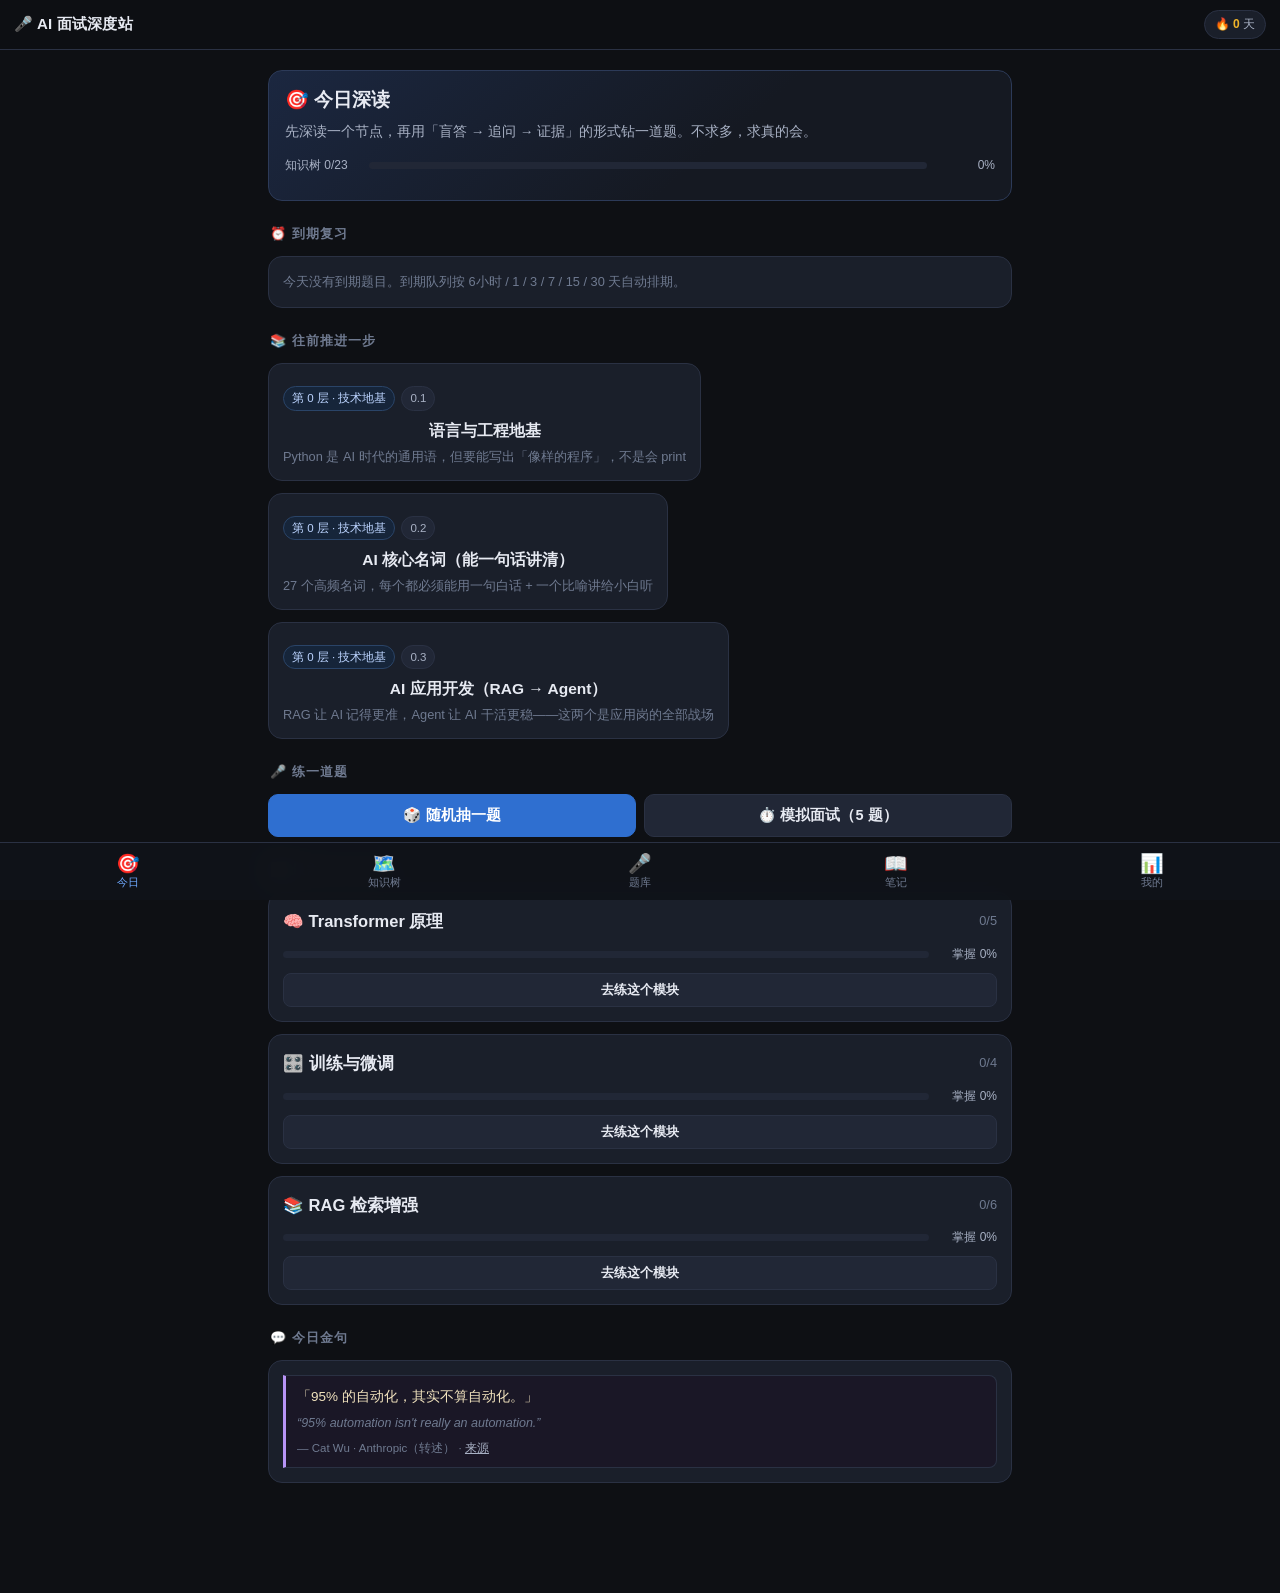
==== interview/index.html @ d5fdc1dc "feat: 新增「AI 面试深度站」(interview/) 面向 AI 求职的深度学习站，手机优先 + PWA 离线，部署到 GitHub Pages。  核心机制（不是刷分小游戏）： - 盲答先行" ====
<!DOCTYPE html>
<html lang="zh-CN">
<head>
<meta charset="UTF-8">
<meta name="viewport" content="width=device-width, initial-scale=1.0, viewport-fit=cover">
<meta name="theme-color" content="#0e1014">
<meta name="description" content="AI 面试深度学习站：知识树深读 + 题库追问链 + 访谈证据锚定">
<meta name="apple-mobile-web-app-capable" content="yes">
<meta name="apple-mobile-web-app-status-bar-style" content="black-translucent">
<meta name="apple-mobile-web-app-title" content="AI面试深度站">
<title>AI 面试深度站</title>
<link rel="manifest" href="manifest.webmanifest">
<link rel="icon" href="data:image/svg+xml,%3Csvg xmlns='http://www.w3.org/2000/svg' viewBox='0 0 32 32'%3E%3Ctext y='26' font-size='26'%3E%F0%9F%8E%A4%3C/text%3E%3C/svg%3E">
<link rel="stylesheet" href="assets/style.css">
</head>
<body>

<header class="topbar">
  <a class="brand" href="#/today">🎤 AI 面试深度站</a>
  <span class="spacer"></span>
  <span class="stat" id="top-streak">🔥 <b>0</b> 天</span>
</header>

<main class="page">
  <section class="view" id="view-today"></section>
  <section class="view" id="view-tree"></section>
  <section class="view" id="view-bank"></section>
  <section class="view" id="view-notes"></section>
  <section class="view" id="view-me"></section>
</main>

<nav class="tabbar" id="tabbar"></nav>
<div class="toast" id="toast"></div>

<!-- 数据层：先索引，再知识树 / 金句 / 题库；正文按模块按需加载 -->
<script src="data/index.js"></script>
<script src="data/tree.js"></script>
<script src="data/quotes.js"></script>
<script src="data/questions.js"></script>
<script src="data/media-bank.js"></script>
<script src="assets/md.js"></script>
<script src="assets/app.js"></script>
</body>
</html>
---- interview/assets/style.css ----
/* ============================================================
   AI 面试深度站 —— 手机优先样式
   设计取向：冷静、可久读、高信息密度；不做花哨游戏化视觉
   ============================================================ */

:root {
  --bg: #0e1014;
  --bg2: #151922;
  --surf: #1a1f2a;
  --surf2: #212736;
  --line: #2a3143;
  --tx: #e7eaf2;
  --tx2: #a8b1c4;
  --tx3: #6f7a90;
  --accent: #6ea8fe;
  --accent-d: #2f6fd0;
  --amber: #f0b429;
  --ok: #4ade80;
  --warn: #fbbf24;
  --bad: #f87171;
  --purple: #b794f6;
  --radius: 14px;
  --nav-h: 58px;
  --maxw: 780px;
}

* { box-sizing: border-box; -webkit-tap-highlight-color: transparent; }

html { -webkit-text-size-adjust: 100%; }

body {
  margin: 0;
  background: var(--bg);
  color: var(--tx);
  font: 16px/1.75 -apple-system, BlinkMacSystemFont, "Segoe UI", "PingFang SC",
        "Hiragino Sans GB", "Microsoft YaHei", "Noto Sans SC", sans-serif;
  overflow-wrap: break-word;
  padding-bottom: calc(var(--nav-h) + env(safe-area-inset-bottom, 0px));
}

a { color: var(--accent); text-decoration: none; }

/* ---------------- 顶栏 ---------------- */
.topbar {
  position: sticky; top: 0; z-index: 40;
  display: flex; align-items: center; gap: 10px;
  padding: calc(env(safe-area-inset-top, 0px) + 10px) 14px 10px;
  background: rgba(14, 16, 20, .92);
  backdrop-filter: blur(12px);
  border-bottom: 1px solid var(--line);
}
.topbar .brand {
  font-weight: 700; font-size: 15px; letter-spacing: .2px;
  display: flex; align-items: center; gap: 6px; white-space: nowrap;
  color: var(--tx);
}
.topbar .brand small { color: var(--tx3); font-weight: 400; }
.topbar .spacer { flex: 1; }
.topbar .stat {
  font-size: 12px; color: var(--tx2); background: var(--surf);
  border: 1px solid var(--line); border-radius: 999px; padding: 3px 10px;
  white-space: nowrap;
}
.topbar .stat b { color: var(--amber); }

/* ---------------- 布局 ---------------- */
.page { max-width: var(--maxw); margin: 0 auto; padding: 14px 14px 30px; }
.view { display: none; }
.view.on { display: block; animation: fade .18s ease; }
@keyframes fade { from { opacity: 0; transform: translateY(4px); } to { opacity: 1; transform: none; } }

.sec-title {
  font-size: 13px; font-weight: 700; color: var(--tx3);
  letter-spacing: .08em; text-transform: uppercase;
  margin: 22px 2px 10px;
}
.sec-title:first-child { margin-top: 4px; }

/* ---------------- 卡片 ---------------- */
.card {
  background: var(--surf); border: 1px solid var(--line);
  border-radius: var(--radius); padding: 14px; margin-bottom: 12px;
}
.card.tap { display: block; color: inherit; transition: .15s; }
.card.tap:active { transform: scale(.99); background: var(--surf2); }

.hero {
  background: linear-gradient(140deg, #1b2740, #151922 60%);
  border: 1px solid #2c3a58; border-radius: var(--radius);
  padding: 16px; margin-bottom: 14px;
}
.hero h1 { margin: 0 0 6px; font-size: 19px; line-height: 1.4; }
.hero p { margin: 0; color: var(--tx2); font-size: 13.5px; }

/* ---------------- 按钮 ---------------- */
.btn {
  display: inline-flex; align-items: center; justify-content: center; gap: 6px;
  border: 1px solid var(--line); background: var(--surf2); color: var(--tx);
  border-radius: 10px; padding: 11px 14px; font-size: 14.5px; font-weight: 600;
  cursor: pointer; font-family: inherit; transition: .15s;
}
.btn:active { transform: scale(.98); }
.btn.primary { background: var(--accent-d); border-color: var(--accent-d); color: #fff; }
.btn.ghost { background: transparent; }
.btn.block { width: 100%; }
.btn.sm { padding: 7px 11px; font-size: 13px; border-radius: 8px; }
.btn.ok { background: #14532d; border-color: #1c6b3c; color: #c9f5d9; }
.btn.half { background: #4a3a12; border-color: #6b5417; color: #f6e3b4; }
.btn.bad { background: #4c1d1d; border-color: #6b2929; color: #f8d4d4; }
.btn-row { display: flex; gap: 8px; flex-wrap: wrap; }
.btn-row .btn { flex: 1; min-width: 90px; }

/* ---------------- 标签 / 徽标 ---------------- */
.tag {
  display: inline-block; font-size: 11.5px; padding: 2px 8px; border-radius: 999px;
  border: 1px solid var(--line); color: var(--tx2); background: var(--surf2);
  white-space: nowrap; line-height: 1.6;
}
.tag.hot { color: #ffd9a0; border-color: #5c4419; background: #3a2c11; }
.tag.mid { color: #bcd4ff; border-color: #2a4468; background: #16253a; }
.tag.lv3 { color: #e6c7ff; border-color: #4a3568; background: #2a1e3d; }
.tag.due { color: #ffd0d0; border-color: #6b2b2b; background: #3b1a1a; }
.tag.done { color: #bdf3cf; border-color: #235f3c; background: #14301f; }
.tag-row { display: flex; gap: 6px; flex-wrap: wrap; margin: 8px 0; }

/* ---------------- 进度条 ---------------- */
.meter { height: 7px; background: var(--surf2); border-radius: 999px; overflow: hidden; }
.meter > i { display: block; height: 100%; background: linear-gradient(90deg, var(--accent-d), var(--accent)); border-radius: 999px; transition: width .4s; }
.meter-row { display: flex; align-items: center; gap: 10px; margin: 8px 0; }
.meter-row .meter { flex: 1; }
.meter-row span { font-size: 12px; color: var(--tx2); min-width: 58px; text-align: right; }

/* ---------------- 知识树 ---------------- */
.layer { border: 1px solid var(--line); border-radius: var(--radius); margin-bottom: 10px; overflow: hidden; background: var(--surf); }
.layer > summary {
  list-style: none; cursor: pointer; padding: 13px 14px;
  display: flex; align-items: center; gap: 10px;
}
.layer > summary::-webkit-details-marker { display: none; }
.layer .no {
  font-size: 11px; color: var(--tx3); border: 1px solid var(--line);
  border-radius: 6px; padding: 1px 6px; white-space: nowrap;
}
.layer .lt { font-weight: 700; font-size: 15.5px; flex: 1; }
.layer .arrow { color: var(--tx3); transition: .2s; }
.layer[open] .arrow { transform: rotate(90deg); }
.layer-body { padding: 0 14px 14px; border-top: 1px solid var(--line); }
.layer .q { color: var(--tx2); font-size: 12.5px; margin-top: 2px; }

.node { border-top: 1px dashed var(--line); padding: 12px 0; }
.node:first-child { border-top: 0; }
.node h4 { margin: 0 0 6px; font-size: 15px; line-height: 1.5; }
.claim {
  background: #16233a; border-left: 3px solid var(--accent); border-radius: 0 8px 8px 0;
  padding: 8px 10px; font-size: 13.5px; color: #cfe0ff; margin: 6px 0 10px;
}
.node ul { margin: 6px 0 10px; padding-left: 18px; }
.node li { font-size: 14.2px; color: var(--tx2); margin-bottom: 5px; }
.node li::marker { color: var(--tx3); }

/* 证据 */
.ev {
  border: 1px solid var(--line); border-left: 3px solid var(--amber);
  border-radius: 0 8px 8px 0; padding: 9px 11px; margin: 8px 0; background: #1c1a13;
}
.ev .zh { font-size: 13.5px; color: #f0e2bd; }
.ev .en { font-size: 12.5px; color: var(--tx3); font-style: italic; margin-top: 4px; line-height: 1.6; }
.ev .by { font-size: 11.5px; color: var(--tx3); margin-top: 5px; }
.ev .by a { color: var(--tx2); text-decoration: underline; }

/* ---------------- 笔记链接（双链） ---------------- */
.wl {
  color: var(--purple); border-bottom: 1px dashed rgba(183, 148, 246, .5);
  cursor: pointer; padding: 0 1px;
}
.wl:active { background: rgba(183, 148, 246, .18); }

/* ---------------- 题库 ---------------- */
.filters { display: flex; gap: 7px; overflow-x: auto; padding: 4px 0 10px; scrollbar-width: none; }
.filters::-webkit-scrollbar { display: none; }
.chip {
  flex: none; font-size: 13px; padding: 7px 12px; border-radius: 999px;
  border: 1px solid var(--line); background: var(--surf); color: var(--tx2);
  cursor: pointer; white-space: nowrap; font-family: inherit;
}
.chip.on { background: var(--accent-d); border-color: var(--accent-d); color: #fff; font-weight: 600; }

.qlist { list-style: none; margin: 0; padding: 0; }
.qitem {
  display: block; width: 100%; text-align: left; font-family: inherit;
  background: var(--surf); border: 1px solid var(--line); border-radius: 12px;
  padding: 12px 13px; margin-bottom: 9px; color: var(--tx); cursor: pointer;
}
.qitem:active { background: var(--surf2); }
.qitem .qt { font-size: 14.8px; line-height: 1.6; margin-bottom: 7px; }
.qitem .qm { display: flex; gap: 6px; flex-wrap: wrap; align-items: center; }
.qitem .st { font-size: 11.5px; }

/* 题目详情 */
.q-head { background: var(--surf); border: 1px solid var(--line); border-radius: var(--radius); padding: 15px; }
.q-head .qtext { font-size: 17.5px; line-height: 1.6; font-weight: 650; margin: 8px 0 0; }

.step {
  border: 1px solid var(--line); border-radius: var(--radius);
  background: var(--surf); margin-top: 12px; overflow: hidden;
}
.step > .sh {
  display: flex; align-items: center; gap: 8px; padding: 11px 13px;
  font-weight: 700; font-size: 14px; background: var(--surf2);
  border-bottom: 1px solid var(--line);
}
.step > .sd { padding: 13px; }
.step .idx {
  width: 21px; height: 21px; border-radius: 50%; background: var(--accent-d); color: #fff;
  font-size: 12px; display: flex; align-items: center; justify-content: center; flex: none;
}
.step.locked { opacity: .55; }

.probe { border-left: 3px solid var(--purple); padding: 8px 0 8px 11px; margin: 9px 0; }
.probe .pq { font-size: 14.3px; color: #dcd0f8; }
.probe .pa { font-size: 13.5px; color: var(--tx2); margin-top: 5px; }

.frameblk { margin: 12px 0; }
.frameblk > b {
  display: block; font-size: 12px; color: var(--tx3); letter-spacing: .06em;
  margin-bottom: 5px; text-transform: uppercase;
}
.frameblk ol, .frameblk ul { margin: 0; padding-left: 19px; }
.frameblk li { font-size: 14.3px; color: var(--tx2); margin-bottom: 5px; }
.claim-big { font-size: 15px; color: #d8e6ff; font-weight: 600; line-height: 1.65; }
.pitfall li::marker { content: "✕ "; color: var(--bad); }
.practice { background: #14231b; border-left: 3px solid var(--ok); border-radius: 0 8px 8px 0; padding: 9px 11px; font-size: 13.8px; color: #c8ecd6; }

textarea.ans {
  width: 100%; min-height: 96px; resize: vertical; font-family: inherit;
  font-size: 14.6px; line-height: 1.7; padding: 11px; border-radius: 10px;
  border: 1px solid var(--line); background: var(--bg2); color: var(--tx);
}
textarea.ans:focus { outline: 2px solid var(--accent-d); border-color: transparent; }

.note-links { display: flex; flex-wrap: wrap; gap: 7px; margin-top: 4px; }
.note-links .btn { flex: none; }

.selfrate { margin-top: 12px; }
.selfrate .btn-row { margin-top: 8px; }

/* ---------------- 笔记阅读 ---------------- */
.search {
  width: 100%; padding: 11px 13px; border-radius: 11px; font-size: 15px;
  border: 1px solid var(--line); background: var(--surf); color: var(--tx);
  font-family: inherit;
}
.search:focus { outline: 2px solid var(--accent-d); border-color: transparent; }

.note-list { list-style: none; margin: 0; padding: 0; }
.note-list li { margin-bottom: 6px; }
.note-list button {
  width: 100%; text-align: left; font-family: inherit; font-size: 14px;
  padding: 10px 12px; border-radius: 10px; border: 1px solid var(--line);
  background: var(--surf); color: var(--tx); cursor: pointer; line-height: 1.5;
}
.note-list button:active { background: var(--surf2); }
.note-list .np { display: block; font-size: 11.5px; color: var(--tx3); margin-top: 3px; }
.note-list .seen { color: var(--ok); }

/* 渲染后的笔记正文 */
.article {
  background: var(--surf); border: 1px solid var(--line); border-radius: var(--radius);
  padding: 16px; font-size: 15.3px; line-height: 1.85; color: #dde2ec;
}
.article h2, .article h3, .article h4, .article h5 { line-height: 1.45; margin: 20px 0 8px; }
.article h2 { font-size: 19px; border-bottom: 1px solid var(--line); padding-bottom: 7px; }
.article h3 { font-size: 16.8px; }
.article h4 { font-size: 15.4px; }
.article p { margin: 10px 0; }
.article ul, .article ol { padding-left: 20px; margin: 10px 0; }
.article li { margin-bottom: 5px; }
.article strong { color: #fff; }
.article code {
  background: #0b0d12; border: 1px solid var(--line); border-radius: 5px;
  padding: 1px 5px; font-size: 13.4px; color: #9ad6ff;
  font-family: ui-monospace, SFMono-Regular, Menlo, Consolas, monospace;
}
.article pre.code {
  background: #0b0d12; border: 1px solid var(--line); border-radius: 10px;
  padding: 12px; overflow-x: auto; margin: 12px 0; position: relative;
}
.article pre.code code { background: none; border: 0; padding: 0; color: #c8d4e6; font-size: 13px; line-height: 1.65; }
.article pre.code::before {
  content: attr(data-lang); position: absolute; top: 6px; right: 10px;
  font-size: 10.5px; color: var(--tx3); text-transform: uppercase; letter-spacing: .08em;
}
.article blockquote {
  margin: 12px 0; padding: 8px 12px; border-left: 3px solid var(--line);
  background: var(--bg2); border-radius: 0 8px 8px 0; color: var(--tx2);
}
.article hr { border: 0; border-top: 1px solid var(--line); margin: 20px 0; }
.article img { max-width: 100%; border-radius: 8px; }
.article mark { background: rgba(240, 180, 41, .25); color: #ffe6a8; padding: 0 2px; border-radius: 3px; }
.article .tw { overflow-x: auto; margin: 12px 0; }
.article table { border-collapse: collapse; width: 100%; font-size: 13.6px; min-width: 420px; }
.article th, .article td { border: 1px solid var(--line); padding: 7px 9px; text-align: left; vertical-align: top; }
.article th { background: var(--surf2); color: #fff; white-space: nowrap; }
.article li.task { list-style: none; margin-left: -14px; color: var(--tx2); }
.article li.task.done { color: var(--tx3); text-decoration: line-through; }

.callout { border: 1px solid var(--line); border-left-width: 3px; border-radius: 0 10px 10px 0; padding: 10px 12px; margin: 13px 0; background: var(--bg2); }
.callout .co-head { font-weight: 700; font-size: 13.8px; margin-bottom: 5px; }
.callout .co-body > :first-child { margin-top: 0; }
.callout .co-body > :last-child { margin-bottom: 0; }
.callout.note, .callout.info { border-left-color: var(--accent); }
.callout.note .co-head, .callout.info .co-head { color: #a8c8ff; }
.callout.tip, .callout.success, .callout.example { border-left-color: var(--ok); }
.callout.tip .co-head, .callout.success .co-head, .callout.example .co-head { color: #9fe6b8; }
.callout.warning, .callout.question { border-left-color: var(--warn); }
.callout.warning .co-head, .callout.question .co-head { color: #f5d78a; }
.callout.important, .callout.danger { border-left-color: var(--bad); }
.callout.important .co-head, .callout.danger .co-head { color: #ffb4b4; }
.callout.quote { border-left-color: var(--purple); }
.callout.quote .co-head { color: #d5c2ff; }

/* ---------------- 我的 ---------------- */
.grid2 { display: grid; grid-template-columns: 1fr 1fr; gap: 10px; }
.kpi { background: var(--surf); border: 1px solid var(--line); border-radius: 12px; padding: 13px; }
.kpi b { display: block; font-size: 24px; line-height: 1.2; color: var(--amber); }
.kpi span { font-size: 12px; color: var(--tx3); }

.radar-row { display: flex; align-items: center; gap: 10px; margin: 9px 0; }
.radar-row .rn { font-size: 13px; color: var(--tx2); width: 132px; flex: none; }
.radar-row .meter { flex: 1; }
.radar-row .rv { font-size: 12px; color: var(--tx3); width: 34px; text-align: right; flex: none; }

.bankrow { display: flex; justify-content: space-between; font-size: 13.5px; padding: 7px 0; border-bottom: 1px dashed var(--line); color: var(--tx2); }
.bankrow:last-child { border-bottom: 0; }
.bankrow b { color: var(--tx); }

/* ---------------- 底部导航 ---------------- */
.tabbar {
  position: fixed; left: 0; right: 0; bottom: 0; z-index: 50;
  height: calc(var(--nav-h) + env(safe-area-inset-bottom, 0px));
  padding-bottom: env(safe-area-inset-bottom, 0px);
  display: flex; background: rgba(16, 19, 25, .96);
  backdrop-filter: blur(14px); border-top: 1px solid var(--line);
}
.tabbar button {
  flex: 1; border: 0; background: none; color: var(--tx3); font-family: inherit;
  font-size: 10.5px; display: flex; flex-direction: column; align-items: center;
  justify-content: center; gap: 3px; cursor: pointer; padding: 0; position: relative;
}
.tabbar button i { font-style: normal; font-size: 19px; line-height: 1; }
.tabbar button.on { color: var(--accent); }
.tabbar button .badge {
  position: absolute; top: 6px; left: 50%; margin-left: 6px;
  background: var(--bad); color: #fff; font-size: 9.5px; min-width: 15px;
  height: 15px; border-radius: 999px; line-height: 15px; padding: 0 4px; font-weight: 700;
}

/* ---------------- 杂项 ---------------- */
.muted { color: var(--tx3); font-size: 12.8px; }
.center { text-align: center; }
.hr { border: 0; border-top: 1px solid var(--line); margin: 16px 0; }
.crumb { font-size: 12.5px; color: var(--tx3); margin-bottom: 10px; cursor: pointer; }
.crumb:active { color: var(--accent); }
.toast {
  position: fixed; left: 50%; bottom: calc(var(--nav-h) + 18px);
  transform: translateX(-50%) translateY(20px); opacity: 0; pointer-events: none;
  background: #e7eaf2; color: #12151b; font-size: 13.6px; font-weight: 600;
  padding: 9px 16px; border-radius: 999px; z-index: 90; transition: .22s;
  box-shadow: 0 8px 26px rgba(0, 0, 0, .45); max-width: 88vw; text-align: center;
}
.toast.on { opacity: 1; transform: translateX(-50%) translateY(0); }
.bar-fill-ok { background: linear-gradient(90deg, #2c7a4b, var(--ok)) !important; }
.bar-fill-warn { background: linear-gradient(90deg, #8a6a15, var(--warn)) !important; }
.bar-fill-bad { background: linear-gradient(90deg, #8a2f2f, var(--bad)) !important; }
.loading { text-align: center; color: var(--tx3); padding: 40px 0; font-size: 14px; }

@media (min-width: 720px) {
  body { font-size: 16.5px; }
  .page { padding: 20px 18px 40px; }
}
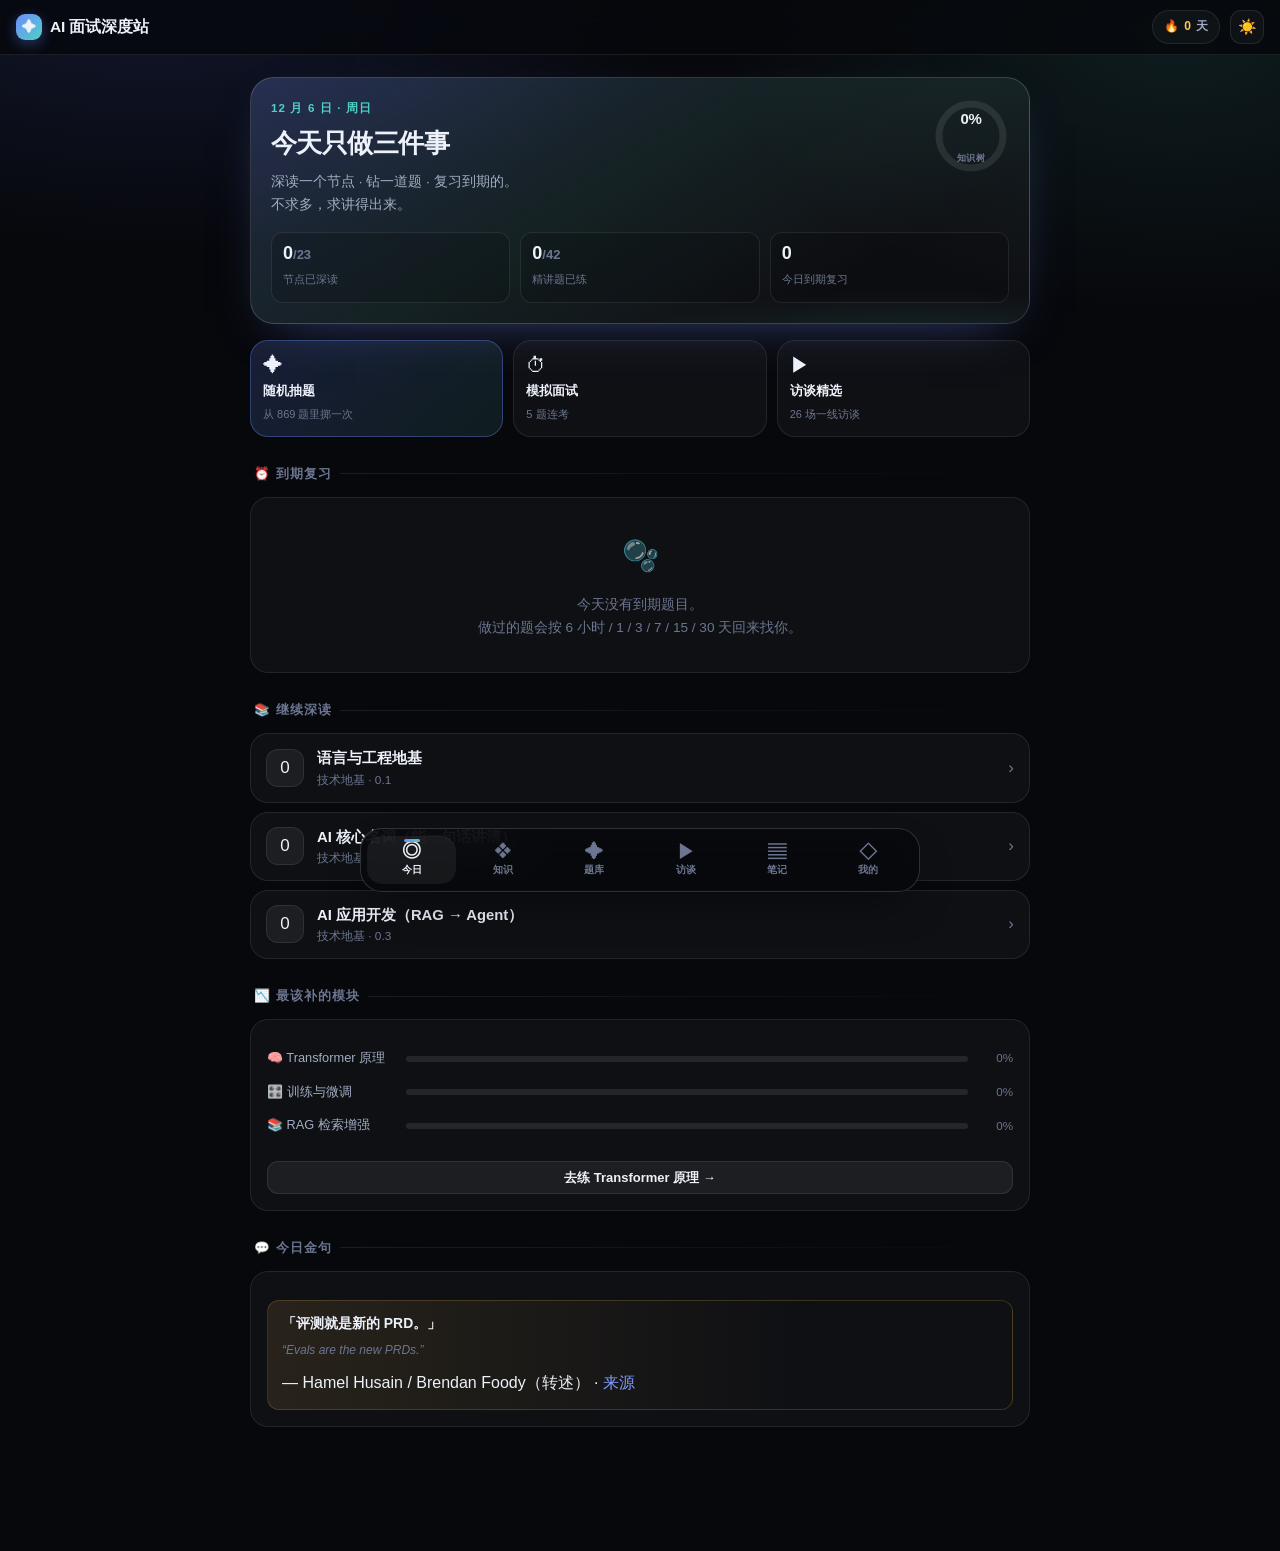
==== commit d54defbb: "feat(ui): 前端重设计 + 新增访谈板块（26 场 YouTube 优质访谈）" ====
--- a/interview/index.html
+++ b/interview/index.html
@@ -1,30 +1,32 @@
 <!DOCTYPE html>
-<html lang="zh-CN">
+<html lang="zh-CN" data-theme="dark">
 <head>
 <meta charset="UTF-8">
 <meta name="viewport" content="width=device-width, initial-scale=1.0, viewport-fit=cover">
-<meta name="theme-color" content="#0e1014">
-<meta name="description" content="AI 面试深度学习站：知识树深读 + 题库追问链 + 访谈证据锚定">
+<meta name="theme-color" content="#07080c">
+<meta name="description" content="AI 面试深度学习站：知识树深读 + 869 题题库 + YouTube 一线访谈">
 <meta name="apple-mobile-web-app-capable" content="yes">
 <meta name="apple-mobile-web-app-status-bar-style" content="black-translucent">
 <meta name="apple-mobile-web-app-title" content="AI面试深度站">
 <title>AI 面试深度站</title>
 <link rel="manifest" href="manifest.webmanifest">
-<link rel="icon" href="data:image/svg+xml,%3Csvg xmlns='http://www.w3.org/2000/svg' viewBox='0 0 32 32'%3E%3Ctext y='26' font-size='26'%3E%F0%9F%8E%A4%3C/text%3E%3C/svg%3E">
+<link rel="icon" href="data:image/svg+xml,%3Csvg xmlns='http://www.w3.org/2000/svg' viewBox='0 0 32 32'%3E%3Crect width='32' height='32' rx='9' fill='%236d8bff'/%3E%3Ctext x='16' y='23' font-size='18' text-anchor='middle'%3E%E2%9C%A6%3C/text%3E%3C/svg%3E">
 <link rel="stylesheet" href="assets/style.css">
 </head>
 <body>
 
 <header class="topbar">
-  <a class="brand" href="#/today">🎤 AI 面试深度站</a>
+  <a class="brand" href="#/today"><span class="mark">✦</span>AI 面试深度站</a>
   <span class="spacer"></span>
-  <span class="stat" id="top-streak">🔥 <b>0</b> 天</span>
+  <span class="pill" id="top-streak">🔥 <b>0</b> 天</span>
+  <button class="icon-btn" id="btn-theme" title="切换主题" aria-label="切换主题">☀️</button>
 </header>
 
 <main class="page">
   <section class="view" id="view-today"></section>
   <section class="view" id="view-tree"></section>
   <section class="view" id="view-bank"></section>
+  <section class="view" id="view-iv"></section>
   <section class="view" id="view-notes"></section>
   <section class="view" id="view-me"></section>
 </main>
@@ -32,12 +34,13 @@
 <nav class="tabbar" id="tabbar"></nav>
 <div class="toast" id="toast"></div>
 
-<!-- 数据层：先索引，再知识树 / 金句 / 题库；正文按模块按需加载 -->
+<!-- 数据层：索引 + 手写内容（知识树 / 金句 / 精讲题 / 媒体题 / 访谈）；笔记正文按模块按需加载 -->
 <script src="data/index.js"></script>
 <script src="data/tree.js"></script>
 <script src="data/quotes.js"></script>
 <script src="data/questions.js"></script>
 <script src="data/media-bank.js"></script>
+<script src="data/interviews.js"></script>
 <script src="assets/md.js"></script>
 <script src="assets/app.js"></script>
 </body>
--- a/interview/assets/style.css
+++ b/interview/assets/style.css
@@ -1,380 +1,590 @@
 /* ============================================================
-   AI 面试深度站 —— 手机优先样式
-   设计取向：冷静、可久读、高信息密度；不做花哨游戏化视觉
+   AI 面试深度站 · 设计系统 v2
+   深空学习舱：分层玻璃质感 / 品牌渐变 / 大圆角 / 强对比排版
+   支持深色（默认）与浅色主题
    ============================================================ */
 
 :root {
-  --bg: #0e1014;
-  --bg2: #151922;
-  --surf: #1a1f2a;
-  --surf2: #212736;
-  --line: #2a3143;
-  --tx: #e7eaf2;
-  --tx2: #a8b1c4;
-  --tx3: #6f7a90;
-  --accent: #6ea8fe;
-  --accent-d: #2f6fd0;
-  --amber: #f0b429;
-  --ok: #4ade80;
-  --warn: #fbbf24;
-  --bad: #f87171;
-  --purple: #b794f6;
-  --radius: 14px;
-  --nav-h: 58px;
-  --maxw: 780px;
+  /* 底色 */
+  --bg: #07080c;
+  --bg-glow-a: rgba(88, 120, 255, .16);
+  --bg-glow-b: rgba(79, 209, 197, .10);
+
+  /* 面 */
+  --s1: rgba(255, 255, 255, .035);
+  --s2: rgba(255, 255, 255, .06);
+  --s3: rgba(255, 255, 255, .09);
+  --line: rgba(255, 255, 255, .085);
+  --line-2: rgba(255, 255, 255, .16);
+
+  /* 字 */
+  --tx: #edf1fa;
+  --tx2: #a2acc2;
+  --tx3: #6c7690;
+
+  /* 品牌 */
+  --brand: #7d9bff;
+  --brand-d: #3f5fd6;
+  --teal: #4fd1c5;
+  --grad: linear-gradient(135deg, #6d8bff 0%, #4fd1c5 100%);
+  --grad-soft: linear-gradient(135deg, rgba(109,139,255,.18), rgba(79,209,197,.10));
+
+  /* 语义 */
+  --amber: #ffc857;
+  --ok: #52d98b;
+  --warn: #fbc55b;
+  --bad: #ff8181;
+  --purple: #b79cff;
+
+  --r-xs: 8px;
+  --r-sm: 12px;
+  --r: 18px;
+  --r-lg: 24px;
+
+  --nav-h: 62px;
+  --maxw: 820px;
+  --safe-t: env(safe-area-inset-top, 0px);
+  --safe-b: env(safe-area-inset-bottom, 0px);
+}
+
+[data-theme="light"] {
+  --bg: #f5f6fa;
+  --bg-glow-a: rgba(88, 120, 255, .18);
+  --bg-glow-b: rgba(79, 209, 197, .14);
+  --s1: rgba(255, 255, 255, .85);
+  --s2: rgba(255, 255, 255, .95);
+  --s3: #ffffff;
+  --line: rgba(15, 23, 42, .10);
+  --line-2: rgba(15, 23, 42, .20);
+  --tx: #101725;
+  --tx2: #4d5872;
+  --tx3: #7d879e;
+  --brand: #3b5bdb;
+  --brand-d: #2f4bc4;
+  --teal: #0d9488;
 }
 
 * { box-sizing: border-box; -webkit-tap-highlight-color: transparent; }
-
-html { -webkit-text-size-adjust: 100%; }
+html { -webkit-text-size-adjust: 100%; scroll-behavior: smooth; }
 
 body {
   margin: 0;
   background: var(--bg);
+  background-image:
+    radial-gradient(900px 520px at 12% -8%, var(--bg-glow-a), transparent 62%),
+    radial-gradient(760px 460px at 92% 4%, var(--bg-glow-b), transparent 60%);
+  background-attachment: fixed;
   color: var(--tx);
-  font: 16px/1.75 -apple-system, BlinkMacSystemFont, "Segoe UI", "PingFang SC",
+  font: 16px/1.78 -apple-system, BlinkMacSystemFont, "Segoe UI", "PingFang SC",
         "Hiragino Sans GB", "Microsoft YaHei", "Noto Sans SC", sans-serif;
   overflow-wrap: break-word;
-  padding-bottom: calc(var(--nav-h) + env(safe-area-inset-bottom, 0px));
-}
-
-a { color: var(--accent); text-decoration: none; }
-
-/* ---------------- 顶栏 ---------------- */
+  padding-bottom: calc(var(--nav-h) + var(--safe-b) + 10px);
+  transition: background-color .3s, color .3s;
+}
+a { color: var(--brand); text-decoration: none; }
+
+/* ================= 顶栏 ================= */
 .topbar {
   position: sticky; top: 0; z-index: 40;
   display: flex; align-items: center; gap: 10px;
-  padding: calc(env(safe-area-inset-top, 0px) + 10px) 14px 10px;
-  background: rgba(14, 16, 20, .92);
-  backdrop-filter: blur(12px);
+  padding: calc(var(--safe-t) + 10px) 16px 10px;
+  background: color-mix(in srgb, var(--bg) 82%, transparent);
+  backdrop-filter: saturate(160%) blur(16px);
+  -webkit-backdrop-filter: saturate(160%) blur(16px);
   border-bottom: 1px solid var(--line);
 }
 .topbar .brand {
-  font-weight: 700; font-size: 15px; letter-spacing: .2px;
-  display: flex; align-items: center; gap: 6px; white-space: nowrap;
-  color: var(--tx);
-}
-.topbar .brand small { color: var(--tx3); font-weight: 400; }
+  display: flex; align-items: center; gap: 8px;
+  font-weight: 800; font-size: 15.5px; letter-spacing: -.01em; color: var(--tx);
+}
+.topbar .brand .mark {
+  width: 26px; height: 26px; border-radius: 9px; background: var(--grad);
+  display: grid; place-items: center; font-size: 14px; flex: none;
+  box-shadow: 0 4px 14px rgba(109, 139, 255, .35);
+}
 .topbar .spacer { flex: 1; }
-.topbar .stat {
-  font-size: 12px; color: var(--tx2); background: var(--surf);
-  border: 1px solid var(--line); border-radius: 999px; padding: 3px 10px;
-  white-space: nowrap;
-}
-.topbar .stat b { color: var(--amber); }
-
-/* ---------------- 布局 ---------------- */
-.page { max-width: var(--maxw); margin: 0 auto; padding: 14px 14px 30px; }
+.pill {
+  display: inline-flex; align-items: center; gap: 5px;
+  font-size: 12px; font-weight: 600; color: var(--tx2);
+  background: var(--s1); border: 1px solid var(--line);
+  border-radius: 999px; padding: 5px 11px; white-space: nowrap;
+}
+.pill b { color: var(--amber); }
+.icon-btn {
+  width: 34px; height: 34px; flex: none; border-radius: 11px;
+  border: 1px solid var(--line); background: var(--s1); color: var(--tx2);
+  font-size: 15px; cursor: pointer; display: grid; place-items: center;
+  transition: .15s;
+}
+.icon-btn:active { transform: scale(.94); background: var(--s2); }
+
+/* ================= 布局 ================= */
+.page { max-width: var(--maxw); margin: 0 auto; padding: 16px 16px 28px; }
 .view { display: none; }
-.view.on { display: block; animation: fade .18s ease; }
-@keyframes fade { from { opacity: 0; transform: translateY(4px); } to { opacity: 1; transform: none; } }
-
-.sec-title {
-  font-size: 13px; font-weight: 700; color: var(--tx3);
-  letter-spacing: .08em; text-transform: uppercase;
-  margin: 22px 2px 10px;
-}
-.sec-title:first-child { margin-top: 4px; }
-
-/* ---------------- 卡片 ---------------- */
+.view.on { display: block; animation: rise .26s cubic-bezier(.22,.8,.3,1); }
+@keyframes rise { from { opacity: 0; transform: translateY(10px); } to { opacity: 1; transform: none; } }
+
+.sec {
+  display: flex; align-items: center; gap: 8px;
+  font-size: 12.5px; font-weight: 800; color: var(--tx3);
+  letter-spacing: .09em; text-transform: uppercase;
+  margin: 26px 4px 12px;
+}
+.sec::after { content: ""; flex: 1; height: 1px; background: linear-gradient(90deg, var(--line), transparent); }
+.sec:first-child { margin-top: 2px; }
+.sec .n { color: var(--brand); }
+
+/* ================= 卡片 ================= */
 .card {
-  background: var(--surf); border: 1px solid var(--line);
-  border-radius: var(--radius); padding: 14px; margin-bottom: 12px;
-}
-.card.tap { display: block; color: inherit; transition: .15s; }
-.card.tap:active { transform: scale(.99); background: var(--surf2); }
-
+  background: var(--s1); border: 1px solid var(--line);
+  border-radius: var(--r); padding: 16px; margin-bottom: 12px;
+  backdrop-filter: blur(6px);
+  transition: transform .16s, background .16s, border-color .16s;
+}
+.card.tap { display: block; width: 100%; text-align: left; font-family: inherit; color: inherit; cursor: pointer; }
+.card.tap:hover { border-color: var(--line-2); }
+.card.tap:active { transform: scale(.985); background: var(--s2); }
+
+/* 主视觉 */
 .hero {
-  background: linear-gradient(140deg, #1b2740, #151922 60%);
-  border: 1px solid #2c3a58; border-radius: var(--radius);
-  padding: 16px; margin-bottom: 14px;
-}
-.hero h1 { margin: 0 0 6px; font-size: 19px; line-height: 1.4; }
-.hero p { margin: 0; color: var(--tx2); font-size: 13.5px; }
-
-/* ---------------- 按钮 ---------------- */
+  position: relative; overflow: hidden;
+  border-radius: var(--r-lg); padding: 20px;
+  background:
+    linear-gradient(150deg, rgba(109,139,255,.20) 0%, rgba(79,209,197,.09) 45%, transparent 78%),
+    var(--s1);
+  border: 1px solid var(--line-2);
+  margin-bottom: 16px;
+  box-shadow: 0 18px 50px -28px rgba(109, 139, 255, .55);
+}
+.hero::after {
+  content: ""; position: absolute; inset: auto -30% -60% 40%; height: 180px;
+  background: radial-gradient(closest-side, rgba(79,209,197,.20), transparent);
+  pointer-events: none;
+}
+.hero-top { display: flex; align-items: flex-start; gap: 16px; }
+.hero .kicker {
+  font-size: 11.5px; font-weight: 800; letter-spacing: .1em; text-transform: uppercase;
+  color: var(--teal); margin-bottom: 8px;
+}
+.hero h1 { margin: 0 0 8px; font-size: 22px; line-height: 1.35; font-weight: 800; letter-spacing: -.02em; }
+.hero p { margin: 0; color: var(--tx2); font-size: 13.6px; line-height: 1.7; }
+.hero-stats { display: flex; gap: 10px; margin-top: 16px; flex-wrap: wrap; }
+.hstat {
+  flex: 1; min-width: 78px; background: rgba(0,0,0,.16); border: 1px solid var(--line);
+  border-radius: var(--r-sm); padding: 9px 11px;
+}
+[data-theme="light"] .hstat { background: rgba(255,255,255,.6); }
+.hstat b { display: block; font-size: 18px; font-weight: 800; line-height: 1.25; }
+.hstat span { font-size: 11px; color: var(--tx3); }
+
+/* 进度环 */
+.ring { flex: none; width: 76px; height: 76px; position: relative; }
+.ring svg { transform: rotate(-90deg); display: block; }
+.ring .ring-bg { stroke: var(--s3); }
+.ring .ring-fg { stroke: url(#ringGrad); stroke-linecap: round; transition: stroke-dashoffset .6s cubic-bezier(.22,.8,.3,1); }
+.ring .ring-txt {
+  position: absolute; inset: 0; display: grid; place-items: center;
+  font-size: 15px; font-weight: 800; letter-spacing: -.02em;
+}
+.ring .ring-txt small { display: block; font-size: 9px; color: var(--tx3); font-weight: 600; letter-spacing: .04em; }
+
+/* 快捷砖 */
+.tiles { display: grid; grid-template-columns: repeat(3, 1fr); gap: 10px; }
+.tile {
+  border: 1px solid var(--line); background: var(--s1); border-radius: var(--r);
+  padding: 14px 12px; cursor: pointer; font-family: inherit; color: var(--tx);
+  display: flex; flex-direction: column; gap: 7px; align-items: flex-start;
+  transition: .16s; text-align: left;
+}
+.tile:hover { border-color: var(--line-2); background: var(--s2); }
+.tile:active { transform: scale(.97); }
+.tile i { font-style: normal; font-size: 20px; line-height: 1; }
+.tile b { font-size: 13.4px; font-weight: 700; line-height: 1.35; }
+.tile span { font-size: 11px; color: var(--tx3); }
+.tile.hot { background: var(--grad-soft); border-color: rgba(109,139,255,.34); }
+
+/* 行条目 */
+.rows { display: flex; flex-direction: column; gap: 9px; }
+.row {
+  display: flex; align-items: center; gap: 13px; width: 100%; text-align: left;
+  background: var(--s1); border: 1px solid var(--line); border-radius: var(--r);
+  padding: 13px 15px; cursor: pointer; font-family: inherit; color: var(--tx);
+  transition: .16s;
+}
+.row:hover { border-color: var(--line-2); }
+.row:active { transform: scale(.987); background: var(--s2); }
+.row-i {
+  width: 38px; height: 38px; flex: none; border-radius: 12px; display: grid;
+  place-items: center; font-size: 17px; background: var(--s2); border: 1px solid var(--line);
+}
+.row-i.grad { background: var(--grad); border: 0; box-shadow: 0 6px 18px -8px rgba(109,139,255,.8); }
+.row-b { flex: 1; min-width: 0; }
+.row-t { font-size: 14.8px; font-weight: 650; line-height: 1.5; }
+.row-m { font-size: 11.8px; color: var(--tx3); margin-top: 3px; display: flex; gap: 7px; flex-wrap: wrap; align-items: center; }
+.row-x { color: var(--tx3); font-size: 17px; flex: none; }
+
+/* ================= 按钮 ================= */
 .btn {
-  display: inline-flex; align-items: center; justify-content: center; gap: 6px;
-  border: 1px solid var(--line); background: var(--surf2); color: var(--tx);
-  border-radius: 10px; padding: 11px 14px; font-size: 14.5px; font-weight: 600;
-  cursor: pointer; font-family: inherit; transition: .15s;
-}
-.btn:active { transform: scale(.98); }
-.btn.primary { background: var(--accent-d); border-color: var(--accent-d); color: #fff; }
+  display: inline-flex; align-items: center; justify-content: center; gap: 7px;
+  border: 1px solid var(--line); background: var(--s2); color: var(--tx);
+  border-radius: 14px; padding: 13px 16px; font-size: 14.6px; font-weight: 700;
+  cursor: pointer; font-family: inherit; transition: .16s; line-height: 1;
+}
+.btn:hover { border-color: var(--line-2); }
+.btn:active { transform: scale(.975); }
+.btn.primary { background: var(--grad); border: 0; color: #fff; box-shadow: 0 10px 26px -12px rgba(109,139,255,.85); }
 .btn.ghost { background: transparent; }
 .btn.block { width: 100%; }
-.btn.sm { padding: 7px 11px; font-size: 13px; border-radius: 8px; }
-.btn.ok { background: #14532d; border-color: #1c6b3c; color: #c9f5d9; }
-.btn.half { background: #4a3a12; border-color: #6b5417; color: #f6e3b4; }
-.btn.bad { background: #4c1d1d; border-color: #6b2929; color: #f8d4d4; }
-.btn-row { display: flex; gap: 8px; flex-wrap: wrap; }
-.btn-row .btn { flex: 1; min-width: 90px; }
-
-/* ---------------- 标签 / 徽标 ---------------- */
+.btn.sm { padding: 9px 13px; font-size: 13px; border-radius: 11px; }
+.btn.ok { background: color-mix(in srgb, var(--ok) 22%, transparent); border-color: color-mix(in srgb, var(--ok) 45%, transparent); color: var(--ok); }
+.btn.half { background: color-mix(in srgb, var(--warn) 20%, transparent); border-color: color-mix(in srgb, var(--warn) 42%, transparent); color: var(--warn); }
+.btn.bad { background: color-mix(in srgb, var(--bad) 20%, transparent); border-color: color-mix(in srgb, var(--bad) 42%, transparent); color: var(--bad); }
+.btn-row { display: flex; gap: 9px; flex-wrap: wrap; }
+.btn-row .btn { flex: 1; min-width: 92px; }
+
+/* 分段控件 */
+.seg { display: flex; gap: 4px; background: var(--s1); border: 1px solid var(--line); border-radius: 14px; padding: 4px; margin-bottom: 14px; }
+.seg button {
+  flex: 1; border: 0; background: transparent; color: var(--tx2); font-family: inherit;
+  font-size: 13.4px; font-weight: 700; padding: 10px 6px; border-radius: 11px; cursor: pointer;
+  transition: .18s; white-space: nowrap;
+}
+.seg button.on { background: var(--grad); color: #fff; box-shadow: 0 8px 20px -12px rgba(109,139,255,.9); }
+
+/* ================= 标签 ================= */
 .tag {
-  display: inline-block; font-size: 11.5px; padding: 2px 8px; border-radius: 999px;
-  border: 1px solid var(--line); color: var(--tx2); background: var(--surf2);
-  white-space: nowrap; line-height: 1.6;
-}
-.tag.hot { color: #ffd9a0; border-color: #5c4419; background: #3a2c11; }
-.tag.mid { color: #bcd4ff; border-color: #2a4468; background: #16253a; }
-.tag.lv3 { color: #e6c7ff; border-color: #4a3568; background: #2a1e3d; }
-.tag.due { color: #ffd0d0; border-color: #6b2b2b; background: #3b1a1a; }
-.tag.done { color: #bdf3cf; border-color: #235f3c; background: #14301f; }
-.tag-row { display: flex; gap: 6px; flex-wrap: wrap; margin: 8px 0; }
-
-/* ---------------- 进度条 ---------------- */
-.meter { height: 7px; background: var(--surf2); border-radius: 999px; overflow: hidden; }
-.meter > i { display: block; height: 100%; background: linear-gradient(90deg, var(--accent-d), var(--accent)); border-radius: 999px; transition: width .4s; }
-.meter-row { display: flex; align-items: center; gap: 10px; margin: 8px 0; }
+  display: inline-flex; align-items: center; gap: 3px;
+  font-size: 11.4px; padding: 3px 9px; border-radius: 999px; font-weight: 600;
+  border: 1px solid var(--line); color: var(--tx2); background: var(--s2); white-space: nowrap;
+}
+.tag.hot { color: #ffd9a0; border-color: rgba(255,200,87,.35); background: rgba(255,200,87,.12); }
+.tag.mid { color: #b9cdff; border-color: rgba(125,155,255,.34); background: rgba(125,155,255,.12); }
+.tag.lv3 { color: #ddc9ff; border-color: rgba(183,156,255,.35); background: rgba(183,156,255,.12); }
+.tag.due { color: #ffc9c9; border-color: rgba(255,129,129,.36); background: rgba(255,129,129,.12); }
+.tag.done { color: #a9f0c4; border-color: rgba(82,217,139,.34); background: rgba(82,217,139,.12); }
+.tag.s { color: #ffe1a3; border-color: rgba(255,200,87,.42); background: rgba(255,200,87,.14); }
+.tag.a { color: #bfd3ff; border-color: rgba(125,155,255,.4); background: rgba(125,155,255,.13); }
+.tag.b { color: #cfc4e8; border-color: rgba(183,156,255,.32); background: rgba(183,156,255,.11); }
+.tag-row { display: flex; gap: 6px; flex-wrap: wrap; align-items: center; }
+
+/* ================= 进度条 ================= */
+.meter { height: 6px; background: var(--s3); border-radius: 999px; overflow: hidden; }
+.meter > i { display: block; height: 100%; background: var(--grad); border-radius: 999px; transition: width .6s cubic-bezier(.22,.8,.3,1); }
+.meter-row { display: flex; align-items: center; gap: 11px; margin: 9px 0; }
 .meter-row .meter { flex: 1; }
-.meter-row span { font-size: 12px; color: var(--tx2); min-width: 58px; text-align: right; }
-
-/* ---------------- 知识树 ---------------- */
-.layer { border: 1px solid var(--line); border-radius: var(--radius); margin-bottom: 10px; overflow: hidden; background: var(--surf); }
-.layer > summary {
-  list-style: none; cursor: pointer; padding: 13px 14px;
-  display: flex; align-items: center; gap: 10px;
-}
+.meter-row > span { font-size: 11.6px; color: var(--tx3); min-width: 62px; text-align: right; font-variant-numeric: tabular-nums; }
+.meter > i.warn { background: linear-gradient(90deg, #d99b2b, var(--warn)); }
+.meter > i.bad { background: linear-gradient(90deg, #c14a4a, var(--bad)); }
+.meter > i.ok { background: linear-gradient(90deg, #2f9e63, var(--ok)); }
+
+/* ================= 筛选 chips ================= */
+.chips { display: flex; gap: 8px; overflow-x: auto; padding: 2px 0 12px; scrollbar-width: none; }
+.chips::-webkit-scrollbar { display: none; }
+.chip {
+  flex: none; font-size: 13px; font-weight: 600; padding: 8px 14px; border-radius: 999px;
+  border: 1px solid var(--line); background: var(--s1); color: var(--tx2);
+  cursor: pointer; white-space: nowrap; font-family: inherit; transition: .16s;
+}
+.chip:hover { border-color: var(--line-2); }
+.chip.on { background: var(--grad); border-color: transparent; color: #fff; box-shadow: 0 8px 20px -12px rgba(109,139,255,.9); }
+
+/* ================= 题目列表 ================= */
+.qlist { list-style: none; margin: 0; padding: 0; display: flex; flex-direction: column; gap: 9px; }
+.qitem {
+  display: block; width: 100%; text-align: left; font-family: inherit;
+  background: var(--s1); border: 1px solid var(--line); border-radius: var(--r);
+  padding: 14px 15px; color: var(--tx); cursor: pointer; transition: .16s;
+}
+.qitem:hover { border-color: var(--line-2); }
+.qitem:active { transform: scale(.987); background: var(--s2); }
+.qitem .qt { font-size: 14.9px; line-height: 1.62; font-weight: 600; margin-bottom: 9px; }
+.qitem .qm { display: flex; gap: 6px; flex-wrap: wrap; align-items: center; }
+
+/* ================= 题目深钻 ================= */
+.q-head {
+  background: var(--s1); border: 1px solid var(--line-2); border-radius: var(--r-lg);
+  padding: 18px; position: relative; overflow: hidden;
+}
+.q-head::before {
+  content: ""; position: absolute; inset: 0 auto 0 0; width: 3px; background: var(--grad);
+}
+.q-head .qtext { font-size: 18.5px; line-height: 1.58; font-weight: 750; margin: 11px 0 0; letter-spacing: -.01em; }
+
+.steps { position: relative; margin-top: 16px; padding-left: 34px; }
+.steps::before {
+  content: ""; position: absolute; left: 11px; top: 14px; bottom: 20px; width: 2px;
+  background: linear-gradient(180deg, var(--brand), var(--teal), transparent); opacity: .5;
+}
+.step { position: relative; margin-bottom: 14px; }
+.step > .sh {
+  display: flex; align-items: center; gap: 9px; font-weight: 750; font-size: 14.4px;
+  margin-bottom: 9px; position: relative;
+}
+.step > .sh .idx {
+  position: absolute; left: -34px; width: 24px; height: 24px; border-radius: 50%;
+  background: var(--grad); color: #fff; font-size: 12px; font-weight: 800;
+  display: grid; place-items: center; box-shadow: 0 0 0 4px var(--bg);
+}
+.step > .sd {
+  background: var(--s1); border: 1px solid var(--line); border-radius: var(--r); padding: 15px;
+}
+
+.probe { border-left: 2px solid var(--purple); padding: 6px 0 6px 13px; margin: 10px 0; }
+.probe .pq { font-size: 14.4px; color: #d6c9fb; font-weight: 600; line-height: 1.6; }
+[data-theme="light"] .probe .pq { color: #5b3fa8; }
+.probe .pa { font-size: 13.6px; color: var(--tx2); margin-top: 5px; }
+
+.frameblk { margin: 14px 0; }
+.frameblk > b { display: block; font-size: 11.4px; color: var(--tx3); letter-spacing: .09em; text-transform: uppercase; margin-bottom: 7px; font-weight: 800; }
+.frameblk ol, .frameblk ul { margin: 0; padding-left: 20px; }
+.frameblk li { font-size: 14.4px; color: var(--tx2); margin-bottom: 7px; line-height: 1.68; }
+.claim-big {
+  font-size: 15.4px; color: var(--tx); font-weight: 700; line-height: 1.66;
+  background: var(--grad-soft); border: 1px solid rgba(109,139,255,.24);
+  border-radius: var(--r-sm); padding: 13px 15px;
+}
+.pitfall li { color: #ffbcbc; }
+.pitfall li::marker { content: "✕ "; }
+.practice {
+  background: color-mix(in srgb, var(--ok) 10%, transparent);
+  border: 1px solid color-mix(in srgb, var(--ok) 30%, transparent);
+  border-radius: var(--r-sm); padding: 12px 14px; font-size: 13.9px;
+  color: color-mix(in srgb, var(--ok) 78%, var(--tx)); line-height: 1.7;
+}
+
+/* 证据卡 */
+.ev {
+  border: 1px solid var(--line); border-left: 3px solid var(--amber);
+  border-radius: 0 var(--r-sm) var(--r-sm) 0; padding: 13px 15px; margin: 11px 0;
+  background: linear-gradient(90deg, rgba(255,200,87,.09), transparent 70%);
+}
+.ev .zh { font-size: 14.2px; color: var(--tx); line-height: 1.7; font-weight: 600; }
+.ev .en { font-size: 12.6px; color: var(--tx3); font-style: italic; margin-top: 6px; line-height: 1.66; }
+.ev .by { font-size: 11.6px; color: var(--tx3); margin-top: 8px; }
+.ev .by a { color: var(--brand); }
+
+textarea.ans {
+  width: 100%; min-height: 110px; resize: vertical; font-family: inherit;
+  font-size: 15px; line-height: 1.72; padding: 13px; border-radius: var(--r-sm);
+  border: 1px solid var(--line); background: var(--bg); color: var(--tx); transition: .16s;
+}
+textarea.ans::placeholder { color: var(--tx3); }
+textarea.ans:focus { outline: 0; border-color: var(--brand); box-shadow: 0 0 0 3px rgba(125,155,255,.16); }
+
+.note-links { display: flex; flex-wrap: wrap; gap: 8px; }
+
+/* ================= 笔记阅读 ================= */
+.search {
+  width: 100%; padding: 13px 15px; border-radius: var(--r-sm); font-size: 15px;
+  border: 1px solid var(--line); background: var(--s1); color: var(--tx);
+  font-family: inherit; transition: .16s;
+}
+.search::placeholder { color: var(--tx3); }
+.search:focus { outline: 0; border-color: var(--brand); box-shadow: 0 0 0 3px rgba(125,155,255,.16); }
+
+.note-list { list-style: none; margin: 0; padding: 0; display: flex; flex-direction: column; gap: 7px; }
+.note-list button {
+  width: 100%; text-align: left; font-family: inherit; font-size: 14.2px; font-weight: 600;
+  padding: 12px 14px; border-radius: var(--r-sm); border: 1px solid var(--line);
+  background: var(--s1); color: var(--tx); cursor: pointer; line-height: 1.5; transition: .16s;
+}
+.note-list button:hover { border-color: var(--line-2); }
+.note-list button:active { background: var(--s2); transform: scale(.99); }
+.note-list .np { display: block; font-size: 11.4px; color: var(--tx3); margin-top: 4px; font-weight: 400; }
+.note-list .seen { color: var(--ok); }
+
+.article {
+  background: var(--s1); border: 1px solid var(--line); border-radius: var(--r-lg);
+  padding: 20px; font-size: 15.6px; line-height: 1.86; color: var(--tx);
+}
+.article h2, .article h3, .article h4, .article h5 { line-height: 1.42; margin: 26px 0 10px; letter-spacing: -.01em; }
+.article h2 { font-size: 19.5px; padding-bottom: 9px; border-bottom: 1px solid var(--line); }
+.article h3 { font-size: 17px; }
+.article h4 { font-size: 15.6px; }
+.article p { margin: 11px 0; }
+.article ul, .article ol { padding-left: 21px; margin: 11px 0; }
+.article li { margin-bottom: 6px; }
+.article strong { color: var(--tx); font-weight: 750; }
+.article code {
+  background: var(--bg); border: 1px solid var(--line); border-radius: 6px;
+  padding: 2px 6px; font-size: 13.4px; color: var(--teal);
+  font-family: ui-monospace, SFMono-Regular, Menlo, Consolas, monospace;
+}
+.article pre.code {
+  background: var(--bg); border: 1px solid var(--line); border-radius: var(--r-sm);
+  padding: 14px; overflow-x: auto; margin: 14px 0; position: relative;
+}
+.article pre.code code { background: none; border: 0; padding: 0; color: var(--tx2); font-size: 13px; line-height: 1.68; }
+.article pre.code::before {
+  content: attr(data-lang); position: absolute; top: 7px; right: 12px;
+  font-size: 10.4px; color: var(--tx3); text-transform: uppercase; letter-spacing: .09em;
+}
+.article blockquote {
+  margin: 14px 0; padding: 10px 15px; border-left: 3px solid var(--line-2);
+  background: var(--bg); border-radius: 0 var(--r-sm) var(--r-sm) 0; color: var(--tx2);
+}
+.article hr { border: 0; border-top: 1px solid var(--line); margin: 24px 0; }
+.article img { max-width: 100%; border-radius: var(--r-sm); }
+.article mark { background: rgba(255,200,87,.24); color: var(--amber); padding: 0 3px; border-radius: 4px; }
+.article .tw { overflow-x: auto; margin: 14px 0; border: 1px solid var(--line); border-radius: var(--r-sm); }
+.article table { border-collapse: collapse; width: 100%; font-size: 13.8px; min-width: 440px; }
+.article th, .article td { border-bottom: 1px solid var(--line); border-right: 1px solid var(--line); padding: 9px 11px; text-align: left; vertical-align: top; }
+.article th { background: var(--s2); color: var(--tx); font-weight: 750; white-space: nowrap; }
+.article tr:last-child td { border-bottom: 0; }
+.article th:last-child, .article td:last-child { border-right: 0; }
+.article li.task { list-style: none; margin-left: -16px; color: var(--tx2); }
+.article li.task.done { color: var(--tx3); text-decoration: line-through; }
+
+.callout { border: 1px solid var(--line); border-left-width: 3px; border-radius: 0 var(--r-sm) var(--r-sm) 0; padding: 12px 15px; margin: 15px 0; background: var(--bg); }
+.callout .co-head { font-weight: 750; font-size: 14px; margin-bottom: 7px; }
+.callout .co-body > :first-child { margin-top: 0; }
+.callout .co-body > :last-child { margin-bottom: 0; }
+.callout.note, .callout.info { border-left-color: var(--brand); }
+.callout.note .co-head, .callout.info .co-head { color: #a9c3ff; }
+.callout.tip, .callout.success, .callout.example { border-left-color: var(--ok); }
+.callout.tip .co-head, .callout.success .co-head, .callout.example .co-head { color: #93e8b4; }
+.callout.warning, .callout.question { border-left-color: var(--warn); }
+.callout.warning .co-head, .callout.question .co-head { color: var(--warn); }
+.callout.important, .callout.danger { border-left-color: var(--bad); }
+.callout.important .co-head, .callout.danger .co-head { color: var(--bad); }
+.callout.quote { border-left-color: var(--purple); }
+.callout.quote .co-head { color: #cdb8ff; }
+[data-theme="light"] .callout.note .co-head, [data-theme="light"] .callout.info .co-head { color: #3b5bdb; }
+[data-theme="light"] .callout.tip .co-head, [data-theme="light"] .callout.success .co-head, [data-theme="light"] .callout.example .co-head { color: #0d9488; }
+
+/* 双链 */
+.wl { color: var(--purple); border-bottom: 1px dashed rgba(183,156,255,.5); cursor: pointer; padding: 0 1px; }
+.wl:active { background: rgba(183,156,255,.18); }
+
+/* ================= 知识树 ================= */
+.layer { border: 1px solid var(--line); border-radius: var(--r); margin-bottom: 11px; overflow: hidden; background: var(--s1); }
+.layer > summary { list-style: none; cursor: pointer; padding: 15px 16px; display: flex; align-items: center; gap: 12px; }
 .layer > summary::-webkit-details-marker { display: none; }
 .layer .no {
-  font-size: 11px; color: var(--tx3); border: 1px solid var(--line);
-  border-radius: 6px; padding: 1px 6px; white-space: nowrap;
-}
-.layer .lt { font-weight: 700; font-size: 15.5px; flex: 1; }
-.layer .arrow { color: var(--tx3); transition: .2s; }
+  font-size: 10.6px; font-weight: 800; color: var(--teal); border: 1px solid rgba(79,209,197,.34);
+  background: rgba(79,209,197,.1); border-radius: 7px; padding: 3px 7px; white-space: nowrap;
+}
+.layer .lt { font-weight: 800; font-size: 15.6px; flex: 1; letter-spacing: -.01em; }
+.layer .q { color: var(--tx3); font-size: 12.2px; margin-top: 3px; font-weight: 500; }
+.layer .arrow { color: var(--tx3); transition: transform .22s; font-size: 18px; }
 .layer[open] .arrow { transform: rotate(90deg); }
-.layer-body { padding: 0 14px 14px; border-top: 1px solid var(--line); }
-.layer .q { color: var(--tx2); font-size: 12.5px; margin-top: 2px; }
-
-.node { border-top: 1px dashed var(--line); padding: 12px 0; }
+.layer-body { padding: 0 16px 16px; border-top: 1px solid var(--line); }
+
+.node { border-top: 1px dashed var(--line); padding: 15px 0 4px; }
 .node:first-child { border-top: 0; }
-.node h4 { margin: 0 0 6px; font-size: 15px; line-height: 1.5; }
+.node h4 { margin: 0 0 9px; font-size: 15.4px; line-height: 1.5; font-weight: 750; }
 .claim {
-  background: #16233a; border-left: 3px solid var(--accent); border-radius: 0 8px 8px 0;
-  padding: 8px 10px; font-size: 13.5px; color: #cfe0ff; margin: 6px 0 10px;
-}
-.node ul { margin: 6px 0 10px; padding-left: 18px; }
-.node li { font-size: 14.2px; color: var(--tx2); margin-bottom: 5px; }
-.node li::marker { color: var(--tx3); }
-
-/* 证据 */
-.ev {
-  border: 1px solid var(--line); border-left: 3px solid var(--amber);
-  border-radius: 0 8px 8px 0; padding: 9px 11px; margin: 8px 0; background: #1c1a13;
-}
-.ev .zh { font-size: 13.5px; color: #f0e2bd; }
-.ev .en { font-size: 12.5px; color: var(--tx3); font-style: italic; margin-top: 4px; line-height: 1.6; }
-.ev .by { font-size: 11.5px; color: var(--tx3); margin-top: 5px; }
-.ev .by a { color: var(--tx2); text-decoration: underline; }
-
-/* ---------------- 笔记链接（双链） ---------------- */
-.wl {
-  color: var(--purple); border-bottom: 1px dashed rgba(183, 148, 246, .5);
-  cursor: pointer; padding: 0 1px;
-}
-.wl:active { background: rgba(183, 148, 246, .18); }
-
-/* ---------------- 题库 ---------------- */
-.filters { display: flex; gap: 7px; overflow-x: auto; padding: 4px 0 10px; scrollbar-width: none; }
-.filters::-webkit-scrollbar { display: none; }
-.chip {
-  flex: none; font-size: 13px; padding: 7px 12px; border-radius: 999px;
-  border: 1px solid var(--line); background: var(--surf); color: var(--tx2);
-  cursor: pointer; white-space: nowrap; font-family: inherit;
-}
-.chip.on { background: var(--accent-d); border-color: var(--accent-d); color: #fff; font-weight: 600; }
-
-.qlist { list-style: none; margin: 0; padding: 0; }
-.qitem {
-  display: block; width: 100%; text-align: left; font-family: inherit;
-  background: var(--surf); border: 1px solid var(--line); border-radius: 12px;
-  padding: 12px 13px; margin-bottom: 9px; color: var(--tx); cursor: pointer;
-}
-.qitem:active { background: var(--surf2); }
-.qitem .qt { font-size: 14.8px; line-height: 1.6; margin-bottom: 7px; }
-.qitem .qm { display: flex; gap: 6px; flex-wrap: wrap; align-items: center; }
-.qitem .st { font-size: 11.5px; }
-
-/* 题目详情 */
-.q-head { background: var(--surf); border: 1px solid var(--line); border-radius: var(--radius); padding: 15px; }
-.q-head .qtext { font-size: 17.5px; line-height: 1.6; font-weight: 650; margin: 8px 0 0; }
-
-.step {
-  border: 1px solid var(--line); border-radius: var(--radius);
-  background: var(--surf); margin-top: 12px; overflow: hidden;
-}
-.step > .sh {
-  display: flex; align-items: center; gap: 8px; padding: 11px 13px;
-  font-weight: 700; font-size: 14px; background: var(--surf2);
-  border-bottom: 1px solid var(--line);
-}
-.step > .sd { padding: 13px; }
-.step .idx {
-  width: 21px; height: 21px; border-radius: 50%; background: var(--accent-d); color: #fff;
-  font-size: 12px; display: flex; align-items: center; justify-content: center; flex: none;
-}
-.step.locked { opacity: .55; }
-
-.probe { border-left: 3px solid var(--purple); padding: 8px 0 8px 11px; margin: 9px 0; }
-.probe .pq { font-size: 14.3px; color: #dcd0f8; }
-.probe .pa { font-size: 13.5px; color: var(--tx2); margin-top: 5px; }
-
-.frameblk { margin: 12px 0; }
-.frameblk > b {
-  display: block; font-size: 12px; color: var(--tx3); letter-spacing: .06em;
-  margin-bottom: 5px; text-transform: uppercase;
-}
-.frameblk ol, .frameblk ul { margin: 0; padding-left: 19px; }
-.frameblk li { font-size: 14.3px; color: var(--tx2); margin-bottom: 5px; }
-.claim-big { font-size: 15px; color: #d8e6ff; font-weight: 600; line-height: 1.65; }
-.pitfall li::marker { content: "✕ "; color: var(--bad); }
-.practice { background: #14231b; border-left: 3px solid var(--ok); border-radius: 0 8px 8px 0; padding: 9px 11px; font-size: 13.8px; color: #c8ecd6; }
-
-textarea.ans {
-  width: 100%; min-height: 96px; resize: vertical; font-family: inherit;
-  font-size: 14.6px; line-height: 1.7; padding: 11px; border-radius: 10px;
-  border: 1px solid var(--line); background: var(--bg2); color: var(--tx);
-}
-textarea.ans:focus { outline: 2px solid var(--accent-d); border-color: transparent; }
-
-.note-links { display: flex; flex-wrap: wrap; gap: 7px; margin-top: 4px; }
-.note-links .btn { flex: none; }
-
-.selfrate { margin-top: 12px; }
-.selfrate .btn-row { margin-top: 8px; }
-
-/* ---------------- 笔记阅读 ---------------- */
-.search {
-  width: 100%; padding: 11px 13px; border-radius: 11px; font-size: 15px;
-  border: 1px solid var(--line); background: var(--surf); color: var(--tx);
-  font-family: inherit;
-}
-.search:focus { outline: 2px solid var(--accent-d); border-color: transparent; }
-
-.note-list { list-style: none; margin: 0; padding: 0; }
-.note-list li { margin-bottom: 6px; }
-.note-list button {
-  width: 100%; text-align: left; font-family: inherit; font-size: 14px;
-  padding: 10px 12px; border-radius: 10px; border: 1px solid var(--line);
-  background: var(--surf); color: var(--tx); cursor: pointer; line-height: 1.5;
-}
-.note-list button:active { background: var(--surf2); }
-.note-list .np { display: block; font-size: 11.5px; color: var(--tx3); margin-top: 3px; }
-.note-list .seen { color: var(--ok); }
-
-/* 渲染后的笔记正文 */
-.article {
-  background: var(--surf); border: 1px solid var(--line); border-radius: var(--radius);
-  padding: 16px; font-size: 15.3px; line-height: 1.85; color: #dde2ec;
-}
-.article h2, .article h3, .article h4, .article h5 { line-height: 1.45; margin: 20px 0 8px; }
-.article h2 { font-size: 19px; border-bottom: 1px solid var(--line); padding-bottom: 7px; }
-.article h3 { font-size: 16.8px; }
-.article h4 { font-size: 15.4px; }
-.article p { margin: 10px 0; }
-.article ul, .article ol { padding-left: 20px; margin: 10px 0; }
-.article li { margin-bottom: 5px; }
-.article strong { color: #fff; }
-.article code {
-  background: #0b0d12; border: 1px solid var(--line); border-radius: 5px;
-  padding: 1px 5px; font-size: 13.4px; color: #9ad6ff;
-  font-family: ui-monospace, SFMono-Regular, Menlo, Consolas, monospace;
-}
-.article pre.code {
-  background: #0b0d12; border: 1px solid var(--line); border-radius: 10px;
-  padding: 12px; overflow-x: auto; margin: 12px 0; position: relative;
-}
-.article pre.code code { background: none; border: 0; padding: 0; color: #c8d4e6; font-size: 13px; line-height: 1.65; }
-.article pre.code::before {
-  content: attr(data-lang); position: absolute; top: 6px; right: 10px;
-  font-size: 10.5px; color: var(--tx3); text-transform: uppercase; letter-spacing: .08em;
-}
-.article blockquote {
-  margin: 12px 0; padding: 8px 12px; border-left: 3px solid var(--line);
-  background: var(--bg2); border-radius: 0 8px 8px 0; color: var(--tx2);
-}
-.article hr { border: 0; border-top: 1px solid var(--line); margin: 20px 0; }
-.article img { max-width: 100%; border-radius: 8px; }
-.article mark { background: rgba(240, 180, 41, .25); color: #ffe6a8; padding: 0 2px; border-radius: 3px; }
-.article .tw { overflow-x: auto; margin: 12px 0; }
-.article table { border-collapse: collapse; width: 100%; font-size: 13.6px; min-width: 420px; }
-.article th, .article td { border: 1px solid var(--line); padding: 7px 9px; text-align: left; vertical-align: top; }
-.article th { background: var(--surf2); color: #fff; white-space: nowrap; }
-.article li.task { list-style: none; margin-left: -14px; color: var(--tx2); }
-.article li.task.done { color: var(--tx3); text-decoration: line-through; }
-
-.callout { border: 1px solid var(--line); border-left-width: 3px; border-radius: 0 10px 10px 0; padding: 10px 12px; margin: 13px 0; background: var(--bg2); }
-.callout .co-head { font-weight: 700; font-size: 13.8px; margin-bottom: 5px; }
-.callout .co-body > :first-child { margin-top: 0; }
-.callout .co-body > :last-child { margin-bottom: 0; }
-.callout.note, .callout.info { border-left-color: var(--accent); }
-.callout.note .co-head, .callout.info .co-head { color: #a8c8ff; }
-.callout.tip, .callout.success, .callout.example { border-left-color: var(--ok); }
-.callout.tip .co-head, .callout.success .co-head, .callout.example .co-head { color: #9fe6b8; }
-.callout.warning, .callout.question { border-left-color: var(--warn); }
-.callout.warning .co-head, .callout.question .co-head { color: #f5d78a; }
-.callout.important, .callout.danger { border-left-color: var(--bad); }
-.callout.important .co-head, .callout.danger .co-head { color: #ffb4b4; }
-.callout.quote { border-left-color: var(--purple); }
-.callout.quote .co-head { color: #d5c2ff; }
-
-/* ---------------- 我的 ---------------- */
-.grid2 { display: grid; grid-template-columns: 1fr 1fr; gap: 10px; }
-.kpi { background: var(--surf); border: 1px solid var(--line); border-radius: 12px; padding: 13px; }
-.kpi b { display: block; font-size: 24px; line-height: 1.2; color: var(--amber); }
-.kpi span { font-size: 12px; color: var(--tx3); }
-
-.radar-row { display: flex; align-items: center; gap: 10px; margin: 9px 0; }
-.radar-row .rn { font-size: 13px; color: var(--tx2); width: 132px; flex: none; }
+  background: var(--grad-soft); border: 1px solid rgba(109,139,255,.22);
+  border-radius: var(--r-sm); padding: 11px 14px; font-size: 14px; color: var(--tx);
+  margin: 8px 0 12px; line-height: 1.7; font-weight: 600;
+}
+.node ul { margin: 8px 0 12px; padding-left: 19px; }
+.node li { font-size: 14.2px; color: var(--tx2); margin-bottom: 7px; line-height: 1.72; }
+.node li::marker { color: var(--brand); }
+
+/* ================= 访谈 ================= */
+.iv-card {
+  border: 1px solid var(--line); border-radius: var(--r); background: var(--s1);
+  padding: 16px; margin-bottom: 11px; cursor: pointer; transition: .16s;
+  position: relative; overflow: hidden;
+}
+.iv-card:hover { border-color: var(--line-2); }
+.iv-card:active { transform: scale(.988); }
+.iv-card.s::before { content: ""; position: absolute; inset: 0 auto 0 0; width: 3px; background: linear-gradient(180deg, var(--amber), transparent); }
+.iv-top { display: flex; gap: 12px; align-items: flex-start; }
+.iv-face {
+  width: 44px; height: 44px; flex: none; border-radius: 14px; display: grid; place-items: center;
+  font-size: 17px; font-weight: 800; color: #fff; background: var(--grad);
+  box-shadow: 0 8px 20px -10px rgba(109,139,255,.9);
+}
+.iv-b { flex: 1; min-width: 0; }
+.iv-name { font-size: 15.4px; font-weight: 800; letter-spacing: -.01em; }
+.iv-role { font-size: 12.2px; color: var(--tx3); margin-top: 3px; line-height: 1.55; }
+.iv-title { font-size: 14.2px; color: var(--tx); margin-top: 10px; line-height: 1.6; font-weight: 600; }
+.iv-take { margin: 11px 0 0; padding-left: 19px; }
+.iv-take li { font-size: 13.6px; color: var(--tx2); margin-bottom: 5px; line-height: 1.66; }
+.iv-take li::marker { color: var(--teal); }
+.iv-quote {
+  margin-top: 12px; padding: 11px 14px; border-radius: var(--r-sm);
+  background: linear-gradient(90deg, rgba(255,200,87,.1), transparent 75%);
+  border: 1px solid rgba(255,200,87,.18);
+}
+.iv-quote .q-zh { font-size: 13.9px; font-weight: 650; line-height: 1.68; }
+.iv-quote .q-en { font-size: 12px; color: var(--tx3); font-style: italic; margin-top: 5px; }
+
+/* ================= 我的 ================= */
+.grid2 { display: grid; grid-template-columns: 1fr 1fr; gap: 11px; }
+.kpi {
+  background: var(--s1); border: 1px solid var(--line); border-radius: var(--r); padding: 15px;
+  position: relative; overflow: hidden;
+}
+.kpi b { display: block; font-size: 25px; font-weight: 800; line-height: 1.22; letter-spacing: -.02em; background: var(--grad); -webkit-background-clip: text; background-clip: text; -webkit-text-fill-color: transparent; }
+.kpi span { font-size: 11.6px; color: var(--tx3); }
+.radar-row { display: flex; align-items: center; gap: 11px; margin: 11px 0; }
+.radar-row .rn { font-size: 12.8px; color: var(--tx2); width: 128px; flex: none; }
 .radar-row .meter { flex: 1; }
-.radar-row .rv { font-size: 12px; color: var(--tx3); width: 34px; text-align: right; flex: none; }
-
-.bankrow { display: flex; justify-content: space-between; font-size: 13.5px; padding: 7px 0; border-bottom: 1px dashed var(--line); color: var(--tx2); }
-.bankrow:last-child { border-bottom: 0; }
-.bankrow b { color: var(--tx); }
-
-/* ---------------- 底部导航 ---------------- */
+.radar-row .rv { font-size: 11.6px; color: var(--tx3); width: 34px; text-align: right; flex: none; font-variant-numeric: tabular-nums; }
+.kv { display: flex; justify-content: space-between; font-size: 13.6px; padding: 9px 0; border-bottom: 1px dashed var(--line); color: var(--tx2); }
+.kv:last-child { border-bottom: 0; }
+.kv b { color: var(--tx); font-weight: 700; }
+
+/* ================= 底部导航 ================= */
 .tabbar {
-  position: fixed; left: 0; right: 0; bottom: 0; z-index: 50;
-  height: calc(var(--nav-h) + env(safe-area-inset-bottom, 0px));
-  padding-bottom: env(safe-area-inset-bottom, 0px);
-  display: flex; background: rgba(16, 19, 25, .96);
-  backdrop-filter: blur(14px); border-top: 1px solid var(--line);
-}
+  position: fixed; left: 10px; right: 10px; bottom: calc(var(--safe-b) + 8px); z-index: 50;
+  display: flex; gap: 2px;
+  background: color-mix(in srgb, var(--bg) 88%, transparent);
+  backdrop-filter: saturate(180%) blur(20px);
+  -webkit-backdrop-filter: saturate(180%) blur(20px);
+  border: 1px solid var(--line-2); border-radius: 22px;
+  padding: 7px 6px; box-shadow: 0 20px 46px -20px rgba(0,0,0,.75);
+}
+[data-theme="light"] .tabbar { box-shadow: 0 18px 40px -22px rgba(20,30,60,.35); }
 .tabbar button {
   flex: 1; border: 0; background: none; color: var(--tx3); font-family: inherit;
-  font-size: 10.5px; display: flex; flex-direction: column; align-items: center;
-  justify-content: center; gap: 3px; cursor: pointer; padding: 0; position: relative;
-}
-.tabbar button i { font-style: normal; font-size: 19px; line-height: 1; }
-.tabbar button.on { color: var(--accent); }
-.tabbar button .badge {
-  position: absolute; top: 6px; left: 50%; margin-left: 6px;
-  background: var(--bad); color: #fff; font-size: 9.5px; min-width: 15px;
-  height: 15px; border-radius: 999px; line-height: 15px; padding: 0 4px; font-weight: 700;
-}
-
-/* ---------------- 杂项 ---------------- */
-.muted { color: var(--tx3); font-size: 12.8px; }
+  font-size: 9.8px; font-weight: 700; display: flex; flex-direction: column;
+  align-items: center; justify-content: center; gap: 3px; cursor: pointer;
+  padding: 7px 2px; border-radius: 15px; position: relative; transition: .2s;
+}
+.tabbar button i { font-style: normal; font-size: 18px; line-height: 1; transition: transform .2s; }
+.tabbar button.on { color: var(--tx); background: var(--s2); }
+.tabbar button.on i { transform: translateY(-1px) scale(1.06); }
+.tabbar button.on::after {
+  content: ""; position: absolute; top: 3px; width: 16px; height: 2.5px; border-radius: 2px; background: var(--grad);
+}
+.tabbar .badge {
+  position: absolute; top: 4px; left: 50%; margin-left: 5px;
+  background: var(--bad); color: #fff; font-size: 9.4px; min-width: 15px;
+  height: 15px; border-radius: 999px; line-height: 15px; padding: 0 4px; font-weight: 800;
+}
+
+/* ================= 杂项 ================= */
+.muted { color: var(--tx3); font-size: 12.8px; line-height: 1.72; }
 .center { text-align: center; }
-.hr { border: 0; border-top: 1px solid var(--line); margin: 16px 0; }
-.crumb { font-size: 12.5px; color: var(--tx3); margin-bottom: 10px; cursor: pointer; }
-.crumb:active { color: var(--accent); }
+.hr { border: 0; border-top: 1px solid var(--line); margin: 18px 0; }
+.crumb {
+  display: inline-flex; align-items: center; gap: 5px;
+  font-size: 12.8px; font-weight: 600; color: var(--tx3); margin-bottom: 13px;
+  cursor: pointer; padding: 6px 11px; border-radius: 999px; background: var(--s1);
+  border: 1px solid var(--line);
+}
+.crumb:active { background: var(--s2); }
 .toast {
-  position: fixed; left: 50%; bottom: calc(var(--nav-h) + 18px);
-  transform: translateX(-50%) translateY(20px); opacity: 0; pointer-events: none;
-  background: #e7eaf2; color: #12151b; font-size: 13.6px; font-weight: 600;
-  padding: 9px 16px; border-radius: 999px; z-index: 90; transition: .22s;
-  box-shadow: 0 8px 26px rgba(0, 0, 0, .45); max-width: 88vw; text-align: center;
+  position: fixed; left: 50%; bottom: calc(var(--nav-h) + var(--safe-b) + 24px);
+  transform: translateX(-50%) translateY(16px); opacity: 0; pointer-events: none;
+  background: var(--tx); color: var(--bg); font-size: 13.6px; font-weight: 700;
+  padding: 11px 18px; border-radius: 999px; z-index: 90; transition: .24s;
+  box-shadow: 0 16px 40px -12px rgba(0,0,0,.6); max-width: 86vw; text-align: center;
 }
 .toast.on { opacity: 1; transform: translateX(-50%) translateY(0); }
-.bar-fill-ok { background: linear-gradient(90deg, #2c7a4b, var(--ok)) !important; }
-.bar-fill-warn { background: linear-gradient(90deg, #8a6a15, var(--warn)) !important; }
-.bar-fill-bad { background: linear-gradient(90deg, #8a2f2f, var(--bad)) !important; }
-.loading { text-align: center; color: var(--tx3); padding: 40px 0; font-size: 14px; }
+.loading { text-align: center; color: var(--tx3); padding: 48px 0; font-size: 14px; }
+.empty { text-align: center; padding: 34px 18px; color: var(--tx3); font-size: 13.6px; line-height: 1.75; }
+.empty i { font-style: normal; font-size: 30px; display: block; margin-bottom: 10px; opacity: .6; }
 
 @media (min-width: 720px) {
-  body { font-size: 16.5px; }
-  .page { padding: 20px 18px 40px; }
-}
+  .hero h1 { font-size: 26px; }
+  .page { padding: 22px 20px 40px; }
+  .tabbar { left: 50%; transform: translateX(-50%); max-width: 560px; right: auto; width: calc(100% - 40px); }
+}
+@media (prefers-reduced-motion: reduce) {
+  * { animation: none !important; transition: none !important; }
+}
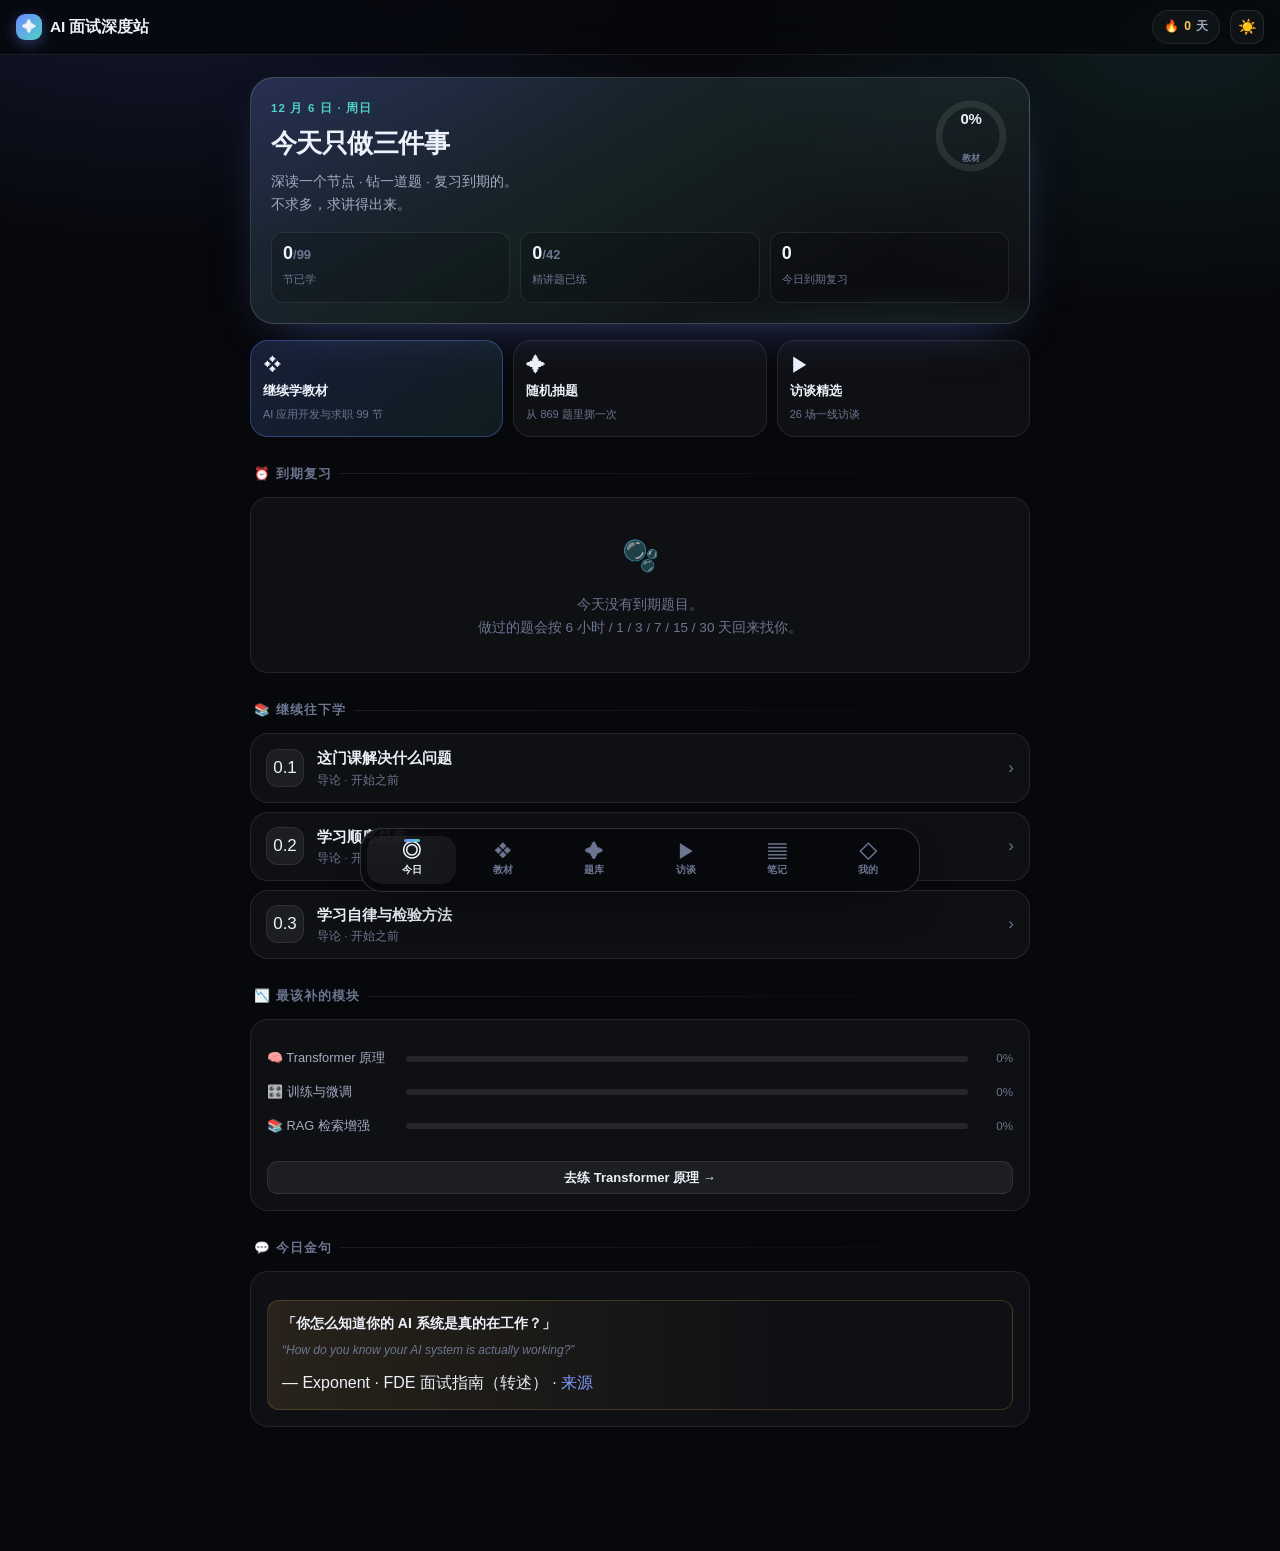
==== commit 6d8d3ce0: "feat(textbook): 知识点重组为教材式六篇 99 节 + 访谈 AI 深度思考 把散落的 199 篇笔记按学习顺序重组成《AI 应用开发与求职》教材： 导论 + 地基(Python/工程/" ====
--- a/interview/index.html
+++ b/interview/index.html
@@ -4,7 +4,7 @@
 <meta charset="UTF-8">
 <meta name="viewport" content="width=device-width, initial-scale=1.0, viewport-fit=cover">
 <meta name="theme-color" content="#07080c">
-<meta name="description" content="AI 面试深度学习站：知识树深读 + 869 题题库 + YouTube 一线访谈">
+<meta name="description" content="AI 面试深度学习站：教材式精讲 + 869 题题库 + YouTube 一线访谈与 AI 深度思考">
 <meta name="apple-mobile-web-app-capable" content="yes">
 <meta name="apple-mobile-web-app-status-bar-style" content="black-translucent">
 <meta name="apple-mobile-web-app-title" content="AI面试深度站">
@@ -24,7 +24,7 @@
 
 <main class="page">
   <section class="view" id="view-today"></section>
-  <section class="view" id="view-tree"></section>
+  <section class="view" id="view-book"></section>
   <section class="view" id="view-bank"></section>
   <section class="view" id="view-iv"></section>
   <section class="view" id="view-notes"></section>
@@ -34,13 +34,23 @@
 <nav class="tabbar" id="tabbar"></nav>
 <div class="toast" id="toast"></div>
 
-<!-- 数据层：索引 + 手写内容（知识树 / 金句 / 精讲题 / 媒体题 / 访谈）；笔记正文按模块按需加载 -->
+<!-- 数据层：索引 + 手写内容（教材 / 题库 / 媒体题 / 访谈 / 访谈深度思考）；笔记正文按模块按需加载 -->
 <script src="data/index.js"></script>
-<script src="data/tree.js"></script>
-<script src="data/quotes.js"></script>
+<script src="data/textbook.js"></script>
+<script src="data/tb-p0p1a.js"></script>
+<script src="data/tb-p1b.js"></script>
+<script src="data/tb-p2.js"></script>
+<script src="data/tb-p3a.js"></script>
+<script src="data/tb-p3b.js"></script>
+<script src="data/tb-p4.js"></script>
+<script src="data/tb-p5.js"></script>
+<script src="data/tb-p6.js"></script>
 <script src="data/questions.js"></script>
 <script src="data/media-bank.js"></script>
 <script src="data/interviews.js"></script>
+<script src="data/iv-deep-s.js"></script>
+<script src="data/iv-deep-ab.js"></script>
+<script src="data/quotes.js"></script>
 <script src="assets/md.js"></script>
 <script src="assets/app.js"></script>
 </body>
--- a/interview/assets/style.css
+++ b/interview/assets/style.css
@@ -580,6 +580,128 @@
 .empty { text-align: center; padding: 34px 18px; color: var(--tx3); font-size: 13.6px; line-height: 1.75; }
 .empty i { font-style: normal; font-size: 30px; display: block; margin-bottom: 10px; opacity: .6; }
 
+/* ============================================================
+   教材（篇 / 章 / 节）
+   ============================================================ */
+.tb-part {
+  display: block; width: 100%; text-align: left; font-family: inherit; color: inherit;
+  cursor: pointer; background: var(--s1); border: 1px solid var(--line);
+  border-radius: var(--r); padding: 15px 16px; margin-bottom: 11px;
+  transition: .2s; position: relative; overflow: hidden;
+}
+.tb-part::before {
+  content: ""; position: absolute; left: 0; top: 0; bottom: 0; width: 3px; background: var(--grad);
+}
+.tb-part:hover { border-color: var(--line-2); background: var(--s2); }
+.tb-part:active { transform: scale(.988); }
+.tb-part-top { display: flex; align-items: baseline; gap: 9px; }
+.tb-part-no {
+  font-size: 11.4px; font-weight: 800; letter-spacing: .04em; color: var(--teal);
+  background: rgba(79,209,197,.12); border: 1px solid rgba(79,209,197,.28);
+  padding: 3px 8px; border-radius: 7px; flex: none;
+}
+.tb-part-t { flex: 1; min-width: 0; font-size: 16.4px; font-weight: 720; letter-spacing: -.01em; }
+.tb-pct { font-size: 12.4px; color: var(--tx3); font-variant-numeric: tabular-nums; flex: none; }
+.tb-goal { margin-top: 9px; font-size: 12.8px; color: var(--tx2); line-height: 1.65; }
+.tb-part-m { margin-top: 7px; font-size: 11.6px; color: var(--tx3); }
+
+.tb-sec {
+  display: flex; align-items: flex-start; gap: 11px; width: 100%; text-align: left;
+  font-family: inherit; color: inherit; cursor: pointer;
+  background: transparent; border: 1px solid transparent; border-top-color: var(--line);
+  border-radius: 0; padding: 12px 6px; transition: .18s;
+}
+.tb-sec:first-of-type { border-top-color: transparent; }
+.tb-sec:hover { background: var(--s1); }
+.tb-sec:active { background: var(--s2); }
+.tb-sec.done { opacity: .72; }
+.tb-no {
+  flex: none; min-width: 34px; font-size: 11.6px; font-weight: 800; color: var(--brand);
+  font-variant-numeric: tabular-nums; padding-top: 2px;
+}
+.tb-b { flex: 1; min-width: 0; display: flex; flex-direction: column; gap: 3px; }
+.tb-t { font-size: 14.6px; font-weight: 640; line-height: 1.5; }
+.tb-why { font-size: 12.2px; color: var(--tx3); line-height: 1.6; }
+.tb-x { flex: none; color: var(--tx3); font-size: 15px; padding-top: 1px; }
+.tb-sec.done .tb-x { color: var(--ok); font-weight: 800; }
+
+.tb-panel {
+  display: flex; gap: 11px; align-items: flex-start; padding: 12px 14px;
+  border-radius: var(--r-sm); margin-bottom: 11px; font-size: 13.6px; line-height: 1.7;
+  border: 1px solid var(--line); background: var(--s1);
+}
+.tb-panel > b { flex: none; font-size: 12.2px; color: var(--tx3); font-weight: 700; padding-top: 2px; white-space: nowrap; }
+.tb-panel.why { border-left: 3px solid var(--brand); }
+.tb-panel.learn { border-left: 3px solid var(--teal); }
+.tb-panel.learn > b { color: var(--teal); }
+
+.tb-body { font-size: 14.9px; line-height: 1.85; }
+.tb-body h3 {
+  font-size: 15.4px; margin: 20px 0 9px; padding-left: 10px; border-left: 3px solid var(--brand);
+  font-weight: 720; letter-spacing: -.01em;
+}
+.tb-body h3:first-child { margin-top: 4px; }
+.tb-body h4 { font-size: 14.4px; margin: 17px 0 7px; color: var(--teal); font-weight: 700; }
+.tb-body p { margin: 10px 0; }
+.tb-body ul, .tb-body ol { margin: 10px 0; padding-left: 21px; }
+.tb-body li { margin: 5px 0; }
+.tb-body strong { color: var(--tx); font-weight: 700; }
+.tb-body code {
+  font-family: ui-monospace, "SFMono-Regular", Menlo, Consolas, monospace;
+  font-size: 12.9px; background: var(--s3); border: 1px solid var(--line);
+  padding: 1.5px 5px; border-radius: 5px; color: var(--amber);
+}
+.tb-body pre.code {
+  background: #0b0d14; border: 1px solid var(--line); border-radius: var(--r-sm);
+  padding: 13px 14px; overflow-x: auto; margin: 13px 0;
+}
+:root[data-theme="light"] .tb-body pre.code { background: #f2f4f9; }
+.tb-body pre.code code {
+  background: none; border: none; padding: 0; color: #cfd8ee; font-size: 12.6px; line-height: 1.72;
+}
+:root[data-theme="light"] .tb-body pre.code code { color: #24304a; }
+.tb-body .tw { overflow-x: auto; margin: 13px 0; }
+.tb-body table { width: 100%; border-collapse: collapse; font-size: 13.2px; }
+.tb-body th, .tb-body td { border: 1px solid var(--line); padding: 7px 10px; text-align: left; }
+.tb-body th { background: var(--s2); font-weight: 700; }
+.tb-body blockquote {
+  margin: 13px 0; padding: 10px 14px; border-left: 3px solid var(--line-2);
+  background: var(--s1); border-radius: 0 var(--r-xs) var(--r-xs) 0; color: var(--tx2);
+}
+.tb-body .callout { border: 1px solid var(--line); border-radius: var(--r-sm); padding: 11px 13px; margin: 13px 0; background: var(--s1); }
+.tb-body .callout .co-head { font-weight: 700; font-size: 13.2px; margin-bottom: 6px; }
+.tb-body hr { border: none; border-top: 1px solid var(--line); margin: 20px 0; }
+
+/* ============================================================
+   访谈 · AI 深度思考
+   ============================================================ */
+.dp { border-left: 3px solid var(--purple); }
+.dp-verdict {
+  font-size: 15.4px; font-weight: 700; line-height: 1.68; padding: 12px 14px;
+  border-radius: var(--r-sm); background: var(--grad-soft); border: 1px solid var(--line);
+  margin-bottom: 15px;
+}
+.dp-row { display: flex; gap: 11px; align-items: flex-start; padding: 11px 0; border-top: 1px solid var(--line); }
+.dp-row:first-of-type { border-top: none; }
+.dp-k { flex: none; width: 86px; font-size: 12.2px; font-weight: 700; color: var(--tx3); line-height: 1.6; }
+.dp-v { flex: 1; min-width: 0; font-size: 14.2px; line-height: 1.78; color: var(--tx); }
+.dp-v strong { color: var(--teal); }
+.dp-claim { border-left: 3px solid var(--line-2); }
+.dp-claim-top { display: flex; align-items: center; gap: 9px; margin-bottom: 9px; }
+.dp-no {
+  width: 21px; height: 21px; border-radius: 7px; flex: none;
+  display: flex; align-items: center; justify-content: center;
+  font-size: 11.6px; font-weight: 800; color: #fff; background: var(--grad);
+}
+.dp-c { font-size: 14.2px; font-weight: 650; line-height: 1.72; color: var(--tx); }
+.dp-a { margin-top: 9px; font-size: 13.8px; line-height: 1.78; color: var(--tx2); }
+
+@media (max-width: 400px) {
+  .dp-row { flex-direction: column; gap: 4px; }
+  .dp-k { width: auto; }
+  .tb-panel { flex-direction: column; gap: 5px; }
+}
+
 @media (min-width: 720px) {
   .hero h1 { font-size: 26px; }
   .page { padding: 22px 20px 40px; }
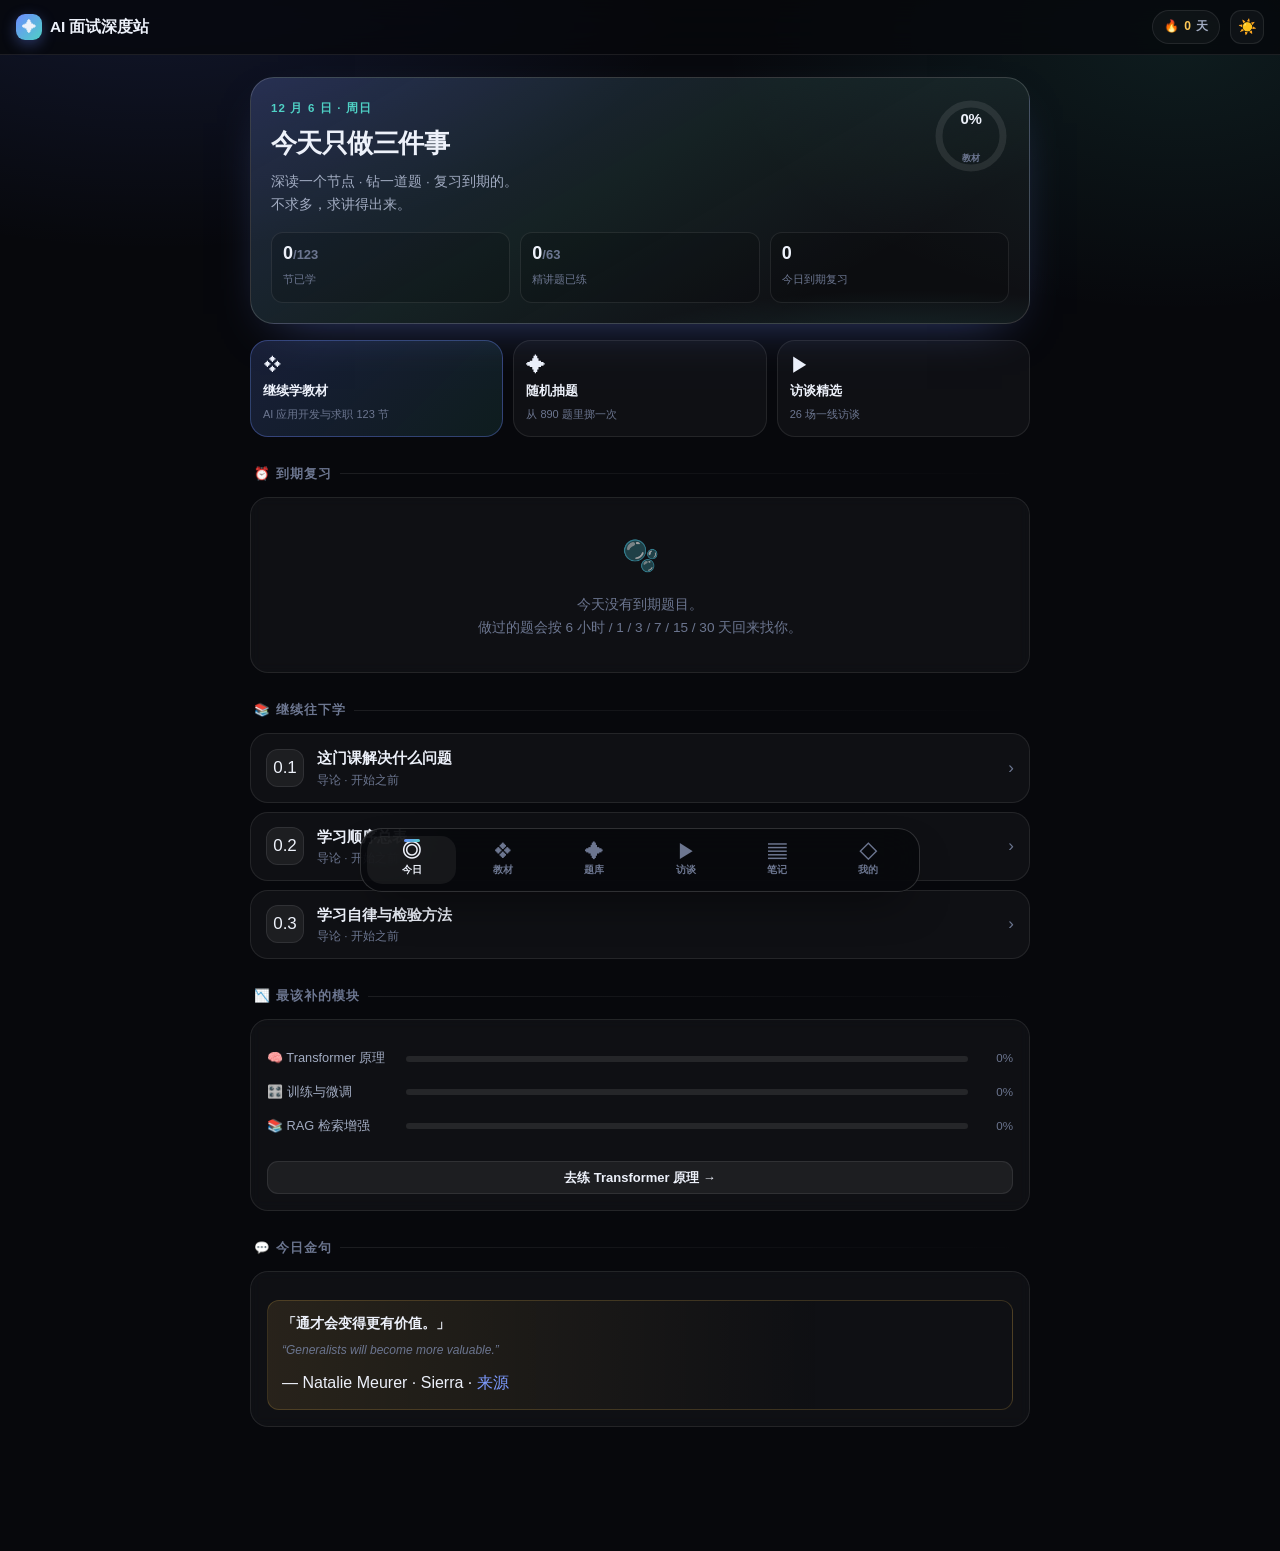
==== commit 341b56bf: "feat(textbook): 新增第七篇「智能体设计模式」24 节 + 21 道模式真题 按 Antonio Gullí《Agentic Design Patterns: A Hands-On Gu" ====
--- a/interview/index.html
+++ b/interview/index.html
@@ -45,6 +45,10 @@
 <script src="data/tb-p4.js"></script>
 <script src="data/tb-p5.js"></script>
 <script src="data/tb-p6.js"></script>
+<script src="data/tb-p7a.js"></script>
+<script src="data/tb-p7b.js"></script>
+<script src="data/tb-p7c.js"></script>
+<script src="data/tb-p7d.js"></script>
 <script src="data/questions.js"></script>
 <script src="data/media-bank.js"></script>
 <script src="data/interviews.js"></script>
--- a/interview/assets/style.css
+++ b/interview/assets/style.css
@@ -696,6 +696,17 @@
 .dp-c { font-size: 14.2px; font-weight: 650; line-height: 1.72; color: var(--tx); }
 .dp-a { margin-top: 9px; font-size: 13.8px; line-height: 1.78; color: var(--tx2); }
 
+/* ============================================================
+   教材 · 原书出处与篇徽标
+   ============================================================ */
+.tb-from {
+  font-size: 12.2px; color: var(--tx3); line-height: 1.6;
+  padding: 8px 12px; margin-bottom: 11px;
+  border: 1px dashed var(--line-2); border-radius: var(--r-xs);
+  background: var(--s1);
+}
+.tb-badge { font-size: 11.6px; color: var(--teal); line-height: 1.6; margin-top: 7px; opacity: .92; }
+
 @media (max-width: 400px) {
   .dp-row { flex-direction: column; gap: 4px; }
   .dp-k { width: auto; }
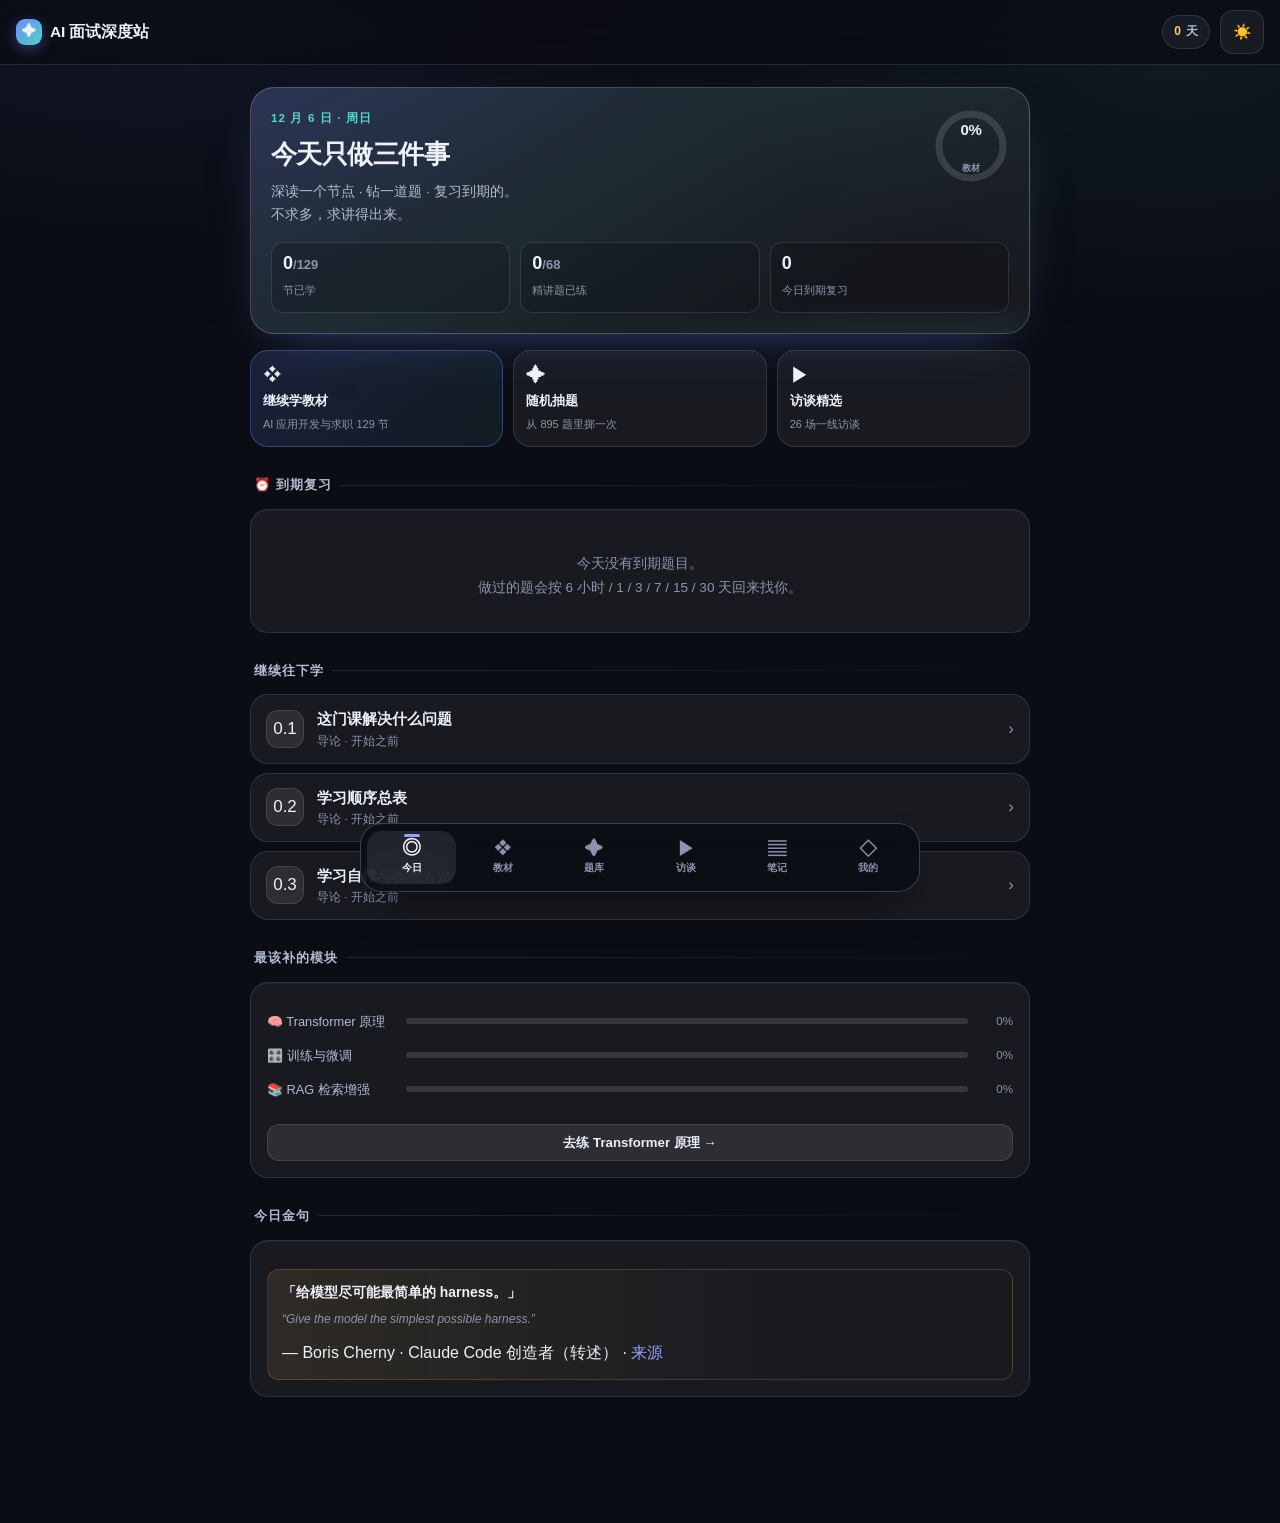
==== commit 6a91a38f: "feat(textbook): 补齐五个硬缺口——Linux/测试/Docker/LLMOps/Computer Use 对照 63→68 题题库与 123 节正文做过交叉盘点后，发现四类"题库有题、" ====
--- a/interview/index.html
+++ b/interview/index.html
@@ -49,6 +49,8 @@
 <script src="data/tb-p7b.js"></script>
 <script src="data/tb-p7c.js"></script>
 <script src="data/tb-p7d.js"></script>
+<script src="data/tb-gapa.js"></script>
+<script src="data/tb-gapb.js"></script>
 <script src="data/questions.js"></script>
 <script src="data/media-bank.js"></script>
 <script src="data/interviews.js"></script>
--- a/interview/assets/style.css
+++ b/interview/assets/style.css
@@ -1,35 +1,36 @@
 /* ============================================================
-   AI 面试深度站 · 设计系统 v2
-   深空学习舱：分层玻璃质感 / 品牌渐变 / 大圆角 / 强对比排版
+   AI 面试深度站 · 设计系统 v3
+   深色精修：分层近黑底 / 单主色 + 三语义色 / 克制渐变
+   原则：高级感来自收敛——层级靠面与边框，不靠多色
    支持深色（默认）与浅色主题
    ============================================================ */
 
 :root {
-  /* 底色 */
-  --bg: #07080c;
-  --bg-glow-a: rgba(88, 120, 255, .16);
-  --bg-glow-b: rgba(79, 209, 197, .10);
-
-  /* 面 */
-  --s1: rgba(255, 255, 255, .035);
-  --s2: rgba(255, 255, 255, .06);
-  --s3: rgba(255, 255, 255, .09);
-  --line: rgba(255, 255, 255, .085);
-  --line-2: rgba(255, 255, 255, .16);
-
-  /* 字 */
-  --tx: #edf1fa;
-  --tx2: #a2acc2;
-  --tx3: #6c7690;
-
-  /* 品牌 */
-  --brand: #7d9bff;
+  /* 底色：近黑但分层（v2 的 #07080c 过黑，面浮不起来） */
+  --bg: #0b0d14;
+  --bg-glow-a: rgba(88, 120, 255, .10);
+  --bg-glow-b: rgba(79, 209, 197, .07);
+
+  /* 面：三级递进，卡片在深底上要"看得见浮起" */
+  --s1: rgba(255, 255, 255, .055);
+  --s2: rgba(255, 255, 255, .09);
+  --s3: rgba(255, 255, 255, .13);
+  --line: rgba(255, 255, 255, .11);
+  --line-2: rgba(255, 255, 255, .20);
+
+  /* 字：三级灰阶，全部对 WCAG AA（v2 的 --tx3 只有 4.42:1） */
+  --tx: #eef1f8;
+  --tx2: #b3bcd1;
+  --tx3: #8b94ab;
+
+  /* 品牌：唯一主色（蓝紫）+ 辅助（青，只用于极少数强调） */
+  --brand: #8ea3ff;
   --brand-d: #3f5fd6;
-  --teal: #4fd1c5;
+  --teal: #5ad6ca;
   --grad: linear-gradient(135deg, #6d8bff 0%, #4fd1c5 100%);
-  --grad-soft: linear-gradient(135deg, rgba(109,139,255,.18), rgba(79,209,197,.10));
-
-  /* 语义 */
+  --grad-soft: linear-gradient(135deg, rgba(109,139,255,.16), rgba(79,209,197,.08));
+
+  /* 语义色：只做状态，不做装饰 */
   --amber: #ffc857;
   --ok: #52d98b;
   --warn: #fbc55b;
@@ -41,27 +42,33 @@
   --r: 18px;
   --r-lg: 24px;
 
-  --nav-h: 62px;
+  --nav-h: 64px;
   --maxw: 820px;
   --safe-t: env(safe-area-inset-top, 0px);
   --safe-b: env(safe-area-inset-bottom, 0px);
 }
 
 [data-theme="light"] {
-  --bg: #f5f6fa;
-  --bg-glow-a: rgba(88, 120, 255, .18);
-  --bg-glow-b: rgba(79, 209, 197, .14);
-  --s1: rgba(255, 255, 255, .85);
-  --s2: rgba(255, 255, 255, .95);
-  --s3: #ffffff;
-  --line: rgba(15, 23, 42, .10);
-  --line-2: rgba(15, 23, 42, .20);
-  --tx: #101725;
-  --tx2: #4d5872;
-  --tx3: #7d879e;
-  --brand: #3b5bdb;
+  --bg: #f4f5f9;
+  --bg-glow-a: rgba(88, 120, 255, .14);
+  --bg-glow-b: rgba(79, 209, 197, .12);
+  --s1: #ffffff;
+  --s2: #ffffff;
+  --s3: #eceef5;
+  --line: rgba(15, 23, 42, .11);
+  --line-2: rgba(15, 23, 42, .22);
+  --tx: #0e1524;
+  --tx2: #3f4a63;
+  --tx3: #5a6478;
+  --brand: #3653d8;
   --brand-d: #2f4bc4;
   --teal: #0d9488;
+  /* 浅色下语义色压深，保证对比度 */
+  --amber: #8a5a00;
+  --ok: #1a7a4a;
+  --warn: #6f5800;
+  --bad: #b3261e;
+  --purple: #6d4fc4;
 }
 
 * { box-sizing: border-box; -webkit-tap-highlight-color: transparent; }
@@ -75,11 +82,13 @@
     radial-gradient(760px 460px at 92% 4%, var(--bg-glow-b), transparent 60%);
   background-attachment: fixed;
   color: var(--tx);
-  font: 16px/1.78 -apple-system, BlinkMacSystemFont, "Segoe UI", "PingFang SC",
+  font: 16px/1.8 -apple-system, BlinkMacSystemFont, "Segoe UI", "PingFang SC",
         "Hiragino Sans GB", "Microsoft YaHei", "Noto Sans SC", sans-serif;
   overflow-wrap: break-word;
   padding-bottom: calc(var(--nav-h) + var(--safe-b) + 10px);
   transition: background-color .3s, color .3s;
+  -webkit-font-smoothing: antialiased;
+  text-rendering: optimizeLegibility;
 }
 a { color: var(--brand); text-decoration: none; }
 
@@ -111,7 +120,7 @@
 }
 .pill b { color: var(--amber); }
 .icon-btn {
-  width: 34px; height: 34px; flex: none; border-radius: 11px;
+  width: 44px; height: 44px; flex: none; border-radius: 13px;
   border: 1px solid var(--line); background: var(--s1); color: var(--tx2);
   font-size: 15px; cursor: pointer; display: grid; place-items: center;
   transition: .15s;
@@ -126,8 +135,8 @@
 
 .sec {
   display: flex; align-items: center; gap: 8px;
-  font-size: 12.5px; font-weight: 800; color: var(--tx3);
-  letter-spacing: .09em; text-transform: uppercase;
+  font-size: 13.2px; font-weight: 800; color: var(--tx2);
+  letter-spacing: .08em;
   margin: 26px 4px 12px;
 }
 .sec::after { content: ""; flex: 1; height: 1px; background: linear-gradient(90deg, var(--line), transparent); }
@@ -139,8 +148,10 @@
   background: var(--s1); border: 1px solid var(--line);
   border-radius: var(--r); padding: 16px; margin-bottom: 12px;
   backdrop-filter: blur(6px);
+  box-shadow: inset 0 1px 0 rgba(255, 255, 255, .045);
   transition: transform .16s, background .16s, border-color .16s;
 }
+[data-theme="light"] .card { box-shadow: 0 1px 2px rgba(15, 23, 42, .05), 0 8px 24px -16px rgba(15, 23, 42, .12); }
 .card.tap { display: block; width: 100%; text-align: left; font-family: inherit; color: inherit; cursor: pointer; }
 .card.tap:hover { border-color: var(--line-2); }
 .card.tap:active { transform: scale(.985); background: var(--s2); }
@@ -227,15 +238,15 @@
 .btn {
   display: inline-flex; align-items: center; justify-content: center; gap: 7px;
   border: 1px solid var(--line); background: var(--s2); color: var(--tx);
-  border-radius: 14px; padding: 13px 16px; font-size: 14.6px; font-weight: 700;
+  border-radius: 14px; padding: 15px 16px; font-size: 14.6px; font-weight: 700;
   cursor: pointer; font-family: inherit; transition: .16s; line-height: 1;
 }
 .btn:hover { border-color: var(--line-2); }
 .btn:active { transform: scale(.975); }
-.btn.primary { background: var(--grad); border: 0; color: #fff; box-shadow: 0 10px 26px -12px rgba(109,139,255,.85); }
+.btn.primary { background: var(--brand); border: 0; color: #fff; box-shadow: 0 10px 26px -12px color-mix(in srgb, var(--brand) 85%, transparent); }
 .btn.ghost { background: transparent; }
 .btn.block { width: 100%; }
-.btn.sm { padding: 9px 13px; font-size: 13px; border-radius: 11px; }
+.btn.sm { padding: 11px 14px; font-size: 13.2px; border-radius: 12px; }
 .btn.ok { background: color-mix(in srgb, var(--ok) 22%, transparent); border-color: color-mix(in srgb, var(--ok) 45%, transparent); color: var(--ok); }
 .btn.half { background: color-mix(in srgb, var(--warn) 20%, transparent); border-color: color-mix(in srgb, var(--warn) 42%, transparent); color: var(--warn); }
 .btn.bad { background: color-mix(in srgb, var(--bad) 20%, transparent); border-color: color-mix(in srgb, var(--bad) 42%, transparent); color: var(--bad); }
@@ -249,22 +260,23 @@
   font-size: 13.4px; font-weight: 700; padding: 10px 6px; border-radius: 11px; cursor: pointer;
   transition: .18s; white-space: nowrap;
 }
-.seg button.on { background: var(--grad); color: #fff; box-shadow: 0 8px 20px -12px rgba(109,139,255,.9); }
+.seg button.on { background: var(--brand); color: #fff; box-shadow: 0 8px 20px -12px color-mix(in srgb, var(--brand) 90%, transparent); }
 
 /* ================= 标签 ================= */
 .tag {
   display: inline-flex; align-items: center; gap: 3px;
-  font-size: 11.4px; padding: 3px 9px; border-radius: 999px; font-weight: 600;
-  border: 1px solid var(--line); color: var(--tx2); background: var(--s2); white-space: nowrap;
-}
-.tag.hot { color: #ffd9a0; border-color: rgba(255,200,87,.35); background: rgba(255,200,87,.12); }
-.tag.mid { color: #b9cdff; border-color: rgba(125,155,255,.34); background: rgba(125,155,255,.12); }
-.tag.lv3 { color: #ddc9ff; border-color: rgba(183,156,255,.35); background: rgba(183,156,255,.12); }
-.tag.due { color: #ffc9c9; border-color: rgba(255,129,129,.36); background: rgba(255,129,129,.12); }
-.tag.done { color: #a9f0c4; border-color: rgba(82,217,139,.34); background: rgba(82,217,139,.12); }
-.tag.s { color: #ffe1a3; border-color: rgba(255,200,87,.42); background: rgba(255,200,87,.14); }
-.tag.a { color: #bfd3ff; border-color: rgba(125,155,255,.4); background: rgba(125,155,255,.13); }
-.tag.b { color: #cfc4e8; border-color: rgba(183,156,255,.32); background: rgba(183,156,255,.11); }
+  font-size: 12px; padding: 4px 10px; border-radius: 999px; font-weight: 600;
+  border: 1px solid var(--line-2); color: var(--tx2); background: var(--s2); white-space: nowrap;
+}
+/* 语义标签只保留四类：强调(琥珀) / 成功(绿) / 警示(红) / 主色(蓝) */
+.tag.hot { color: var(--amber); border-color: color-mix(in srgb, var(--amber) 45%, transparent); background: color-mix(in srgb, var(--amber) 12%, transparent); }
+.tag.mid { color: var(--brand); border-color: color-mix(in srgb, var(--brand) 34%, transparent); background: color-mix(in srgb, var(--brand) 12%, transparent); }
+.tag.lv3 { color: var(--purple); border-color: color-mix(in srgb, var(--purple) 38%, transparent); background: color-mix(in srgb, var(--purple) 12%, transparent); }
+.tag.due { color: var(--bad); border-color: color-mix(in srgb, var(--bad) 40%, transparent); background: color-mix(in srgb, var(--bad) 12%, transparent); }
+.tag.done { color: var(--ok); border-color: color-mix(in srgb, var(--ok) 40%, transparent); background: color-mix(in srgb, var(--ok) 12%, transparent); }
+.tag.s { color: var(--amber); border-color: color-mix(in srgb, var(--amber) 48%, transparent); background: color-mix(in srgb, var(--amber) 14%, transparent); }
+.tag.a { color: var(--brand); border-color: color-mix(in srgb, var(--brand) 40%, transparent); background: color-mix(in srgb, var(--brand) 13%, transparent); }
+.tag.b { color: var(--tx2); border-color: var(--line-2); background: var(--s2); }
 .tag-row { display: flex; gap: 6px; flex-wrap: wrap; align-items: center; }
 
 /* ================= 进度条 ================= */
@@ -281,12 +293,12 @@
 .chips { display: flex; gap: 8px; overflow-x: auto; padding: 2px 0 12px; scrollbar-width: none; }
 .chips::-webkit-scrollbar { display: none; }
 .chip {
-  flex: none; font-size: 13px; font-weight: 600; padding: 8px 14px; border-radius: 999px;
+  flex: none; font-size: 13.2px; font-weight: 600; padding: 13px 16px; border-radius: 999px;
   border: 1px solid var(--line); background: var(--s1); color: var(--tx2);
   cursor: pointer; white-space: nowrap; font-family: inherit; transition: .16s;
 }
-.chip:hover { border-color: var(--line-2); }
-.chip.on { background: var(--grad); border-color: transparent; color: #fff; box-shadow: 0 8px 20px -12px rgba(109,139,255,.9); }
+.chip:hover { border-color: var(--line-2); color: var(--tx); }
+.chip.on { background: var(--brand); border-color: transparent; color: #fff; box-shadow: 0 8px 20px -12px color-mix(in srgb, var(--brand) 90%, transparent); }
 
 /* ================= 题目列表 ================= */
 .qlist { list-style: none; margin: 0; padding: 0; display: flex; flex-direction: column; gap: 9px; }
@@ -518,8 +530,8 @@
   background: var(--s1); border: 1px solid var(--line); border-radius: var(--r); padding: 15px;
   position: relative; overflow: hidden;
 }
-.kpi b { display: block; font-size: 25px; font-weight: 800; line-height: 1.22; letter-spacing: -.02em; background: var(--grad); -webkit-background-clip: text; background-clip: text; -webkit-text-fill-color: transparent; }
-.kpi span { font-size: 11.6px; color: var(--tx3); }
+.kpi b { display: block; font-size: 25px; font-weight: 800; line-height: 1.22; letter-spacing: -.02em; color: var(--tx); }
+.kpi span { font-size: 11.8px; color: var(--tx2); }
 .radar-row { display: flex; align-items: center; gap: 11px; margin: 11px 0; }
 .radar-row .rn { font-size: 12.8px; color: var(--tx2); width: 128px; flex: none; }
 .radar-row .meter { flex: 1; }
@@ -541,15 +553,15 @@
 [data-theme="light"] .tabbar { box-shadow: 0 18px 40px -22px rgba(20,30,60,.35); }
 .tabbar button {
   flex: 1; border: 0; background: none; color: var(--tx3); font-family: inherit;
-  font-size: 9.8px; font-weight: 700; display: flex; flex-direction: column;
+  font-size: 10.2px; font-weight: 700; display: flex; flex-direction: column;
   align-items: center; justify-content: center; gap: 3px; cursor: pointer;
-  padding: 7px 2px; border-radius: 15px; position: relative; transition: .2s;
+  padding: 9px 2px; border-radius: 15px; position: relative; transition: .2s;
 }
 .tabbar button i { font-style: normal; font-size: 18px; line-height: 1; transition: transform .2s; }
 .tabbar button.on { color: var(--tx); background: var(--s2); }
 .tabbar button.on i { transform: translateY(-1px) scale(1.06); }
 .tabbar button.on::after {
-  content: ""; position: absolute; top: 3px; width: 16px; height: 2.5px; border-radius: 2px; background: var(--grad);
+  content: ""; position: absolute; top: 3px; width: 16px; height: 2.5px; border-radius: 2px; background: var(--brand);
 }
 .tabbar .badge {
   position: absolute; top: 4px; left: 50%; margin-left: 5px;
@@ -558,7 +570,7 @@
 }
 
 /* ================= 杂项 ================= */
-.muted { color: var(--tx3); font-size: 12.8px; line-height: 1.72; }
+.muted { color: var(--tx2); font-size: 13.4px; line-height: 1.72; }
 .center { text-align: center; }
 .hr { border: 0; border-top: 1px solid var(--line); margin: 18px 0; }
 .crumb {
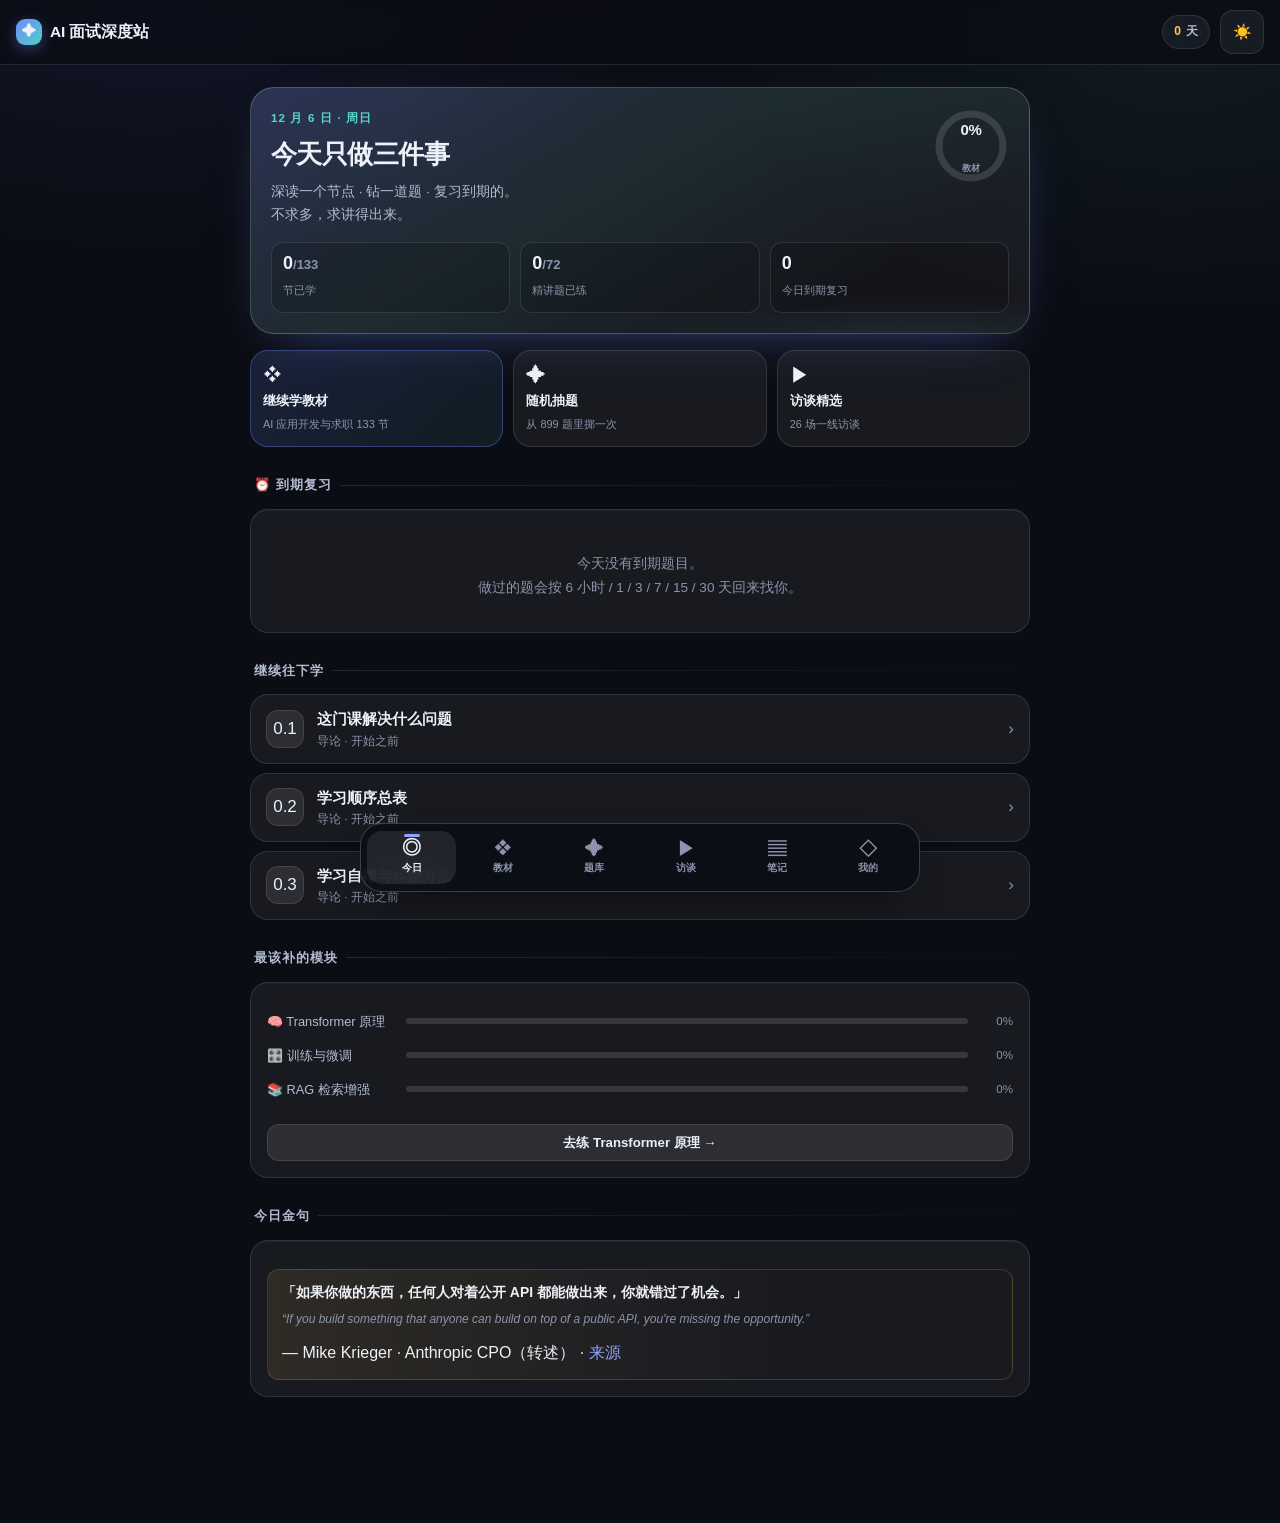
==== commit 4adc0a19: "feat(textbook): 补齐建议级四缺口——Git协作/LoRA实操/Evals实操/简历包装 上一轮补齐四个硬缺口后剩下的四个建议级缺口，本轮做完，教材 129 → 133 节。  新增 4" ====
--- a/interview/index.html
+++ b/interview/index.html
@@ -51,6 +51,8 @@
 <script src="data/tb-p7d.js"></script>
 <script src="data/tb-gapa.js"></script>
 <script src="data/tb-gapb.js"></script>
+<script src="data/tb-gap2a.js"></script>
+<script src="data/tb-gap2b.js"></script>
 <script src="data/questions.js"></script>
 <script src="data/media-bank.js"></script>
 <script src="data/interviews.js"></script>
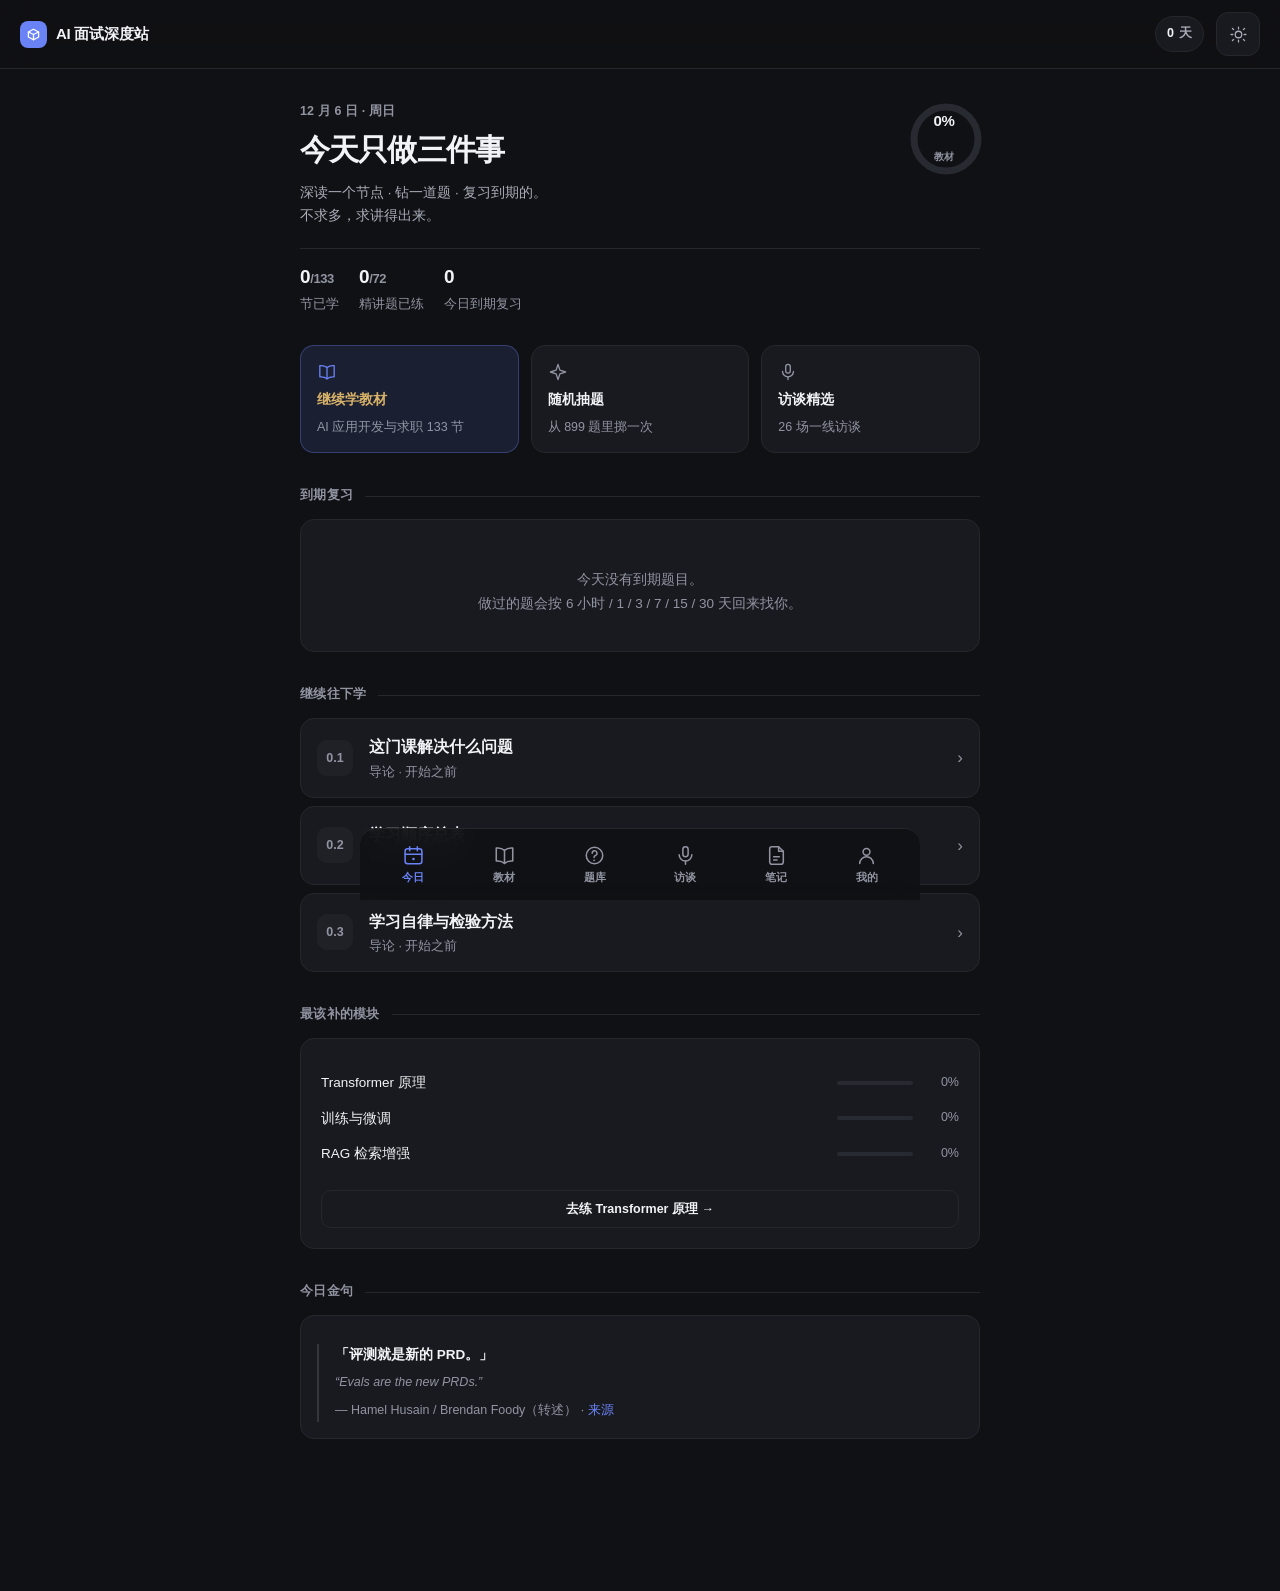
==== commit f3b0bd34: "feat(design): 设计系统 v4「书斋」——真图标/中性配色/编辑式排版 用户确认三项都不满意：图标像占位符、颜色不对、排版拥挤老气、字体不舒服， 要求深度重构。本轮不做 token 微调，" ====
--- a/interview/index.html
+++ b/interview/index.html
@@ -3,23 +3,28 @@
 <head>
 <meta charset="UTF-8">
 <meta name="viewport" content="width=device-width, initial-scale=1.0, viewport-fit=cover">
-<meta name="theme-color" content="#07080c">
-<meta name="description" content="AI 面试深度学习站：教材式精讲 + 869 题题库 + YouTube 一线访谈与 AI 深度思考">
+<meta name="theme-color" content="#101114">
+<meta name="description" content="AI 面试深度学习站：教材式精讲 133 节 + 899 题题库 + YouTube 一线访谈与 AI 深度思考">
 <meta name="apple-mobile-web-app-capable" content="yes">
 <meta name="apple-mobile-web-app-status-bar-style" content="black-translucent">
 <meta name="apple-mobile-web-app-title" content="AI面试深度站">
 <title>AI 面试深度站</title>
 <link rel="manifest" href="manifest.webmanifest">
-<link rel="icon" href="data:image/svg+xml,%3Csvg xmlns='http://www.w3.org/2000/svg' viewBox='0 0 32 32'%3E%3Crect width='32' height='32' rx='9' fill='%236d8bff'/%3E%3Ctext x='16' y='23' font-size='18' text-anchor='middle'%3E%E2%9C%A6%3C/text%3E%3C/svg%3E">
+<link rel="icon" href="data:image/svg+xml,%3Csvg xmlns='http://www.w3.org/2000/svg' viewBox='0 0 32 32'%3E%3Crect width='32' height='32' rx='8' fill='%23101114'/%3E%3Cg fill='none' stroke='%236982f5' stroke-width='2.1' stroke-linecap='round' stroke-linejoin='round'%3E%3Cpath d='M16 7.6 8.6 11.6v8.8L16 24.4l7.4-4V11.6L16 7.6Z'/%3E%3Cpath d='M16 16v8.4M16 16l-7.4-4.4M16 16l7.4-4.4'/%3E%3C/g%3E%3C/svg%3E">
 <link rel="stylesheet" href="assets/style.css">
 </head>
 <body>
 
 <header class="topbar">
-  <a class="brand" href="#/today"><span class="mark">✦</span>AI 面试深度站</a>
+  <a class="brand" href="#/today">
+    <span class="mark">
+      <svg width="17" height="17" viewBox="0 0 24 24" fill="none" stroke="currentColor" stroke-width="1.8" stroke-linecap="round" stroke-linejoin="round" aria-hidden="true"><path d="M12 4.6 4.8 8.4v7.2L12 19.4l7.2-3.8V8.4L12 4.6Z"/><path d="M12 12v7.4M12 12 4.8 8.4M12 12l7.2-3.6"/></svg>
+    </span>AI 面试深度站</a>
   <span class="spacer"></span>
-  <span class="pill" id="top-streak">🔥 <b>0</b> 天</span>
-  <button class="icon-btn" id="btn-theme" title="切换主题" aria-label="切换主题">☀️</button>
+  <span class="pill" id="top-streak"><svg width="13" height="13" viewBox="0 0 24 24" fill="none" stroke="currentColor" stroke-width="1.8" stroke-linecap="round" stroke-linejoin="round" aria-hidden="true" style="vertical-align:-2px"><path d="M12 2.9c2.4 2 4.4 4.6 4.4 7.5a4.4 4.4 0 0 1-8.8 0c0-1.2.5-2.2.9-2.9.6 1 1.3 1.4 2 1.4 1.3 0 1.9-1.2 1.9-2.6 0-1.2-.4-2.4-.4-3.4Z"/><path d="M12 21.2a5.6 5.6 0 0 0 5.6-5.6c0-1.3-.4-2.5-1-3.5"/></svg> <b>0</b> 天</span>
+  <button class="icon-btn" id="btn-theme" title="切换主题" aria-label="切换主题">
+    <svg width="19" height="19" viewBox="0 0 24 24" fill="none" stroke="currentColor" stroke-width="1.6" stroke-linecap="round" stroke-linejoin="round" aria-hidden="true"><circle cx="12" cy="12" r="4.1"/><path d="M12 2.6v2.3M12 19.1v2.3M4.35 4.35 5.9 5.9M18.1 18.1l1.55 1.55M2.6 12h2.3M19.1 12h2.3M4.35 19.65 5.9 18.1M18.1 5.9l1.55-1.55"/></svg>
+  </button>
 </header>
 
 <main class="page">
--- a/interview/assets/style.css
+++ b/interview/assets/style.css
@@ -1,734 +1,739 @@
 /* ============================================================
-   AI 面试深度站 · 设计系统 v3
-   深色精修：分层近黑底 / 单主色 + 三语义色 / 克制渐变
-   原则：高级感来自收敛——层级靠面与边框，不靠多色
-   支持深色（默认）与浅色主题
+   AI 面试深度站 · 设计系统 v4
+   「书斋」——中性石墨深色 + 单一强调色 + 编辑式排版
+
+   三条原则（v3 之后重做的原因）：
+   1. 中性底，不染蓝：底色是石墨灰而非蓝黑，颜色只出现在该出现的地方
+   2. 少盒子，多留白：只有「可点击的」才做成面，纯内容用间距与细线分组
+   3. 排版先行：层级靠字号 / 字重 / 字距拉开，不靠框和色块
    ============================================================ */
 
 :root {
-  /* 底色：近黑但分层（v2 的 #07080c 过黑，面浮不起来） */
-  --bg: #0b0d14;
-  --bg-glow-a: rgba(88, 120, 255, .10);
-  --bg-glow-b: rgba(79, 209, 197, .07);
-
-  /* 面：三级递进，卡片在深底上要"看得见浮起" */
-  --s1: rgba(255, 255, 255, .055);
-  --s2: rgba(255, 255, 255, .09);
-  --s3: rgba(255, 255, 255, .13);
-  --line: rgba(255, 255, 255, .11);
-  --line-2: rgba(255, 255, 255, .20);
-
-  /* 字：三级灰阶，全部对 WCAG AA（v2 的 --tx3 只有 4.42:1） */
-  --tx: #eef1f8;
-  --tx2: #b3bcd1;
-  --tx3: #8b94ab;
-
-  /* 品牌：唯一主色（蓝紫）+ 辅助（青，只用于极少数强调） */
-  --brand: #8ea3ff;
-  --brand-d: #3f5fd6;
-  --teal: #5ad6ca;
-  --grad: linear-gradient(135deg, #6d8bff 0%, #4fd1c5 100%);
-  --grad-soft: linear-gradient(135deg, rgba(109,139,255,.16), rgba(79,209,197,.08));
-
-  /* 语义色：只做状态，不做装饰 */
-  --amber: #ffc857;
-  --ok: #52d98b;
-  --warn: #fbc55b;
-  --bad: #ff8181;
-  --purple: #b79cff;
-
-  --r-xs: 8px;
-  --r-sm: 12px;
-  --r: 18px;
-  --r-lg: 24px;
+  /* ---------- 底色与面（中性石墨，不带蓝调） ---------- */
+  --bg: #101114;
+  --bg-soft: #16171b;
+  --s1: #191a1f;          /* 面：卡片、行 */
+  --s2: #202127;          /* 面：悬停、次级 */
+  --s3: #282a31;          /* 面：输入、轨道 */
+  --line: #26272d;        /* 细线 */
+  --line-2: #34363e;      /* 强调线 */
+
+  /* ---------- 字（三级灰阶，按最严格的卡片面算过，全部 ≥ AA） ---------- */
+  --tx: #f2f3f6;
+  --tx2: #a9adb8;
+  --tx3: #9195a2;
+
+  /* ---------- 唯一强调色：克制的靛蓝 ---------- */
+  --brand: #6982f5;
+  --brand-ink: #ffffff;
+  --brand-soft: rgba(105, 130, 245, .13);
+  --brand-line: rgba(105, 130, 245, .34);
+
+  /* ---------- 语义色：只用于状态 ---------- */
+  --ok: #5cc08d;
+  --warn: #e0a458;
+  --bad: #e5796f;
+  --purple: #a58cf0;
+  --ok-soft: rgba(92, 192, 141, .13);
+  --warn-soft: rgba(224, 164, 88, .13);
+  --bad-soft: rgba(229, 121, 111, .13);
+  --purple-soft: rgba(165, 140, 240, .13);
+  --gold: #d9b26a;
+  --gold-soft: rgba(217, 178, 106, .13);
+
+  /* 兼容旧变量名（部分样式仍引用） */
+  --grad: var(--brand);
+  --grad-soft: var(--brand-soft);
+  --teal: var(--ok);
+  --amber: var(--gold);
+
+  /* ---------- 圆角 ---------- */
+  --r-xs: 7px;
+  --r-sm: 10px;
+  --r: 14px;
+  --r-lg: 18px;
+
+  /* ---------- 间距节奏（4 的倍数） ---------- */
+  --sp1: 4px;  --sp2: 8px;  --sp3: 12px;
+  --sp4: 16px; --sp5: 20px; --sp6: 24px; --sp7: 32px;
+
+  /* ---------- 字号体系 ---------- */
+  --fs-display: 27px;
+  --fs-h1: 21px;
+  --fs-h2: 17px;
+  --fs-h3: 15.5px;
+  --fs-body: 15.5px;
+  --fs-sm: 13.5px;
+  --fs-xs: 12.5px;
 
   --nav-h: 64px;
-  --maxw: 820px;
+  --maxw: 720px;
   --safe-t: env(safe-area-inset-top, 0px);
   --safe-b: env(safe-area-inset-bottom, 0px);
+
+  /* ---------- 字体栈（含中文优化） ---------- */
+  --font: -apple-system, BlinkMacSystemFont, "Segoe UI", "PingFang SC",
+          "Hiragino Sans GB", "Microsoft YaHei", "Noto Sans SC",
+          "Source Han Sans SC", sans-serif;
+  --mono: ui-monospace, SFMono-Regular, "SF Mono", Menlo, Consolas,
+          "Liberation Mono", monospace;
 }
 
 [data-theme="light"] {
-  --bg: #f4f5f9;
-  --bg-glow-a: rgba(88, 120, 255, .14);
-  --bg-glow-b: rgba(79, 209, 197, .12);
+  /* 暖纸白，不是冷白——阅读更舒服，也更像「书」 */
+  --bg: #faf9f7;
+  --bg-soft: #f2f1ee;
   --s1: #ffffff;
-  --s2: #ffffff;
-  --s3: #eceef5;
-  --line: rgba(15, 23, 42, .11);
-  --line-2: rgba(15, 23, 42, .22);
-  --tx: #0e1524;
-  --tx2: #3f4a63;
-  --tx3: #5a6478;
-  --brand: #3653d8;
-  --brand-d: #2f4bc4;
-  --teal: #0d9488;
-  /* 浅色下语义色压深，保证对比度 */
-  --amber: #8a5a00;
-  --ok: #1a7a4a;
-  --warn: #6f5800;
-  --bad: #b3261e;
-  --purple: #6d4fc4;
-}
-
+  --s2: #f7f6f3;
+  --s3: #eeede9;
+  --line: #e5e3de;
+  --line-2: #d3d0c9;
+
+  --tx: #17181b;
+  --tx2: #55585f;
+  --tx3: #6e7178;
+
+  --brand: #3b53d4;
+  --brand-soft: rgba(59, 83, 212, .09);
+  --brand-line: rgba(59, 83, 212, .28);
+
+  --ok: #1f7d51;
+  --warn: #8a6212;
+  --bad: #b23b31;
+  --purple: #6a4fbe;
+  --ok-soft: rgba(31, 125, 81, .09);
+  --warn-soft: rgba(138, 98, 18, .10);
+  --bad-soft: rgba(178, 59, 49, .09);
+  --purple-soft: rgba(106, 79, 190, .09);
+  --gold: #8a6212;
+  --gold-soft: rgba(138, 98, 18, .10);
+}
+
+/* ================= 基础 ================= */
 * { box-sizing: border-box; -webkit-tap-highlight-color: transparent; }
-html { -webkit-text-size-adjust: 100%; scroll-behavior: smooth; }
+html { -webkit-text-size-adjust: 100%; }
 
 body {
   margin: 0;
   background: var(--bg);
-  background-image:
-    radial-gradient(900px 520px at 12% -8%, var(--bg-glow-a), transparent 62%),
-    radial-gradient(760px 460px at 92% 4%, var(--bg-glow-b), transparent 60%);
-  background-attachment: fixed;
   color: var(--tx);
-  font: 16px/1.8 -apple-system, BlinkMacSystemFont, "Segoe UI", "PingFang SC",
-        "Hiragino Sans GB", "Microsoft YaHei", "Noto Sans SC", sans-serif;
+  font: var(--fs-body)/1.75 var(--font);
   overflow-wrap: break-word;
-  padding-bottom: calc(var(--nav-h) + var(--safe-b) + 10px);
-  transition: background-color .3s, color .3s;
+  padding-bottom: calc(var(--nav-h) + var(--safe-b) + var(--sp5));
   -webkit-font-smoothing: antialiased;
   text-rendering: optimizeLegibility;
+  transition: background-color .25s, color .25s;
 }
 a { color: var(--brand); text-decoration: none; }
+b, strong { font-weight: 650; }
+
+/* 图标：与文字基线对齐 */
+.ico { display: inline-block; vertical-align: -0.14em; flex: none; }
+
+/* 深度点阵（代替 ●●○ 文字符号） */
+.dots { display: inline-flex; gap: 2px; vertical-align: middle; }
+.dots i { width: 5px; height: 5px; border-radius: 50%; background: currentColor; display: block; }
+.dots i.off { background: currentColor; opacity: .28; }
 
 /* ================= 顶栏 ================= */
 .topbar {
   position: sticky; top: 0; z-index: 40;
-  display: flex; align-items: center; gap: 10px;
-  padding: calc(var(--safe-t) + 10px) 16px 10px;
-  background: color-mix(in srgb, var(--bg) 82%, transparent);
-  backdrop-filter: saturate(160%) blur(16px);
-  -webkit-backdrop-filter: saturate(160%) blur(16px);
+  display: flex; align-items: center; gap: var(--sp3);
+  padding: calc(var(--safe-t) + 12px) var(--sp5) 12px;
+  background: color-mix(in srgb, var(--bg) 88%, transparent);
+  backdrop-filter: saturate(140%) blur(14px);
+  -webkit-backdrop-filter: saturate(140%) blur(14px);
   border-bottom: 1px solid var(--line);
 }
 .topbar .brand {
-  display: flex; align-items: center; gap: 8px;
-  font-weight: 800; font-size: 15.5px; letter-spacing: -.01em; color: var(--tx);
+  display: flex; align-items: center; gap: 9px;
+  font-size: 15px; font-weight: 650; letter-spacing: -.015em; color: var(--tx);
 }
 .topbar .brand .mark {
-  width: 26px; height: 26px; border-radius: 9px; background: var(--grad);
-  display: grid; place-items: center; font-size: 14px; flex: none;
-  box-shadow: 0 4px 14px rgba(109, 139, 255, .35);
+  width: 27px; height: 27px; border-radius: 8px; flex: none;
+  background: var(--brand); color: var(--brand-ink);
+  display: grid; place-items: center;
 }
 .topbar .spacer { flex: 1; }
 .pill {
   display: inline-flex; align-items: center; gap: 5px;
-  font-size: 12px; font-weight: 600; color: var(--tx2);
+  font-size: var(--fs-xs); font-weight: 600; color: var(--tx2);
+  padding: 6px 11px; border-radius: 999px;
   background: var(--s1); border: 1px solid var(--line);
-  border-radius: 999px; padding: 5px 11px; white-space: nowrap;
-}
-.pill b { color: var(--amber); }
+  white-space: nowrap;
+}
+.pill b { color: var(--tx); font-variant-numeric: tabular-nums; }
 .icon-btn {
-  width: 44px; height: 44px; flex: none; border-radius: 13px;
-  border: 1px solid var(--line); background: var(--s1); color: var(--tx2);
-  font-size: 15px; cursor: pointer; display: grid; place-items: center;
-  transition: .15s;
-}
-.icon-btn:active { transform: scale(.94); background: var(--s2); }
+  width: 44px; height: 44px; flex: none;
+  display: grid; place-items: center;
+  border: 1px solid var(--line); border-radius: 12px;
+  background: var(--s1); color: var(--tx2);
+  cursor: pointer; transition: .15s;
+}
+.icon-btn:hover { color: var(--tx); border-color: var(--line-2); }
+.icon-btn:active { transform: scale(.95); }
 
 /* ================= 布局 ================= */
-.page { max-width: var(--maxw); margin: 0 auto; padding: 16px 16px 28px; }
+.page { max-width: var(--maxw); margin: 0 auto; padding: var(--sp5) var(--sp5) var(--sp7); }
 .view { display: none; }
-.view.on { display: block; animation: rise .26s cubic-bezier(.22,.8,.3,1); }
-@keyframes rise { from { opacity: 0; transform: translateY(10px); } to { opacity: 1; transform: none; } }
-
+.view.on { display: block; animation: rise .24s cubic-bezier(.22,.8,.3,1); }
+@keyframes rise { from { opacity: 0; transform: translateY(8px); } to { opacity: 1; transform: none; } }
+
+/* ================= 分组标题（安静的小标签 + 细线） ================= */
 .sec {
-  display: flex; align-items: center; gap: 8px;
-  font-size: 13.2px; font-weight: 800; color: var(--tx2);
-  letter-spacing: .08em;
-  margin: 26px 4px 12px;
-}
-.sec::after { content: ""; flex: 1; height: 1px; background: linear-gradient(90deg, var(--line), transparent); }
-.sec:first-child { margin-top: 2px; }
-.sec .n { color: var(--brand); }
-
-/* ================= 卡片 ================= */
+  display: flex; align-items: center; gap: var(--sp3);
+  font-size: var(--fs-xs); font-weight: 650; color: var(--tx3);
+  letter-spacing: .02em;
+  margin: var(--sp7) 0 var(--sp3);
+}
+.sec::after { content: ""; flex: 1; height: 1px; background: var(--line); }
+.sec:first-child { margin-top: var(--sp2); }
+.sec .n { color: var(--tx2); font-variant-numeric: tabular-nums; }
+
+/* ================= 面（只给需要承载交互/强调的内容） ================= */
 .card {
   background: var(--s1); border: 1px solid var(--line);
-  border-radius: var(--r); padding: 16px; margin-bottom: 12px;
-  backdrop-filter: blur(6px);
-  box-shadow: inset 0 1px 0 rgba(255, 255, 255, .045);
-  transition: transform .16s, background .16s, border-color .16s;
-}
-[data-theme="light"] .card { box-shadow: 0 1px 2px rgba(15, 23, 42, .05), 0 8px 24px -16px rgba(15, 23, 42, .12); }
-.card.tap { display: block; width: 100%; text-align: left; font-family: inherit; color: inherit; cursor: pointer; }
+  border-radius: var(--r); padding: var(--sp5);
+  margin-bottom: var(--sp3);
+}
+.card.tap {
+  display: block; width: 100%; text-align: left; font-family: inherit; color: inherit;
+  cursor: pointer; transition: border-color .15s, background .15s;
+}
 .card.tap:hover { border-color: var(--line-2); }
-.card.tap:active { transform: scale(.985); background: var(--s2); }
-
-/* 主视觉 */
-.hero {
-  position: relative; overflow: hidden;
-  border-radius: var(--r-lg); padding: 20px;
-  background:
-    linear-gradient(150deg, rgba(109,139,255,.20) 0%, rgba(79,209,197,.09) 45%, transparent 78%),
-    var(--s1);
-  border: 1px solid var(--line-2);
-  margin-bottom: 16px;
-  box-shadow: 0 18px 50px -28px rgba(109, 139, 255, .55);
-}
-.hero::after {
-  content: ""; position: absolute; inset: auto -30% -60% 40%; height: 180px;
-  background: radial-gradient(closest-side, rgba(79,209,197,.20), transparent);
-  pointer-events: none;
-}
-.hero-top { display: flex; align-items: flex-start; gap: 16px; }
+.card.tap:active { background: var(--s2); transform: scale(.995); }
+
+/* ================= 主视觉：去掉渐变，改成编辑式标题 ================= */
+.hero { padding: var(--sp2) 0 var(--sp5); margin-bottom: var(--sp2); }
+.hero-top { display: flex; align-items: flex-start; gap: var(--sp5); }
 .hero .kicker {
-  font-size: 11.5px; font-weight: 800; letter-spacing: .1em; text-transform: uppercase;
-  color: var(--teal); margin-bottom: 8px;
-}
-.hero h1 { margin: 0 0 8px; font-size: 22px; line-height: 1.35; font-weight: 800; letter-spacing: -.02em; }
-.hero p { margin: 0; color: var(--tx2); font-size: 13.6px; line-height: 1.7; }
-.hero-stats { display: flex; gap: 10px; margin-top: 16px; flex-wrap: wrap; }
-.hstat {
-  flex: 1; min-width: 78px; background: rgba(0,0,0,.16); border: 1px solid var(--line);
-  border-radius: var(--r-sm); padding: 9px 11px;
-}
-[data-theme="light"] .hstat { background: rgba(255,255,255,.6); }
-.hstat b { display: block; font-size: 18px; font-weight: 800; line-height: 1.25; }
-.hstat span { font-size: 11px; color: var(--tx3); }
-
-/* 进度环 */
-.ring { flex: none; width: 76px; height: 76px; position: relative; }
+  font-size: var(--fs-xs); font-weight: 600; color: var(--tx3);
+  letter-spacing: .01em; margin-bottom: var(--sp2);
+}
+.hero h1 {
+  margin: 0 0 var(--sp3); font-size: var(--fs-display); line-height: 1.28;
+  font-weight: 700; letter-spacing: -.028em;
+}
+.hero p { margin: 0; color: var(--tx2); font-size: var(--fs-sm); line-height: 1.72; }
+.hero-stats {
+  display: flex; gap: var(--sp5); margin-top: var(--sp5);
+  padding-top: var(--sp4); border-top: 1px solid var(--line);
+}
+.hstat { min-width: 0; }
+.hstat b {
+  display: block; font-size: 19px; font-weight: 680; line-height: 1.3;
+  letter-spacing: -.02em; font-variant-numeric: tabular-nums;
+}
+.hstat span { font-size: var(--fs-xs); color: var(--tx3); }
+
+/* ================= 进度环 ================= */
+.ring { flex: none; width: 72px; height: 72px; position: relative; }
 .ring svg { transform: rotate(-90deg); display: block; }
 .ring .ring-bg { stroke: var(--s3); }
-.ring .ring-fg { stroke: url(#ringGrad); stroke-linecap: round; transition: stroke-dashoffset .6s cubic-bezier(.22,.8,.3,1); }
+.ring .ring-fg { stroke: var(--brand); stroke-linecap: round; transition: stroke-dashoffset .6s cubic-bezier(.22,.8,.3,1); }
 .ring .ring-txt {
   position: absolute; inset: 0; display: grid; place-items: center;
-  font-size: 15px; font-weight: 800; letter-spacing: -.02em;
-}
-.ring .ring-txt small { display: block; font-size: 9px; color: var(--tx3); font-weight: 600; letter-spacing: .04em; }
-
-/* 快捷砖 */
-.tiles { display: grid; grid-template-columns: repeat(3, 1fr); gap: 10px; }
+  font-size: 15px; font-weight: 680; letter-spacing: -.02em;
+  font-variant-numeric: tabular-nums;
+}
+.ring .ring-txt small { display: block; font-size: 9.5px; color: var(--tx3); font-weight: 600; letter-spacing: .02em; text-align: center; }
+
+/* ================= 快捷砖 ================= */
+.tiles { display: grid; grid-template-columns: repeat(3, 1fr); gap: var(--sp3); }
 .tile {
-  border: 1px solid var(--line); background: var(--s1); border-radius: var(--r);
-  padding: 14px 12px; cursor: pointer; font-family: inherit; color: var(--tx);
-  display: flex; flex-direction: column; gap: 7px; align-items: flex-start;
-  transition: .16s; text-align: left;
-}
-.tile:hover { border-color: var(--line-2); background: var(--s2); }
-.tile:active { transform: scale(.97); }
-.tile i { font-style: normal; font-size: 20px; line-height: 1; }
-.tile b { font-size: 13.4px; font-weight: 700; line-height: 1.35; }
-.tile span { font-size: 11px; color: var(--tx3); }
-.tile.hot { background: var(--grad-soft); border-color: rgba(109,139,255,.34); }
-
-/* 行条目 */
-.rows { display: flex; flex-direction: column; gap: 9px; }
+  display: flex; flex-direction: column; gap: var(--sp2); align-items: flex-start;
+  text-align: left; font-family: inherit; color: var(--tx);
+  background: var(--s1); border: 1px solid var(--line); border-radius: var(--r);
+  padding: var(--sp4); cursor: pointer; transition: .15s;
+}
+.tile:hover { border-color: var(--line-2); }
+.tile:active { transform: scale(.975); }
+.tile i { color: var(--tx3); display: block; }
+.tile b { font-size: var(--fs-sm); font-weight: 620; line-height: 1.4; }
+.tile span { font-size: var(--fs-xs); color: var(--tx3); line-height: 1.5; }
+.tile.hot { border-color: var(--brand-line); background: var(--brand-soft); }
+.tile.hot i { color: var(--brand); }
+
+/* ================= 行条目（可点击） ================= */
+.rows { display: flex; flex-direction: column; gap: var(--sp2); }
 .row {
-  display: flex; align-items: center; gap: 13px; width: 100%; text-align: left;
+  display: flex; align-items: center; gap: var(--sp4); width: 100%; text-align: left;
+  font-family: inherit; color: var(--tx); cursor: pointer;
   background: var(--s1); border: 1px solid var(--line); border-radius: var(--r);
-  padding: 13px 15px; cursor: pointer; font-family: inherit; color: var(--tx);
-  transition: .16s;
+  padding: var(--sp4); transition: .15s;
 }
 .row:hover { border-color: var(--line-2); }
-.row:active { transform: scale(.987); background: var(--s2); }
+.row:active { background: var(--s2); transform: scale(.995); }
 .row-i {
-  width: 38px; height: 38px; flex: none; border-radius: 12px; display: grid;
-  place-items: center; font-size: 17px; background: var(--s2); border: 1px solid var(--line);
-}
-.row-i.grad { background: var(--grad); border: 0; box-shadow: 0 6px 18px -8px rgba(109,139,255,.8); }
+  width: 36px; height: 36px; flex: none; border-radius: 10px;
+  display: grid; place-items: center;
+  font-size: var(--fs-xs); font-weight: 650; color: var(--tx3);
+  background: var(--s2); font-variant-numeric: tabular-nums;
+}
+.row-i.grad { background: var(--brand); color: var(--brand-ink); }
 .row-b { flex: 1; min-width: 0; }
-.row-t { font-size: 14.8px; font-weight: 650; line-height: 1.5; }
-.row-m { font-size: 11.8px; color: var(--tx3); margin-top: 3px; display: flex; gap: 7px; flex-wrap: wrap; align-items: center; }
-.row-x { color: var(--tx3); font-size: 17px; flex: none; }
+.row-t { font-size: var(--fs-body); font-weight: 600; line-height: 1.5; }
+.row-m {
+  font-size: var(--fs-xs); color: var(--tx3); margin-top: 5px;
+  display: flex; gap: var(--sp2); flex-wrap: wrap; align-items: center;
+}
+.row-x { color: var(--tx3); flex: none; font-size: 17px; line-height: 1; }
 
 /* ================= 按钮 ================= */
 .btn {
   display: inline-flex; align-items: center; justify-content: center; gap: 7px;
-  border: 1px solid var(--line); background: var(--s2); color: var(--tx);
-  border-radius: 14px; padding: 15px 16px; font-size: 14.6px; font-weight: 700;
-  cursor: pointer; font-family: inherit; transition: .16s; line-height: 1;
+  border: 1px solid var(--line); background: var(--s1); color: var(--tx);
+  border-radius: 12px; padding: 15px var(--sp4);
+  font-family: inherit; font-size: var(--fs-sm); font-weight: 620;
+  cursor: pointer; transition: .15s; line-height: 1;
 }
 .btn:hover { border-color: var(--line-2); }
-.btn:active { transform: scale(.975); }
-.btn.primary { background: var(--brand); border: 0; color: #fff; box-shadow: 0 10px 26px -12px color-mix(in srgb, var(--brand) 85%, transparent); }
+.btn:active { transform: scale(.98); }
+.btn.primary { background: var(--brand); border-color: var(--brand); color: var(--brand-ink); }
+.btn.primary:hover { background: color-mix(in srgb, var(--brand) 88%, #fff); }
 .btn.ghost { background: transparent; }
 .btn.block { width: 100%; }
-.btn.sm { padding: 11px 14px; font-size: 13.2px; border-radius: 12px; }
-.btn.ok { background: color-mix(in srgb, var(--ok) 22%, transparent); border-color: color-mix(in srgb, var(--ok) 45%, transparent); color: var(--ok); }
-.btn.half { background: color-mix(in srgb, var(--warn) 20%, transparent); border-color: color-mix(in srgb, var(--warn) 42%, transparent); color: var(--warn); }
-.btn.bad { background: color-mix(in srgb, var(--bad) 20%, transparent); border-color: color-mix(in srgb, var(--bad) 42%, transparent); color: var(--bad); }
-.btn-row { display: flex; gap: 9px; flex-wrap: wrap; }
+.btn.sm { padding: 12px var(--sp3); font-size: var(--fs-xs); border-radius: 10px; }
+.btn.ok { color: var(--ok); border-color: var(--ok); background: var(--ok-soft); }
+.btn.half { color: var(--warn); border-color: var(--warn); background: var(--warn-soft); }
+.btn.bad { color: var(--bad); border-color: var(--bad); background: var(--bad-soft); }
+.btn-row { display: flex; gap: var(--sp2); flex-wrap: wrap; }
 .btn-row .btn { flex: 1; min-width: 92px; }
 
 /* 分段控件 */
-.seg { display: flex; gap: 4px; background: var(--s1); border: 1px solid var(--line); border-radius: 14px; padding: 4px; margin-bottom: 14px; }
+.seg {
+  display: flex; gap: 3px; padding: 3px; margin-bottom: var(--sp5);
+  background: var(--s1); border: 1px solid var(--line); border-radius: 12px;
+}
 .seg button {
-  flex: 1; border: 0; background: transparent; color: var(--tx2); font-family: inherit;
-  font-size: 13.4px; font-weight: 700; padding: 10px 6px; border-radius: 11px; cursor: pointer;
-  transition: .18s; white-space: nowrap;
-}
-.seg button.on { background: var(--brand); color: #fff; box-shadow: 0 8px 20px -12px color-mix(in srgb, var(--brand) 90%, transparent); }
-
-/* ================= 标签 ================= */
+  flex: 1; border: 0; background: transparent; color: var(--tx2);
+  font-family: inherit; font-size: var(--fs-sm); font-weight: 600;
+  padding: 11px 6px; border-radius: 9px; cursor: pointer;
+  transition: .15s; white-space: nowrap;
+}
+.seg button.on { background: var(--brand); color: var(--brand-ink); }
+
+/* ================= 标签（极简：不加底色，只留边框与字色） ================= */
 .tag {
-  display: inline-flex; align-items: center; gap: 3px;
-  font-size: 12px; padding: 4px 10px; border-radius: 999px; font-weight: 600;
-  border: 1px solid var(--line-2); color: var(--tx2); background: var(--s2); white-space: nowrap;
-}
-/* 语义标签只保留四类：强调(琥珀) / 成功(绿) / 警示(红) / 主色(蓝) */
-.tag.hot { color: var(--amber); border-color: color-mix(in srgb, var(--amber) 45%, transparent); background: color-mix(in srgb, var(--amber) 12%, transparent); }
-.tag.mid { color: var(--brand); border-color: color-mix(in srgb, var(--brand) 34%, transparent); background: color-mix(in srgb, var(--brand) 12%, transparent); }
-.tag.lv3 { color: var(--purple); border-color: color-mix(in srgb, var(--purple) 38%, transparent); background: color-mix(in srgb, var(--purple) 12%, transparent); }
-.tag.due { color: var(--bad); border-color: color-mix(in srgb, var(--bad) 40%, transparent); background: color-mix(in srgb, var(--bad) 12%, transparent); }
-.tag.done { color: var(--ok); border-color: color-mix(in srgb, var(--ok) 40%, transparent); background: color-mix(in srgb, var(--ok) 12%, transparent); }
-.tag.s { color: var(--amber); border-color: color-mix(in srgb, var(--amber) 48%, transparent); background: color-mix(in srgb, var(--amber) 14%, transparent); }
-.tag.a { color: var(--brand); border-color: color-mix(in srgb, var(--brand) 40%, transparent); background: color-mix(in srgb, var(--brand) 13%, transparent); }
-.tag.b { color: var(--tx2); border-color: var(--line-2); background: var(--s2); }
+  display: inline-flex; align-items: center; gap: 4px;
+  font-size: var(--fs-xs); font-weight: 600;
+  padding: 3px 8px; border-radius: 6px;
+  border: 1px solid var(--line-2); color: var(--tx3);
+  white-space: nowrap;
+}
+.tag.hot { color: var(--gold); border-color: var(--gold); background: var(--gold-soft); }
+.tag.mid { color: var(--brand); border-color: var(--brand-line); background: var(--brand-soft); }
+.tag.lv3 { color: var(--purple); border-color: var(--purple); background: var(--purple-soft); }
+.tag.due { color: var(--bad); border-color: var(--bad); background: var(--bad-soft); }
+.tag.done { color: var(--ok); border-color: var(--ok); background: var(--ok-soft); }
+.tag.s { color: var(--gold); border-color: var(--gold); background: var(--gold-soft); }
+.tag.a { color: var(--brand); border-color: var(--brand-line); background: var(--brand-soft); }
+.tag.b { color: var(--tx3); border-color: var(--line-2); }
 .tag-row { display: flex; gap: 6px; flex-wrap: wrap; align-items: center; }
 
 /* ================= 进度条 ================= */
-.meter { height: 6px; background: var(--s3); border-radius: 999px; overflow: hidden; }
-.meter > i { display: block; height: 100%; background: var(--grad); border-radius: 999px; transition: width .6s cubic-bezier(.22,.8,.3,1); }
-.meter-row { display: flex; align-items: center; gap: 11px; margin: 9px 0; }
+.meter { height: 4px; background: var(--s3); border-radius: 999px; overflow: hidden; }
+.meter > i { display: block; height: 100%; background: var(--brand); border-radius: 999px; transition: width .6s cubic-bezier(.22,.8,.3,1); }
+.meter > i.warn { background: var(--warn); }
+.meter > i.bad { background: var(--bad); }
+.meter > i.ok { background: var(--ok); }
+.meter-row { display: flex; align-items: center; gap: var(--sp3); margin: var(--sp3) 0; }
 .meter-row .meter { flex: 1; }
-.meter-row > span { font-size: 11.6px; color: var(--tx3); min-width: 62px; text-align: right; font-variant-numeric: tabular-nums; }
-.meter > i.warn { background: linear-gradient(90deg, #d99b2b, var(--warn)); }
-.meter > i.bad { background: linear-gradient(90deg, #c14a4a, var(--bad)); }
-.meter > i.ok { background: linear-gradient(90deg, #2f9e63, var(--ok)); }
+.meter-row > span { font-size: var(--fs-xs); color: var(--tx3); min-width: 58px; text-align: right; font-variant-numeric: tabular-nums; }
 
 /* ================= 筛选 chips ================= */
-.chips { display: flex; gap: 8px; overflow-x: auto; padding: 2px 0 12px; scrollbar-width: none; }
+.chips { display: flex; gap: var(--sp2); overflow-x: auto; padding: 2px 0 var(--sp4); scrollbar-width: none; }
 .chips::-webkit-scrollbar { display: none; }
 .chip {
-  flex: none; font-size: 13.2px; font-weight: 600; padding: 13px 16px; border-radius: 999px;
-  border: 1px solid var(--line); background: var(--s1); color: var(--tx2);
-  cursor: pointer; white-space: nowrap; font-family: inherit; transition: .16s;
+  flex: none; font-family: inherit; font-size: var(--fs-sm); font-weight: 600;
+  padding: 13px var(--sp4); border-radius: 999px;
+  border: 1px solid var(--line); background: transparent; color: var(--tx2);
+  cursor: pointer; white-space: nowrap; transition: .15s;
 }
 .chip:hover { border-color: var(--line-2); color: var(--tx); }
-.chip.on { background: var(--brand); border-color: transparent; color: #fff; box-shadow: 0 8px 20px -12px color-mix(in srgb, var(--brand) 90%, transparent); }
+.chip.on { background: var(--brand); border-color: var(--brand); color: var(--brand-ink); }
 
 /* ================= 题目列表 ================= */
-.qlist { list-style: none; margin: 0; padding: 0; display: flex; flex-direction: column; gap: 9px; }
+.qlist { list-style: none; margin: 0; padding: 0; display: flex; flex-direction: column; gap: var(--sp2); }
 .qitem {
-  display: block; width: 100%; text-align: left; font-family: inherit;
+  display: block; width: 100%; text-align: left; font-family: inherit; color: var(--tx);
   background: var(--s1); border: 1px solid var(--line); border-radius: var(--r);
-  padding: 14px 15px; color: var(--tx); cursor: pointer; transition: .16s;
+  padding: var(--sp4); cursor: pointer; transition: .15s;
 }
 .qitem:hover { border-color: var(--line-2); }
-.qitem:active { transform: scale(.987); background: var(--s2); }
-.qitem .qt { font-size: 14.9px; line-height: 1.62; font-weight: 600; margin-bottom: 9px; }
+.qitem:active { background: var(--s2); transform: scale(.995); }
+.qitem .qt { font-size: var(--fs-body); line-height: 1.6; font-weight: 600; margin-bottom: var(--sp3); }
 .qitem .qm { display: flex; gap: 6px; flex-wrap: wrap; align-items: center; }
 
 /* ================= 题目深钻 ================= */
 .q-head {
   background: var(--s1); border: 1px solid var(--line-2); border-radius: var(--r-lg);
-  padding: 18px; position: relative; overflow: hidden;
-}
-.q-head::before {
-  content: ""; position: absolute; inset: 0 auto 0 0; width: 3px; background: var(--grad);
-}
-.q-head .qtext { font-size: 18.5px; line-height: 1.58; font-weight: 750; margin: 11px 0 0; letter-spacing: -.01em; }
-
-.steps { position: relative; margin-top: 16px; padding-left: 34px; }
-.steps::before {
-  content: ""; position: absolute; left: 11px; top: 14px; bottom: 20px; width: 2px;
-  background: linear-gradient(180deg, var(--brand), var(--teal), transparent); opacity: .5;
-}
-.step { position: relative; margin-bottom: 14px; }
-.step > .sh {
-  display: flex; align-items: center; gap: 9px; font-weight: 750; font-size: 14.4px;
-  margin-bottom: 9px; position: relative;
-}
-.step > .sh .idx {
-  position: absolute; left: -34px; width: 24px; height: 24px; border-radius: 50%;
-  background: var(--grad); color: #fff; font-size: 12px; font-weight: 800;
-  display: grid; place-items: center; box-shadow: 0 0 0 4px var(--bg);
-}
-.step > .sd {
-  background: var(--s1); border: 1px solid var(--line); border-radius: var(--r); padding: 15px;
-}
-
-.probe { border-left: 2px solid var(--purple); padding: 6px 0 6px 13px; margin: 10px 0; }
-.probe .pq { font-size: 14.4px; color: #d6c9fb; font-weight: 600; line-height: 1.6; }
-[data-theme="light"] .probe .pq { color: #5b3fa8; }
-.probe .pa { font-size: 13.6px; color: var(--tx2); margin-top: 5px; }
-
-.frameblk { margin: 14px 0; }
-.frameblk > b { display: block; font-size: 11.4px; color: var(--tx3); letter-spacing: .09em; text-transform: uppercase; margin-bottom: 7px; font-weight: 800; }
-.frameblk ol, .frameblk ul { margin: 0; padding-left: 20px; }
-.frameblk li { font-size: 14.4px; color: var(--tx2); margin-bottom: 7px; line-height: 1.68; }
+  padding: var(--sp5); margin-bottom: var(--sp4);
+}
+.q-head .kicker { font-size: var(--fs-xs); color: var(--tx3); margin-bottom: var(--sp2); }
+.qtext {
+  font-size: var(--fs-h1); line-height: 1.48; font-weight: 680;
+  letter-spacing: -.02em; margin: 0;
+}
+.sd { margin-top: var(--sp4); }
+.ans {
+  width: 100%; min-height: 96px; resize: vertical;
+  font-family: inherit; font-size: var(--fs-body); line-height: 1.7;
+  color: var(--tx); background: var(--s2);
+  border: 1px solid var(--line); border-radius: var(--r-sm);
+  padding: var(--sp3) var(--sp4); margin-top: var(--sp4);
+}
+.ans:focus { outline: 0; border-color: var(--brand); }
+
+.steps { display: flex; flex-direction: column; gap: var(--sp2); }
+.step { border: 1px solid var(--line); border-radius: var(--r); overflow: hidden; background: var(--s1); }
+.sh {
+  display: flex; align-items: center; gap: var(--sp3);
+  padding: var(--sp4); font-size: var(--fs-sm); font-weight: 620;
+  cursor: pointer; list-style: none;
+}
+.sh .idx {
+  width: 20px; height: 20px; flex: none; border-radius: 6px;
+  display: grid; place-items: center;
+  font-size: 11px; font-weight: 700; background: var(--s2); color: var(--tx3);
+}
+.step.open .sh .idx { background: var(--brand); color: var(--brand-ink); }
+
+.probe { border-top: 1px solid var(--line); padding: var(--sp4); }
+.probe .pq { font-size: var(--fs-sm); font-weight: 620; color: var(--tx); margin-bottom: 6px; line-height: 1.6; }
+.probe .arrow { color: var(--tx3); font-size: var(--fs-xs); }
+.pq { font-size: var(--fs-sm); color: var(--tx2); }
+
+.frameblk { padding: var(--sp4); border-top: 1px solid var(--line); }
 .claim-big {
-  font-size: 15.4px; color: var(--tx); font-weight: 700; line-height: 1.66;
-  background: var(--grad-soft); border: 1px solid rgba(109,139,255,.24);
-  border-radius: var(--r-sm); padding: 13px 15px;
-}
-.pitfall li { color: #ffbcbc; }
-.pitfall li::marker { content: "✕ "; }
+  font-size: var(--fs-h3); line-height: 1.62; font-weight: 600;
+  padding-left: var(--sp4); border-left: 2px solid var(--brand);
+  margin: var(--sp3) 0 var(--sp4);
+}
+.ev {
+  border-left: 2px solid var(--line-2); padding-left: var(--sp4);
+  margin: var(--sp3) 0;
+}
+.ev .zh { font-size: var(--fs-sm); line-height: 1.7; color: var(--tx); }
+.ev .en { font-size: var(--fs-xs); line-height: 1.65; color: var(--tx3); font-style: italic; margin-top: 6px; }
+.ev .by { font-size: var(--fs-xs); color: var(--tx3); margin-top: var(--sp2); }
+.ev .by a { color: var(--brand); }
+.pitfall {
+  display: flex; gap: var(--sp3); align-items: flex-start;
+  padding: var(--sp3) 0; font-size: var(--fs-sm); line-height: 1.68; color: var(--tx2);
+}
 .practice {
-  background: color-mix(in srgb, var(--ok) 10%, transparent);
-  border: 1px solid color-mix(in srgb, var(--ok) 30%, transparent);
-  border-radius: var(--r-sm); padding: 12px 14px; font-size: 13.9px;
-  color: color-mix(in srgb, var(--ok) 78%, var(--tx)); line-height: 1.7;
-}
-
-/* 证据卡 */
-.ev {
-  border: 1px solid var(--line); border-left: 3px solid var(--amber);
-  border-radius: 0 var(--r-sm) var(--r-sm) 0; padding: 13px 15px; margin: 11px 0;
-  background: linear-gradient(90deg, rgba(255,200,87,.09), transparent 70%);
-}
-.ev .zh { font-size: 14.2px; color: var(--tx); line-height: 1.7; font-weight: 600; }
-.ev .en { font-size: 12.6px; color: var(--tx3); font-style: italic; margin-top: 6px; line-height: 1.66; }
-.ev .by { font-size: 11.6px; color: var(--tx3); margin-top: 8px; }
-.ev .by a { color: var(--brand); }
-
-textarea.ans {
-  width: 100%; min-height: 110px; resize: vertical; font-family: inherit;
-  font-size: 15px; line-height: 1.72; padding: 13px; border-radius: var(--r-sm);
-  border: 1px solid var(--line); background: var(--bg); color: var(--tx); transition: .16s;
-}
-textarea.ans::placeholder { color: var(--tx3); }
-textarea.ans:focus { outline: 0; border-color: var(--brand); box-shadow: 0 0 0 3px rgba(125,155,255,.16); }
-
-.note-links { display: flex; flex-wrap: wrap; gap: 8px; }
-
-/* ================= 笔记阅读 ================= */
+  font-size: var(--fs-sm); line-height: 1.72; color: var(--tx2);
+  padding: var(--sp3) var(--sp4); border-radius: var(--r-sm);
+  background: var(--s2); border: 1px solid var(--line);
+}
+.np { font-size: var(--fs-sm); color: var(--tx2); }
+.q { font-size: var(--fs-sm); color: var(--tx2); line-height: 1.7; }
+.zh { color: var(--tx); }
+
+/* ================= 搜索框 ================= */
 .search {
-  width: 100%; padding: 13px 15px; border-radius: var(--r-sm); font-size: 15px;
-  border: 1px solid var(--line); background: var(--s1); color: var(--tx);
-  font-family: inherit; transition: .16s;
+  width: 100%; font-family: inherit; font-size: var(--fs-body);
+  color: var(--tx); background: var(--s1);
+  border: 1px solid var(--line); border-radius: var(--r-sm);
+  padding: 14px var(--sp4);
 }
 .search::placeholder { color: var(--tx3); }
-.search:focus { outline: 0; border-color: var(--brand); box-shadow: 0 0 0 3px rgba(125,155,255,.16); }
-
-.note-list { list-style: none; margin: 0; padding: 0; display: flex; flex-direction: column; gap: 7px; }
-.note-list button {
-  width: 100%; text-align: left; font-family: inherit; font-size: 14.2px; font-weight: 600;
-  padding: 12px 14px; border-radius: var(--r-sm); border: 1px solid var(--line);
-  background: var(--s1); color: var(--tx); cursor: pointer; line-height: 1.5; transition: .16s;
-}
-.note-list button:hover { border-color: var(--line-2); }
-.note-list button:active { background: var(--s2); transform: scale(.99); }
-.note-list .np { display: block; font-size: 11.4px; color: var(--tx3); margin-top: 4px; font-weight: 400; }
-.note-list .seen { color: var(--ok); }
-
-.article {
-  background: var(--s1); border: 1px solid var(--line); border-radius: var(--r-lg);
-  padding: 20px; font-size: 15.6px; line-height: 1.86; color: var(--tx);
-}
-.article h2, .article h3, .article h4, .article h5 { line-height: 1.42; margin: 26px 0 10px; letter-spacing: -.01em; }
-.article h2 { font-size: 19.5px; padding-bottom: 9px; border-bottom: 1px solid var(--line); }
-.article h3 { font-size: 17px; }
-.article h4 { font-size: 15.6px; }
-.article p { margin: 11px 0; }
-.article ul, .article ol { padding-left: 21px; margin: 11px 0; }
-.article li { margin-bottom: 6px; }
-.article strong { color: var(--tx); font-weight: 750; }
-.article code {
-  background: var(--bg); border: 1px solid var(--line); border-radius: 6px;
-  padding: 2px 6px; font-size: 13.4px; color: var(--teal);
-  font-family: ui-monospace, SFMono-Regular, Menlo, Consolas, monospace;
-}
-.article pre.code {
-  background: var(--bg); border: 1px solid var(--line); border-radius: var(--r-sm);
-  padding: 14px; overflow-x: auto; margin: 14px 0; position: relative;
-}
-.article pre.code code { background: none; border: 0; padding: 0; color: var(--tx2); font-size: 13px; line-height: 1.68; }
-.article pre.code::before {
-  content: attr(data-lang); position: absolute; top: 7px; right: 12px;
-  font-size: 10.4px; color: var(--tx3); text-transform: uppercase; letter-spacing: .09em;
-}
-.article blockquote {
-  margin: 14px 0; padding: 10px 15px; border-left: 3px solid var(--line-2);
-  background: var(--bg); border-radius: 0 var(--r-sm) var(--r-sm) 0; color: var(--tx2);
-}
-.article hr { border: 0; border-top: 1px solid var(--line); margin: 24px 0; }
-.article img { max-width: 100%; border-radius: var(--r-sm); }
-.article mark { background: rgba(255,200,87,.24); color: var(--amber); padding: 0 3px; border-radius: 4px; }
-.article .tw { overflow-x: auto; margin: 14px 0; border: 1px solid var(--line); border-radius: var(--r-sm); }
-.article table { border-collapse: collapse; width: 100%; font-size: 13.8px; min-width: 440px; }
-.article th, .article td { border-bottom: 1px solid var(--line); border-right: 1px solid var(--line); padding: 9px 11px; text-align: left; vertical-align: top; }
-.article th { background: var(--s2); color: var(--tx); font-weight: 750; white-space: nowrap; }
-.article tr:last-child td { border-bottom: 0; }
-.article th:last-child, .article td:last-child { border-right: 0; }
-.article li.task { list-style: none; margin-left: -16px; color: var(--tx2); }
-.article li.task.done { color: var(--tx3); text-decoration: line-through; }
-
-.callout { border: 1px solid var(--line); border-left-width: 3px; border-radius: 0 var(--r-sm) var(--r-sm) 0; padding: 12px 15px; margin: 15px 0; background: var(--bg); }
-.callout .co-head { font-weight: 750; font-size: 14px; margin-bottom: 7px; }
-.callout .co-body > :first-child { margin-top: 0; }
-.callout .co-body > :last-child { margin-bottom: 0; }
-.callout.note, .callout.info { border-left-color: var(--brand); }
-.callout.note .co-head, .callout.info .co-head { color: #a9c3ff; }
-.callout.tip, .callout.success, .callout.example { border-left-color: var(--ok); }
-.callout.tip .co-head, .callout.success .co-head, .callout.example .co-head { color: #93e8b4; }
-.callout.warning, .callout.question { border-left-color: var(--warn); }
-.callout.warning .co-head, .callout.question .co-head { color: var(--warn); }
-.callout.important, .callout.danger { border-left-color: var(--bad); }
-.callout.important .co-head, .callout.danger .co-head { color: var(--bad); }
-.callout.quote { border-left-color: var(--purple); }
-.callout.quote .co-head { color: #cdb8ff; }
-[data-theme="light"] .callout.note .co-head, [data-theme="light"] .callout.info .co-head { color: #3b5bdb; }
-[data-theme="light"] .callout.tip .co-head, [data-theme="light"] .callout.success .co-head, [data-theme="light"] .callout.example .co-head { color: #0d9488; }
-
-/* 双链 */
-.wl { color: var(--purple); border-bottom: 1px dashed rgba(183,156,255,.5); cursor: pointer; padding: 0 1px; }
-.wl:active { background: rgba(183,156,255,.18); }
-
-/* ================= 知识树 ================= */
-.layer { border: 1px solid var(--line); border-radius: var(--r); margin-bottom: 11px; overflow: hidden; background: var(--s1); }
-.layer > summary { list-style: none; cursor: pointer; padding: 15px 16px; display: flex; align-items: center; gap: 12px; }
-.layer > summary::-webkit-details-marker { display: none; }
-.layer .no {
-  font-size: 10.6px; font-weight: 800; color: var(--teal); border: 1px solid rgba(79,209,197,.34);
-  background: rgba(79,209,197,.1); border-radius: 7px; padding: 3px 7px; white-space: nowrap;
-}
-.layer .lt { font-weight: 800; font-size: 15.6px; flex: 1; letter-spacing: -.01em; }
-.layer .q { color: var(--tx3); font-size: 12.2px; margin-top: 3px; font-weight: 500; }
-.layer .arrow { color: var(--tx3); transition: transform .22s; font-size: 18px; }
-.layer[open] .arrow { transform: rotate(90deg); }
-.layer-body { padding: 0 16px 16px; border-top: 1px solid var(--line); }
-
-.node { border-top: 1px dashed var(--line); padding: 15px 0 4px; }
-.node:first-child { border-top: 0; }
-.node h4 { margin: 0 0 9px; font-size: 15.4px; line-height: 1.5; font-weight: 750; }
-.claim {
-  background: var(--grad-soft); border: 1px solid rgba(109,139,255,.22);
-  border-radius: var(--r-sm); padding: 11px 14px; font-size: 14px; color: var(--tx);
-  margin: 8px 0 12px; line-height: 1.7; font-weight: 600;
-}
-.node ul { margin: 8px 0 12px; padding-left: 19px; }
-.node li { font-size: 14.2px; color: var(--tx2); margin-bottom: 7px; line-height: 1.72; }
-.node li::marker { color: var(--brand); }
+.search:focus { outline: 0; border-color: var(--brand); }
 
 /* ================= 访谈 ================= */
 .iv-card {
-  border: 1px solid var(--line); border-radius: var(--r); background: var(--s1);
-  padding: 16px; margin-bottom: 11px; cursor: pointer; transition: .16s;
-  position: relative; overflow: hidden;
+  display: block; width: 100%; text-align: left; font-family: inherit; color: var(--tx);
+  background: var(--s1); border: 1px solid var(--line); border-radius: var(--r);
+  padding: var(--sp5); margin-bottom: var(--sp3); cursor: pointer; transition: .15s;
 }
 .iv-card:hover { border-color: var(--line-2); }
-.iv-card:active { transform: scale(.988); }
-.iv-card.s::before { content: ""; position: absolute; inset: 0 auto 0 0; width: 3px; background: linear-gradient(180deg, var(--amber), transparent); }
-.iv-top { display: flex; gap: 12px; align-items: flex-start; }
+.iv-card:active { transform: scale(.995); }
+.iv-top { display: flex; align-items: center; gap: var(--sp3); margin-bottom: var(--sp3); }
 .iv-face {
-  width: 44px; height: 44px; flex: none; border-radius: 14px; display: grid; place-items: center;
-  font-size: 17px; font-weight: 800; color: #fff; background: var(--grad);
-  box-shadow: 0 8px 20px -10px rgba(109,139,255,.9);
-}
+  width: 42px; height: 42px; flex: none; border-radius: 12px;
+  display: grid; place-items: center;
+  font-size: 17px; font-weight: 650;
+  background: var(--s2); color: var(--tx2);
+}
+.iv-card.s .iv-face { background: var(--gold-soft); color: var(--gold); }
+.iv-card.a .iv-face { background: var(--brand-soft); color: var(--brand); }
 .iv-b { flex: 1; min-width: 0; }
-.iv-name { font-size: 15.4px; font-weight: 800; letter-spacing: -.01em; }
-.iv-role { font-size: 12.2px; color: var(--tx3); margin-top: 3px; line-height: 1.55; }
-.iv-title { font-size: 14.2px; color: var(--tx); margin-top: 10px; line-height: 1.6; font-weight: 600; }
-.iv-take { margin: 11px 0 0; padding-left: 19px; }
-.iv-take li { font-size: 13.6px; color: var(--tx2); margin-bottom: 5px; line-height: 1.66; }
-.iv-take li::marker { color: var(--teal); }
+.iv-name { font-size: var(--fs-body); font-weight: 650; letter-spacing: -.01em; }
+.iv-role { font-size: var(--fs-xs); color: var(--tx3); margin-top: 3px; line-height: 1.5; }
+.iv-title { font-size: var(--fs-sm); line-height: 1.62; color: var(--tx2); margin-bottom: var(--sp3); }
+.iv-take { list-style: none; margin: var(--sp3) 0 0; padding: 0; }
+.iv-take li {
+  position: relative; padding-left: var(--sp4);
+  font-size: var(--fs-sm); line-height: 1.7; color: var(--tx2); margin-bottom: 7px;
+}
+.iv-take li::before {
+  content: ""; position: absolute; left: 2px; top: 9px;
+  width: 4px; height: 4px; border-radius: 50%; background: var(--tx3);
+}
 .iv-quote {
-  margin-top: 12px; padding: 11px 14px; border-radius: var(--r-sm);
-  background: linear-gradient(90deg, rgba(255,200,87,.1), transparent 75%);
-  border: 1px solid rgba(255,200,87,.18);
-}
-.iv-quote .q-zh { font-size: 13.9px; font-weight: 650; line-height: 1.68; }
-.iv-quote .q-en { font-size: 12px; color: var(--tx3); font-style: italic; margin-top: 5px; }
+  border-left: 2px solid var(--line-2); padding-left: var(--sp4);
+  margin-top: var(--sp3);
+}
+.iv-quote .q-zh { font-size: var(--fs-sm); font-weight: 600; line-height: 1.7; color: var(--tx); }
+.iv-quote .q-en { font-size: var(--fs-xs); font-style: italic; color: var(--tx3); margin-top: 5px; line-height: 1.6; }
+.by { font-size: var(--fs-xs); color: var(--tx3); margin-top: var(--sp2); }
 
 /* ================= 我的 ================= */
-.grid2 { display: grid; grid-template-columns: 1fr 1fr; gap: 11px; }
+.grid2 { display: grid; grid-template-columns: 1fr 1fr; gap: var(--sp3); }
 .kpi {
-  background: var(--s1); border: 1px solid var(--line); border-radius: var(--r); padding: 15px;
-  position: relative; overflow: hidden;
-}
-.kpi b { display: block; font-size: 25px; font-weight: 800; line-height: 1.22; letter-spacing: -.02em; color: var(--tx); }
-.kpi span { font-size: 11.8px; color: var(--tx2); }
-.radar-row { display: flex; align-items: center; gap: 11px; margin: 11px 0; }
-.radar-row .rn { font-size: 12.8px; color: var(--tx2); width: 128px; flex: none; }
-.radar-row .meter { flex: 1; }
-.radar-row .rv { font-size: 11.6px; color: var(--tx3); width: 34px; text-align: right; flex: none; font-variant-numeric: tabular-nums; }
-.kv { display: flex; justify-content: space-between; font-size: 13.6px; padding: 9px 0; border-bottom: 1px dashed var(--line); color: var(--tx2); }
+  background: var(--s1); border: 1px solid var(--line); border-radius: var(--r);
+  padding: var(--sp4);
+}
+.kpi b {
+  display: block; font-size: 23px; font-weight: 680; line-height: 1.25;
+  letter-spacing: -.025em; font-variant-numeric: tabular-nums;
+}
+.kpi span { font-size: var(--fs-xs); color: var(--tx3); }
+.kv {
+  display: flex; align-items: baseline; justify-content: space-between; gap: var(--sp4);
+  padding: 11px 0; border-bottom: 1px solid var(--line);
+  font-size: var(--fs-sm);
+}
 .kv:last-child { border-bottom: 0; }
-.kv b { color: var(--tx); font-weight: 700; }
+.kv > span { color: var(--tx3); }
+.kv b { font-weight: 620; font-variant-numeric: tabular-nums; }
+.radar-row { display: flex; align-items: center; gap: var(--sp3); margin: var(--sp3) 0; }
+.radar-row .rn { flex: 1; min-width: 0; font-size: var(--fs-sm); }
+.radar-row .rv { font-size: var(--fs-xs); color: var(--tx3); min-width: 34px; text-align: right; font-variant-numeric: tabular-nums; }
+.radar-row .meter { width: 76px; flex: none; }
 
 /* ================= 底部导航 ================= */
 .tabbar {
-  position: fixed; left: 10px; right: 10px; bottom: calc(var(--safe-b) + 8px); z-index: 50;
-  display: flex; gap: 2px;
-  background: color-mix(in srgb, var(--bg) 88%, transparent);
-  backdrop-filter: saturate(180%) blur(20px);
-  -webkit-backdrop-filter: saturate(180%) blur(20px);
-  border: 1px solid var(--line-2); border-radius: 22px;
-  padding: 7px 6px; box-shadow: 0 20px 46px -20px rgba(0,0,0,.75);
-}
-[data-theme="light"] .tabbar { box-shadow: 0 18px 40px -22px rgba(20,30,60,.35); }
+  position: fixed; left: 0; right: 0; bottom: 0; z-index: 50;
+  display: flex;
+  padding: 6px var(--sp2) calc(var(--safe-b) + 6px);
+  background: color-mix(in srgb, var(--bg) 92%, transparent);
+  backdrop-filter: saturate(140%) blur(14px);
+  -webkit-backdrop-filter: saturate(140%) blur(14px);
+  border-top: 1px solid var(--line);
+}
 .tabbar button {
-  flex: 1; border: 0; background: none; color: var(--tx3); font-family: inherit;
-  font-size: 10.2px; font-weight: 700; display: flex; flex-direction: column;
-  align-items: center; justify-content: center; gap: 3px; cursor: pointer;
-  padding: 9px 2px; border-radius: 15px; position: relative; transition: .2s;
-}
-.tabbar button i { font-style: normal; font-size: 18px; line-height: 1; transition: transform .2s; }
-.tabbar button.on { color: var(--tx); background: var(--s2); }
-.tabbar button.on i { transform: translateY(-1px) scale(1.06); }
-.tabbar button.on::after {
-  content: ""; position: absolute; top: 3px; width: 16px; height: 2.5px; border-radius: 2px; background: var(--brand);
-}
+  flex: 1; border: 0; background: none; color: var(--tx3);
+  font-family: inherit; font-size: 10.5px; font-weight: 600;
+  display: flex; flex-direction: column; align-items: center; justify-content: center;
+  gap: 4px; padding: 9px 2px; border-radius: 12px;
+  cursor: pointer; transition: color .18s;
+  position: relative;
+}
+.tabbar button i { display: block; line-height: 1; }
+.tabbar button.on { color: var(--brand); }
 .tabbar .badge {
-  position: absolute; top: 4px; left: 50%; margin-left: 5px;
-  background: var(--bad); color: #fff; font-size: 9.4px; min-width: 15px;
-  height: 15px; border-radius: 999px; line-height: 15px; padding: 0 4px; font-weight: 800;
-}
+  position: absolute; top: 5px; left: 50%; margin-left: 7px;
+  min-width: 15px; height: 15px; padding: 0 4px; border-radius: 999px;
+  background: var(--bad); color: #fff;
+  font-size: 9.5px; font-weight: 700; line-height: 15px; text-align: center;
+}
+
+/* ================= 教材 ================= */
+.tb-part {
+  display: block; width: 100%; text-align: left; font-family: inherit; color: inherit;
+  background: var(--s1); border: 1px solid var(--line); border-radius: var(--r);
+  padding: var(--sp5); margin-bottom: var(--sp3); cursor: pointer; transition: .15s;
+}
+.tb-part:hover { border-color: var(--line-2); }
+.tb-part:active { transform: scale(.995); }
+.tb-part-top { display: flex; align-items: baseline; gap: var(--sp3); }
+.tb-part-no { font-size: var(--fs-xs); font-weight: 650; color: var(--tx3); flex: none; }
+.tb-part-t { flex: 1; min-width: 0; font-size: var(--fs-h2); font-weight: 680; letter-spacing: -.02em; }
+.tb-pct { font-size: var(--fs-xs); color: var(--tx3); flex: none; font-variant-numeric: tabular-nums; }
+.tb-goal { margin-top: var(--sp3); font-size: var(--fs-sm); color: var(--tx2); line-height: 1.68; }
+.tb-part-m { margin-top: var(--sp3); font-size: var(--fs-xs); color: var(--tx3); }
+.tb-part .meter { margin-top: var(--sp4); }
+.tb-badge { font-size: var(--fs-xs); color: var(--tx3); line-height: 1.6; margin-top: 6px; }
+
+.tb-no,
+.lt .no {
+  flex: none; font-size: var(--fs-xs); font-weight: 650; color: var(--tx3);
+  font-variant-numeric: tabular-nums;
+}
+.tb-sec {
+  display: flex; align-items: flex-start; gap: var(--sp4); width: 100%; text-align: left;
+  font-family: inherit; color: inherit; cursor: pointer;
+  background: none; border: 0; border-top: 1px solid var(--line);
+  padding: var(--sp4) var(--sp2); transition: background .15s;
+}
+.tb-sec:first-of-type { border-top: 0; }
+.tb-sec:hover { background: var(--s1); }
+.tb-sec:active { background: var(--s2); }
+.tb-sec.done { opacity: .62; }
+.tb-no { min-width: 32px; }
+.tb-b { flex: 1; min-width: 0; display: flex; flex-direction: column; gap: 4px; }
+.tb-t { font-size: var(--fs-body); font-weight: 600; line-height: 1.5; }
+.tb-why { font-size: var(--fs-xs); color: var(--tx3); line-height: 1.6; }
+.tb-x { flex: none; color: var(--tx3); font-size: 15px; }
+.tb-sec.done .tb-x { color: var(--ok); }
+
+.tb-panel {
+  display: flex; gap: var(--sp4); align-items: flex-start;
+  padding: var(--sp4); border-radius: var(--r-sm); margin-bottom: var(--sp3);
+  font-size: var(--fs-sm); line-height: 1.7;
+  background: var(--s1); border: 1px solid var(--line);
+  border-left: 2px solid var(--line-2);
+}
+.tb-panel > b { flex: none; font-size: var(--fs-xs); font-weight: 650; color: var(--tx3); padding-top: 2px; white-space: nowrap; }
+.tb-panel.why { border-left-color: var(--brand); }
+.tb-panel.learn { border-left-color: var(--ok); }
+.tb-panel.learn > b { color: var(--ok); }
+
+.tb-from {
+  font-size: var(--fs-xs); color: var(--tx3); line-height: 1.6;
+  padding: var(--sp3) var(--sp4); margin-bottom: var(--sp3);
+  border: 1px solid var(--line); border-radius: var(--r-sm);
+  background: var(--bg-soft);
+}
+
+.layer { border-bottom: 1px solid var(--line); }
+.layer:first-of-type { border-top: 1px solid var(--line); }
+.layer > summary {
+  display: flex; align-items: center; gap: var(--sp4);
+  padding: var(--sp4) var(--sp2); cursor: pointer; list-style: none;
+}
+.layer > summary::-webkit-details-marker { display: none; }
+.layer .no { font-size: var(--fs-xs); font-weight: 650; color: var(--tx3); flex: none; }
+.layer .lt { flex: 1; min-width: 0; font-size: var(--fs-h3); font-weight: 650; letter-spacing: -.012em; }
+.layer .lt .q { font-size: var(--fs-xs); color: var(--tx3); font-weight: 500; margin-top: 3px; letter-spacing: 0; }
+.layer .arrow { color: var(--tx3); transition: transform .2s; flex: none; font-size: 15px; }
+.layer[open] .arrow { transform: rotate(90deg); }
+.layer-body { padding: 0 0 var(--sp4); }
+.layer-body > .muted { padding: 0 var(--sp2) var(--sp3); }
+.layer:first-of-type > summary { padding-top: var(--sp2); }
+
+/* 教材正文排版 */
+.tb-body { font-size: var(--fs-body); line-height: 1.82; }
+.tb-body h3 {
+  font-size: var(--fs-h3); font-weight: 680; letter-spacing: -.012em;
+  margin: var(--sp6) 0 var(--sp3); padding-left: var(--sp3);
+  border-left: 2px solid var(--brand);
+}
+.tb-body h3:first-child { margin-top: var(--sp2); }
+.tb-body h4 { font-size: var(--fs-body); font-weight: 650; margin: var(--sp5) 0 var(--sp2); color: var(--tx); }
+.tb-body p { margin: var(--sp3) 0; }
+.tb-body ul, .tb-body ol { margin: var(--sp3) 0; padding-left: var(--sp5); }
+.tb-body li { margin: 6px 0; }
+.tb-body code {
+  font-family: var(--mono); font-size: .86em;
+  padding: 2px 5px; border-radius: 5px;
+  background: var(--s3); color: var(--tx);
+  border: 1px solid var(--line);
+}
+.tb-body pre.code {
+  background: var(--bg-soft); border: 1px solid var(--line);
+  border-radius: var(--r-sm); padding: var(--sp4);
+  overflow-x: auto; margin: var(--sp4) 0;
+}
+.tb-body pre.code code {
+  background: none; border: 0; padding: 0;
+  font-size: var(--fs-xs); line-height: 1.75; color: var(--tx2);
+}
+.tb-body .tw { overflow-x: auto; margin: var(--sp4) 0; }
+.tb-body table { width: 100%; border-collapse: collapse; font-size: var(--fs-sm); }
+.tb-body th, .tb-body td { border-bottom: 1px solid var(--line); padding: 10px var(--sp3); text-align: left; vertical-align: top; }
+.tb-body th { font-weight: 650; color: var(--tx3); font-size: var(--fs-xs); }
+.tb-body blockquote {
+  margin: var(--sp4) 0; padding: var(--sp3) var(--sp4);
+  border-left: 2px solid var(--line-2); color: var(--tx2);
+}
+.tb-body .callout {
+  border: 1px solid var(--line); border-radius: var(--r-sm);
+  padding: var(--sp4); margin: var(--sp4) 0; background: var(--s1);
+}
+.tb-body .callout .co-head { font-weight: 650; font-size: var(--fs-sm); margin-bottom: var(--sp2); }
+.tb-body hr { border: 0; border-top: 1px solid var(--line); margin: var(--sp6) 0; }
+
+/* ================= 访谈 · AI 深度思考 ================= */
+.dp { border-left: 2px solid var(--purple); }
+.dp-verdict {
+  font-size: var(--fs-h3); font-weight: 650; line-height: 1.66;
+  letter-spacing: -.012em; margin-bottom: var(--sp4);
+  padding-bottom: var(--sp4); border-bottom: 1px solid var(--line);
+}
+.dp-row { display: flex; gap: var(--sp4); align-items: flex-start; padding: 11px 0; }
+.dp-k { flex: none; width: 80px; font-size: var(--fs-xs); font-weight: 650; color: var(--tx3); line-height: 1.6; }
+.dp-v { flex: 1; min-width: 0; font-size: var(--fs-sm); line-height: 1.76; }
+.dp-claim { margin-bottom: var(--sp3); }
+.dp-claim-top { display: flex; align-items: center; gap: var(--sp3); margin-bottom: var(--sp3); }
+.dp-no { font-size: var(--fs-xs); font-weight: 700; color: var(--tx3); font-variant-numeric: tabular-nums; }
+.dp-c { font-size: var(--fs-body); font-weight: 600; line-height: 1.7; }
+.dp-a { margin-top: var(--sp2); font-size: var(--fs-sm); line-height: 1.76; color: var(--tx2); }
+
+/* ================= 笔记 ================= */
+.note-list { list-style: none; margin: 0; padding: 0; }
+.note-list li {
+  display: flex; align-items: baseline; gap: var(--sp2);
+  padding: 11px 0; border-bottom: 1px solid var(--line);
+  font-size: var(--fs-sm); line-height: 1.62;
+}
+.note-list li:last-child { border-bottom: 0; }
+.seen { color: var(--ok); font-size: var(--fs-xs); flex: none; }
+.wl { color: var(--brand); cursor: pointer; }
+.note-links { display: flex; flex-wrap: wrap; gap: var(--sp2); }
 
 /* ================= 杂项 ================= */
-.muted { color: var(--tx2); font-size: 13.4px; line-height: 1.72; }
+.muted { color: var(--tx2); font-size: var(--fs-sm); line-height: 1.72; }
 .center { text-align: center; }
-.hr { border: 0; border-top: 1px solid var(--line); margin: 18px 0; }
+.hr { border: 0; border-top: 1px solid var(--line); margin: var(--sp5) 0; }
 .crumb {
   display: inline-flex; align-items: center; gap: 5px;
-  font-size: 12.8px; font-weight: 600; color: var(--tx3); margin-bottom: 13px;
-  cursor: pointer; padding: 6px 11px; border-radius: 999px; background: var(--s1);
-  border: 1px solid var(--line);
+  font-size: var(--fs-xs); font-weight: 600; color: var(--tx3);
+  padding: 8px var(--sp3); border-radius: 999px;
+  background: var(--s1); border: 1px solid var(--line);
+  margin-bottom: var(--sp4); cursor: pointer;
 }
 .crumb:active { background: var(--s2); }
+.loading { text-align: center; color: var(--tx3); padding: 48px 0; font-size: var(--fs-sm); }
+.empty { text-align: center; color: var(--tx3); padding: var(--sp6) var(--sp4); font-size: var(--fs-sm); line-height: 1.75; }
+.empty i { display: block; margin-bottom: var(--sp3); color: var(--tx3); opacity: .55; }
 .toast {
-  position: fixed; left: 50%; bottom: calc(var(--nav-h) + var(--safe-b) + 24px);
-  transform: translateX(-50%) translateY(16px); opacity: 0; pointer-events: none;
-  background: var(--tx); color: var(--bg); font-size: 13.6px; font-weight: 700;
-  padding: 11px 18px; border-radius: 999px; z-index: 90; transition: .24s;
-  box-shadow: 0 16px 40px -12px rgba(0,0,0,.6); max-width: 86vw; text-align: center;
+  position: fixed; left: 50%; bottom: calc(var(--nav-h) + var(--safe-b) + var(--sp5));
+  transform: translateX(-50%) translateY(14px); opacity: 0; pointer-events: none;
+  background: var(--tx); color: var(--bg);
+  font-size: var(--fs-sm); font-weight: 600;
+  padding: 12px var(--sp5); border-radius: 999px;
+  z-index: 90; transition: .22s; max-width: 86vw; text-align: center;
 }
 .toast.on { opacity: 1; transform: translateX(-50%) translateY(0); }
-.loading { text-align: center; color: var(--tx3); padding: 48px 0; font-size: 14px; }
-.empty { text-align: center; padding: 34px 18px; color: var(--tx3); font-size: 13.6px; line-height: 1.75; }
-.empty i { font-style: normal; font-size: 30px; display: block; margin-bottom: 10px; opacity: .6; }
-
-/* ============================================================
-   教材（篇 / 章 / 节）
-   ============================================================ */
-.tb-part {
-  display: block; width: 100%; text-align: left; font-family: inherit; color: inherit;
-  cursor: pointer; background: var(--s1); border: 1px solid var(--line);
-  border-radius: var(--r); padding: 15px 16px; margin-bottom: 11px;
-  transition: .2s; position: relative; overflow: hidden;
-}
-.tb-part::before {
-  content: ""; position: absolute; left: 0; top: 0; bottom: 0; width: 3px; background: var(--grad);
-}
-.tb-part:hover { border-color: var(--line-2); background: var(--s2); }
-.tb-part:active { transform: scale(.988); }
-.tb-part-top { display: flex; align-items: baseline; gap: 9px; }
-.tb-part-no {
-  font-size: 11.4px; font-weight: 800; letter-spacing: .04em; color: var(--teal);
-  background: rgba(79,209,197,.12); border: 1px solid rgba(79,209,197,.28);
-  padding: 3px 8px; border-radius: 7px; flex: none;
-}
-.tb-part-t { flex: 1; min-width: 0; font-size: 16.4px; font-weight: 720; letter-spacing: -.01em; }
-.tb-pct { font-size: 12.4px; color: var(--tx3); font-variant-numeric: tabular-nums; flex: none; }
-.tb-goal { margin-top: 9px; font-size: 12.8px; color: var(--tx2); line-height: 1.65; }
-.tb-part-m { margin-top: 7px; font-size: 11.6px; color: var(--tx3); }
-
-.tb-sec {
-  display: flex; align-items: flex-start; gap: 11px; width: 100%; text-align: left;
-  font-family: inherit; color: inherit; cursor: pointer;
-  background: transparent; border: 1px solid transparent; border-top-color: var(--line);
-  border-radius: 0; padding: 12px 6px; transition: .18s;
-}
-.tb-sec:first-of-type { border-top-color: transparent; }
-.tb-sec:hover { background: var(--s1); }
-.tb-sec:active { background: var(--s2); }
-.tb-sec.done { opacity: .72; }
-.tb-no {
-  flex: none; min-width: 34px; font-size: 11.6px; font-weight: 800; color: var(--brand);
-  font-variant-numeric: tabular-nums; padding-top: 2px;
-}
-.tb-b { flex: 1; min-width: 0; display: flex; flex-direction: column; gap: 3px; }
-.tb-t { font-size: 14.6px; font-weight: 640; line-height: 1.5; }
-.tb-why { font-size: 12.2px; color: var(--tx3); line-height: 1.6; }
-.tb-x { flex: none; color: var(--tx3); font-size: 15px; padding-top: 1px; }
-.tb-sec.done .tb-x { color: var(--ok); font-weight: 800; }
-
-.tb-panel {
-  display: flex; gap: 11px; align-items: flex-start; padding: 12px 14px;
-  border-radius: var(--r-sm); margin-bottom: 11px; font-size: 13.6px; line-height: 1.7;
-  border: 1px solid var(--line); background: var(--s1);
-}
-.tb-panel > b { flex: none; font-size: 12.2px; color: var(--tx3); font-weight: 700; padding-top: 2px; white-space: nowrap; }
-.tb-panel.why { border-left: 3px solid var(--brand); }
-.tb-panel.learn { border-left: 3px solid var(--teal); }
-.tb-panel.learn > b { color: var(--teal); }
-
-.tb-body { font-size: 14.9px; line-height: 1.85; }
-.tb-body h3 {
-  font-size: 15.4px; margin: 20px 0 9px; padding-left: 10px; border-left: 3px solid var(--brand);
-  font-weight: 720; letter-spacing: -.01em;
-}
-.tb-body h3:first-child { margin-top: 4px; }
-.tb-body h4 { font-size: 14.4px; margin: 17px 0 7px; color: var(--teal); font-weight: 700; }
-.tb-body p { margin: 10px 0; }
-.tb-body ul, .tb-body ol { margin: 10px 0; padding-left: 21px; }
-.tb-body li { margin: 5px 0; }
-.tb-body strong { color: var(--tx); font-weight: 700; }
-.tb-body code {
-  font-family: ui-monospace, "SFMono-Regular", Menlo, Consolas, monospace;
-  font-size: 12.9px; background: var(--s3); border: 1px solid var(--line);
-  padding: 1.5px 5px; border-radius: 5px; color: var(--amber);
-}
-.tb-body pre.code {
-  background: #0b0d14; border: 1px solid var(--line); border-radius: var(--r-sm);
-  padding: 13px 14px; overflow-x: auto; margin: 13px 0;
-}
-:root[data-theme="light"] .tb-body pre.code { background: #f2f4f9; }
-.tb-body pre.code code {
-  background: none; border: none; padding: 0; color: #cfd8ee; font-size: 12.6px; line-height: 1.72;
-}
-:root[data-theme="light"] .tb-body pre.code code { color: #24304a; }
-.tb-body .tw { overflow-x: auto; margin: 13px 0; }
-.tb-body table { width: 100%; border-collapse: collapse; font-size: 13.2px; }
-.tb-body th, .tb-body td { border: 1px solid var(--line); padding: 7px 10px; text-align: left; }
-.tb-body th { background: var(--s2); font-weight: 700; }
-.tb-body blockquote {
-  margin: 13px 0; padding: 10px 14px; border-left: 3px solid var(--line-2);
-  background: var(--s1); border-radius: 0 var(--r-xs) var(--r-xs) 0; color: var(--tx2);
-}
-.tb-body .callout { border: 1px solid var(--line); border-radius: var(--r-sm); padding: 11px 13px; margin: 13px 0; background: var(--s1); }
-.tb-body .callout .co-head { font-weight: 700; font-size: 13.2px; margin-bottom: 6px; }
-.tb-body hr { border: none; border-top: 1px solid var(--line); margin: 20px 0; }
-
-/* ============================================================
-   访谈 · AI 深度思考
-   ============================================================ */
-.dp { border-left: 3px solid var(--purple); }
-.dp-verdict {
-  font-size: 15.4px; font-weight: 700; line-height: 1.68; padding: 12px 14px;
-  border-radius: var(--r-sm); background: var(--grad-soft); border: 1px solid var(--line);
-  margin-bottom: 15px;
-}
-.dp-row { display: flex; gap: 11px; align-items: flex-start; padding: 11px 0; border-top: 1px solid var(--line); }
-.dp-row:first-of-type { border-top: none; }
-.dp-k { flex: none; width: 86px; font-size: 12.2px; font-weight: 700; color: var(--tx3); line-height: 1.6; }
-.dp-v { flex: 1; min-width: 0; font-size: 14.2px; line-height: 1.78; color: var(--tx); }
-.dp-v strong { color: var(--teal); }
-.dp-claim { border-left: 3px solid var(--line-2); }
-.dp-claim-top { display: flex; align-items: center; gap: 9px; margin-bottom: 9px; }
-.dp-no {
-  width: 21px; height: 21px; border-radius: 7px; flex: none;
-  display: flex; align-items: center; justify-content: center;
-  font-size: 11.6px; font-weight: 800; color: #fff; background: var(--grad);
-}
-.dp-c { font-size: 14.2px; font-weight: 650; line-height: 1.72; color: var(--tx); }
-.dp-a { margin-top: 9px; font-size: 13.8px; line-height: 1.78; color: var(--tx2); }
-
-/* ============================================================
-   教材 · 原书出处与篇徽标
-   ============================================================ */
-.tb-from {
-  font-size: 12.2px; color: var(--tx3); line-height: 1.6;
-  padding: 8px 12px; margin-bottom: 11px;
-  border: 1px dashed var(--line-2); border-radius: var(--r-xs);
-  background: var(--s1);
-}
-.tb-badge { font-size: 11.6px; color: var(--teal); line-height: 1.6; margin-top: 7px; opacity: .92; }
-
+/* 旧类名兜底 */
+.grad { background: var(--brand); color: var(--brand-ink); }
+.good, .ok { color: var(--ok); }
+.half { color: var(--warn); }
+.bad { color: var(--bad); }
+.done { color: var(--ok); }
+.on { color: var(--tx); }
+.sm { font-size: var(--fs-xs); }
+.block { width: 100%; }
+.ghost { background: transparent; }
+.primary { background: var(--brand); color: var(--brand-ink); }
+.hot { color: var(--gold); }
+.mid { color: var(--brand); }
+.due { color: var(--bad); }
+.article { font-size: var(--fs-body); line-height: 1.82; }
+.why { color: var(--tx2); }
+.learn { color: var(--tx2); }
+
+/* ================= 响应式 ================= */
 @media (max-width: 400px) {
+  :root { --fs-display: 24px; --maxw: 100%; }
+  .page { padding-left: var(--sp4); padding-right: var(--sp4); }
   .dp-row { flex-direction: column; gap: 4px; }
   .dp-k { width: auto; }
   .tb-panel { flex-direction: column; gap: 5px; }
-}
-
+  .hero-stats { gap: var(--sp4); }
+  .tiles { grid-template-columns: 1fr 1fr; }
+}
 @media (min-width: 720px) {
-  .hero h1 { font-size: 26px; }
-  .page { padding: 22px 20px 40px; }
-  .tabbar { left: 50%; transform: translateX(-50%); max-width: 560px; right: auto; width: calc(100% - 40px); }
+  :root { --fs-display: 30px; }
+  .page { padding: var(--sp6) var(--sp5) 56px; }
+  .tabbar {
+    left: 50%; transform: translateX(-50%);
+    max-width: 560px; width: calc(100% - 40px);
+    border-radius: 16px 16px 0 0;
+  }
 }
 @media (prefers-reduced-motion: reduce) {
   * { animation: none !important; transition: none !important; }
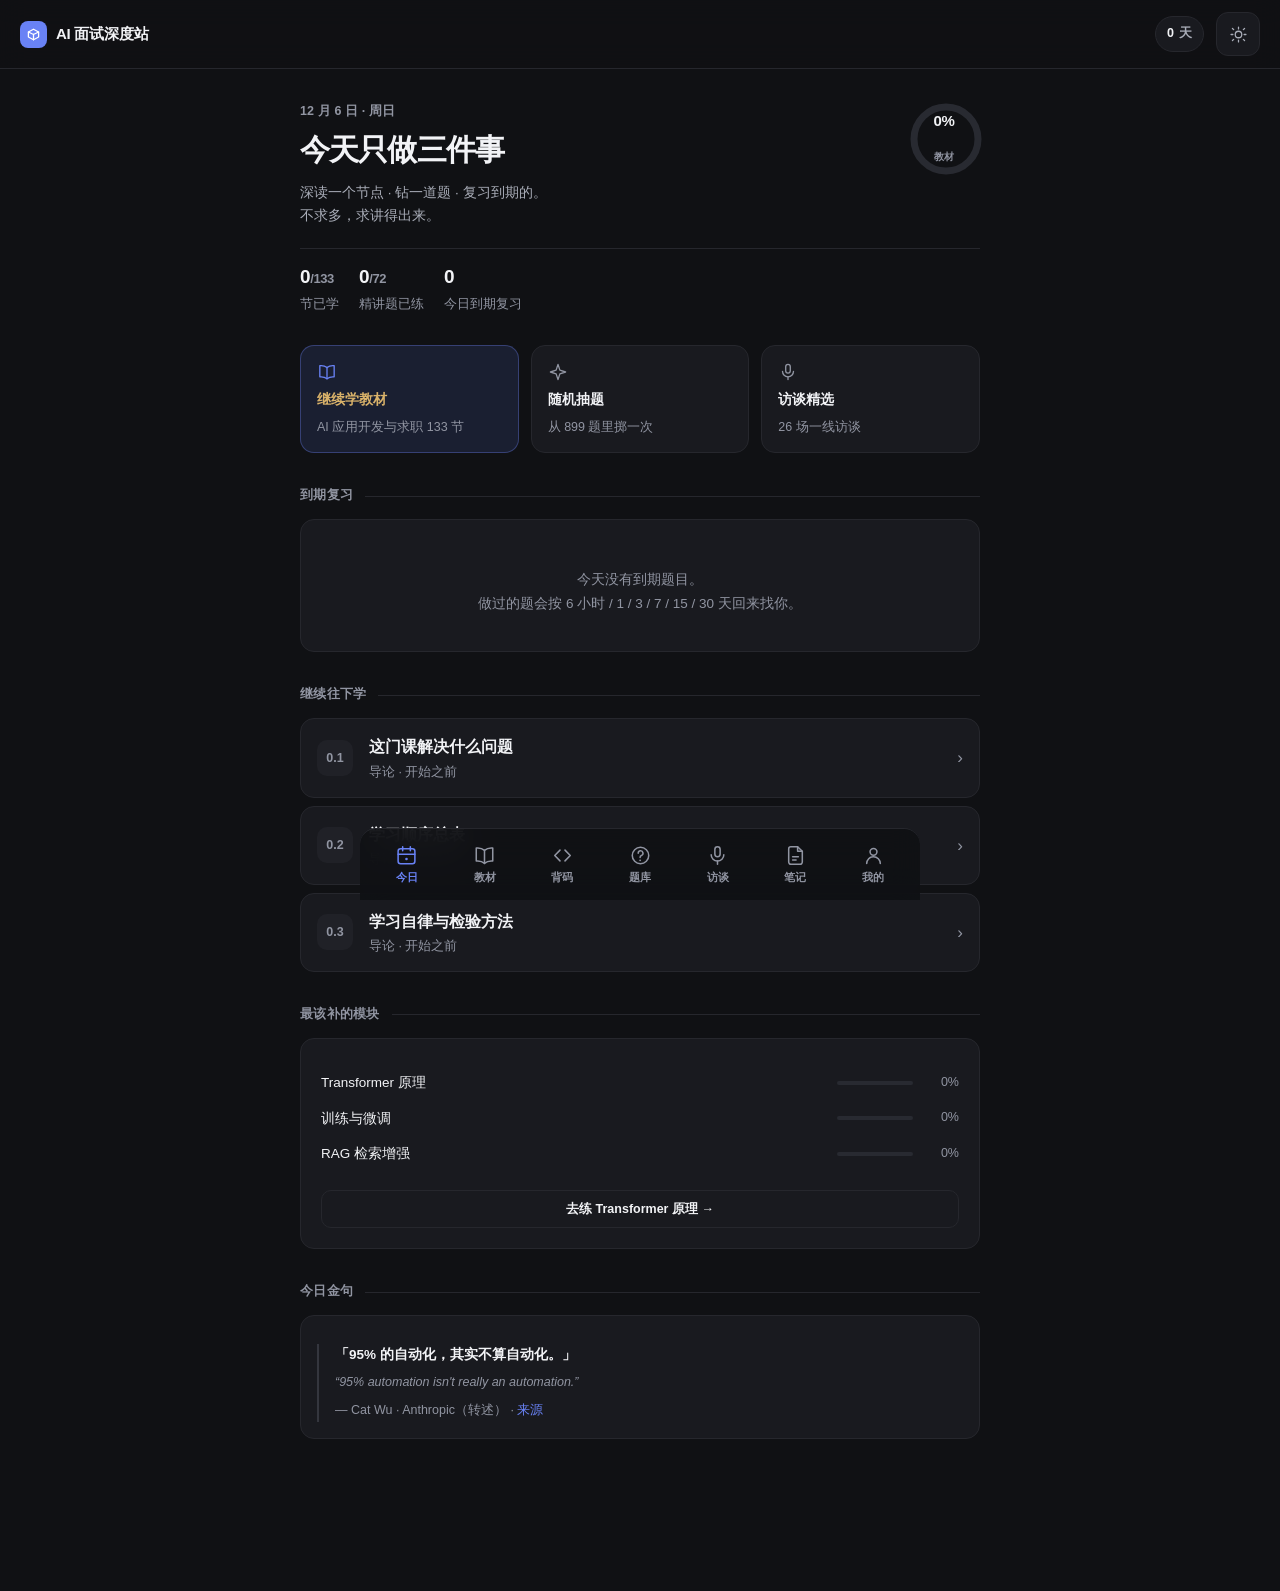
==== commit 5a9bd7bd: "feat(code): 新增「背码」标签与必背代码库（34 条） 面试里唯一能提前背死、现场必须写对的东西就是代码。题库考「能不能说清」， 这个库考「能不能默出来」——两件事不能互相替代，所以单独开一" ====
--- a/interview/index.html
+++ b/interview/index.html
@@ -30,6 +30,7 @@
 <main class="page">
   <section class="view" id="view-today"></section>
   <section class="view" id="view-book"></section>
+  <section class="view" id="view-code"></section>
   <section class="view" id="view-bank"></section>
   <section class="view" id="view-iv"></section>
   <section class="view" id="view-notes"></section>
@@ -58,6 +59,10 @@
 <script src="data/tb-gapb.js"></script>
 <script src="data/tb-gap2a.js"></script>
 <script src="data/tb-gap2b.js"></script>
+<script src="data/codebank.js"></script>
+<script src="data/codebank-codea.js"></script>
+<script src="data/codebank-codeb.js"></script>
+<script src="data/codebank-codec.js"></script>
 <script src="data/questions.js"></script>
 <script src="data/media-bank.js"></script>
 <script src="data/interviews.js"></script>
--- a/interview/assets/style.css
+++ b/interview/assets/style.css
@@ -716,6 +716,36 @@
 .why { color: var(--tx2); }
 .learn { color: var(--tx2); }
 
+/* ================= 必背代码 ================= */
+.code-wrap {
+  border: 1px solid var(--line); border-radius: var(--r);
+  background: var(--bg-soft); overflow: hidden;
+}
+.code-bar {
+  display: flex; align-items: center; gap: var(--sp2);
+  padding: 9px var(--sp3) 9px var(--sp4);
+  border-bottom: 1px solid var(--line); background: var(--s1);
+}
+.code-lang {
+  font-family: var(--mono); font-size: var(--fs-xs);
+  color: var(--tx3); letter-spacing: .02em;
+}
+.code-bar .btn.sm { padding: 8px 10px; }
+pre.code { margin: 0; padding: var(--sp4); overflow-x: auto; background: none; }
+pre.code code {
+  font-family: var(--mono); font-size: 12.8px; line-height: 1.78;
+  color: var(--tx2); white-space: pre;
+}
+.code-mask {
+  border: 1px dashed var(--line-2); border-radius: var(--r);
+  padding: var(--sp5) var(--sp4); text-align: center; background: var(--bg-soft);
+}
+.code-mask-h {
+  display: inline-flex; align-items: center; gap: 7px;
+  font-size: var(--fs-sm); font-weight: 650; color: var(--tx2);
+  margin-bottom: var(--sp2);
+}
+
 /* ================= 响应式 ================= */
 @media (max-width: 400px) {
   :root { --fs-display: 24px; --maxw: 100%; }
